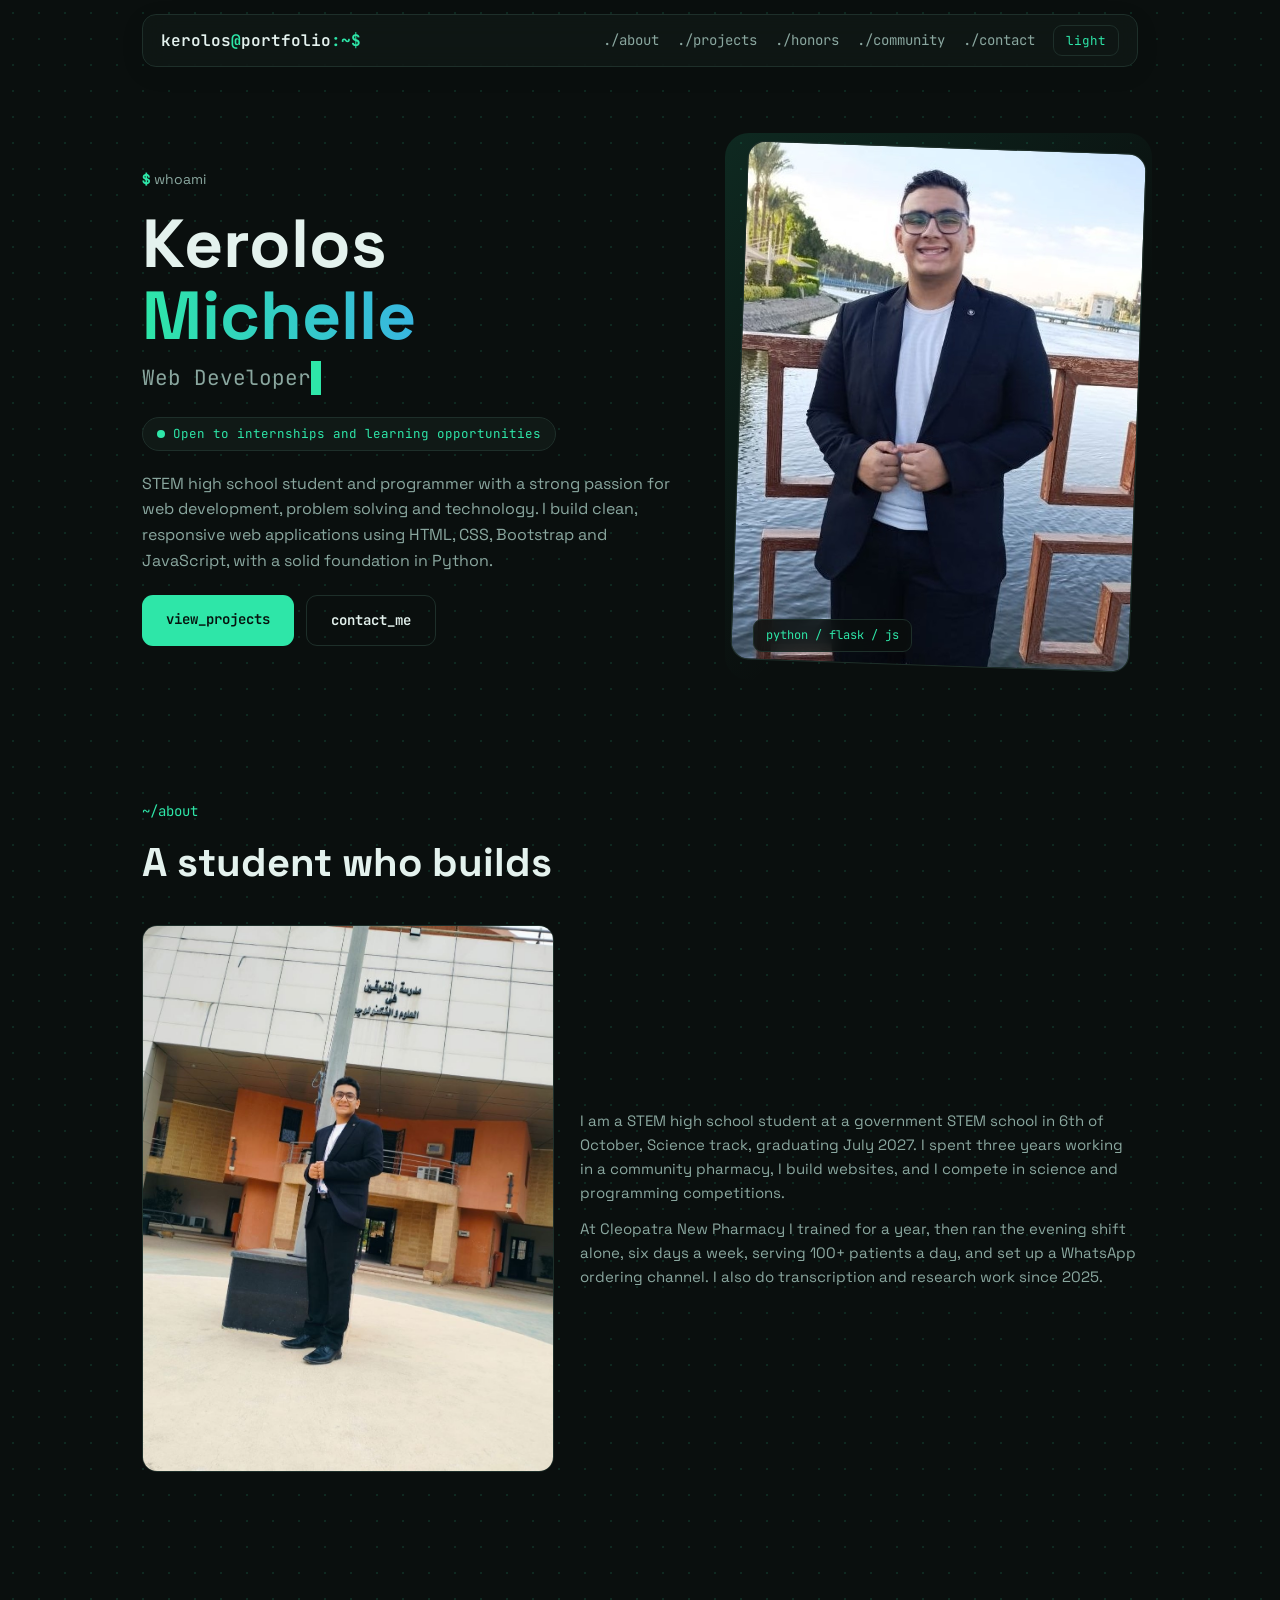
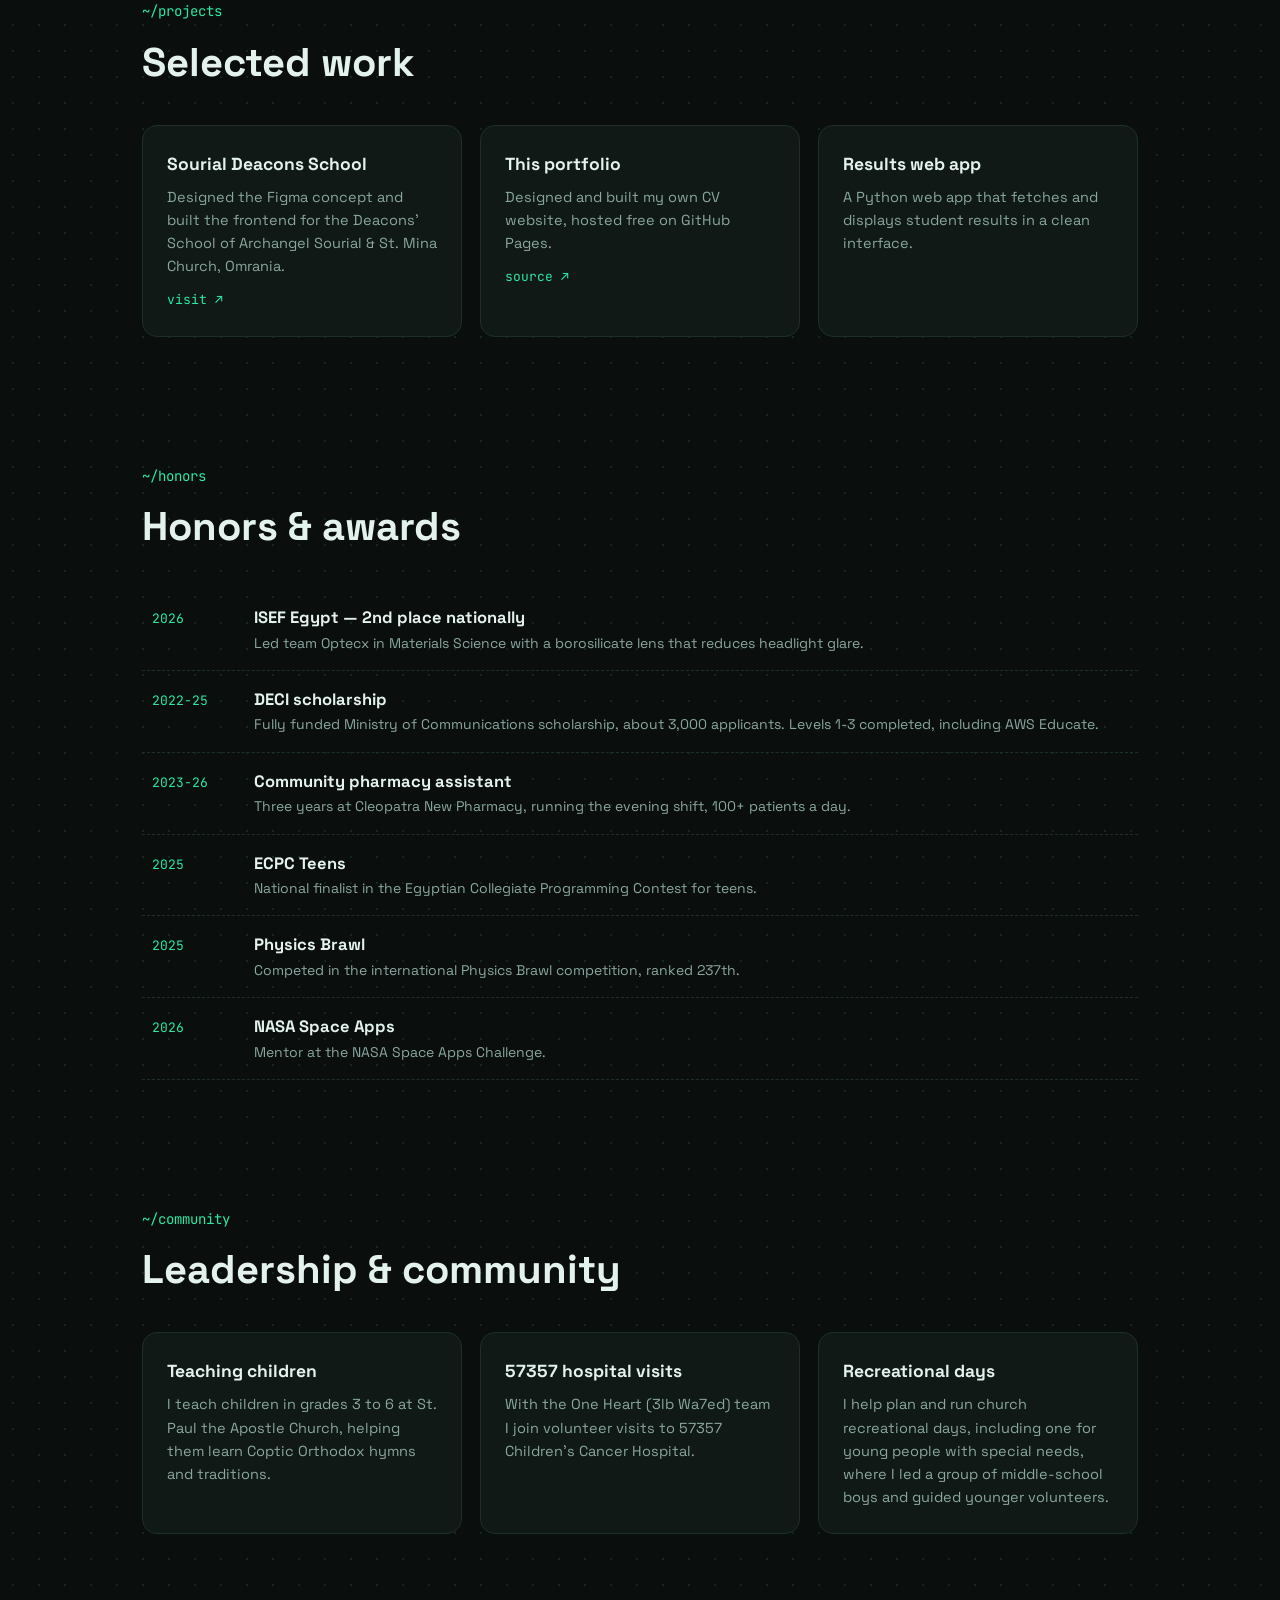
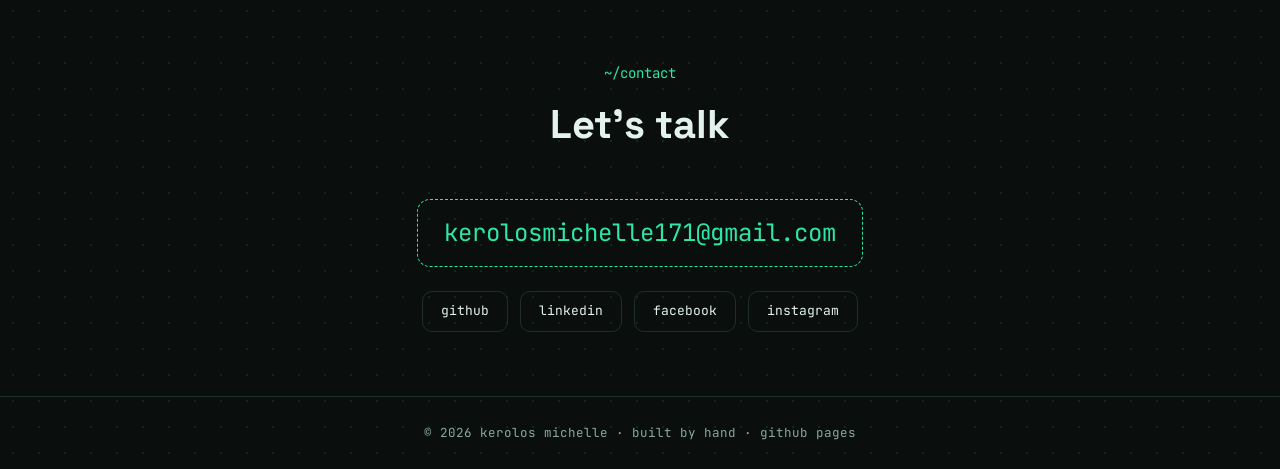
==== index.html @ d6f6288a "Design design-b preview" ====
<!DOCTYPE html>
<html lang="en" data-theme="dark">
<head>
<meta charset="UTF-8">
<meta name="viewport" content="width=device-width, initial-scale=1.0">
<title>Kerolos Michelle | Portfolio</title>
<link rel="preconnect" href="https://fonts.googleapis.com">
<link href="https://fonts.googleapis.com/css2?family=Space+Grotesk:wght@400;500;700&family=JetBrains+Mono:wght@400;600&display=swap" rel="stylesheet">
<style>
:root{--bg:#f4f7f7;--ink:#10201d;--mut:#4d6660;--acc:#0e8a6d;--acc2:#0b6e8a;--card:#ffffff;--line:#dde7e4;--glow:rgba(14,138,109,.16)}
[data-theme="dark"]{--bg:#0a0f0e;--ink:#e4f2ee;--mut:#8aa79f;--acc:#2ee6a8;--acc2:#38b6e0;--card:#101916;--line:#1e2f2a;--glow:rgba(46,230,168,.12)}
*{margin:0;padding:0;box-sizing:border-box}
html{scroll-behavior:smooth}
body{background:var(--bg);color:var(--ink);font-family:'Space Grotesk',system-ui,sans-serif;line-height:1.6;transition:background .4s,color .4s;background-image:radial-gradient(var(--glow) 1px,transparent 1px);background-size:26px 26px}
.mono{font-family:'JetBrains Mono',monospace}
.wrap{max-width:1040px;margin:0 auto;padding:0 22px}
a{color:var(--acc);text-decoration:none}
nav{position:sticky;top:14px;z-index:9;margin:14px auto 0;max-width:1040px;padding:0 22px}
nav .bar{display:flex;justify-content:space-between;align-items:center;background:color-mix(in srgb,var(--card) 78%,transparent);backdrop-filter:blur(12px);border:1px solid var(--line);border-radius:14px;padding:10px 18px;box-shadow:0 6px 24px rgba(0,0,0,.08)}
.brand{font-family:'JetBrains Mono',monospace;font-weight:600;color:var(--ink)}
.brand b{color:var(--acc)}
.links{display:flex;gap:18px;align-items:center}
.links a{color:var(--mut);font-size:14px;font-family:'JetBrains Mono',monospace}
.links a:hover{color:var(--acc)}
#th{border:1px solid var(--line);background:transparent;color:var(--acc);border-radius:9px;padding:6px 12px;font-family:'JetBrains Mono',monospace;font-size:12.5px;cursor:pointer;transition:all .25s}
#th:hover{background:var(--acc);color:var(--bg)}
header{padding:80px 0 70px}
.term{color:var(--mut);font-size:14px;margin-bottom:18px}
.term b{color:var(--acc)}
h1{font-size:clamp(40px,7vw,68px);line-height:1.05;font-weight:700;margin-bottom:10px}
h1 .grad{background:linear-gradient(90deg,var(--acc),var(--acc2));-webkit-background-clip:text;background-clip:text;color:transparent}
.typing{font-family:'JetBrains Mono',monospace;font-size:clamp(16px,2.6vw,21px);color:var(--mut);margin-bottom:22px;min-height:1.6em}
.caret{display:inline-block;width:10px;background:var(--acc);animation:blink 1s steps(1) infinite;color:transparent}
@keyframes blink{50%{opacity:0}}
.hero-grid{display:grid;grid-template-columns:1.25fr .9fr;gap:44px;align-items:center}
.bio{color:var(--mut);margin-bottom:22px}
.pill{display:inline-block;font-family:'JetBrains Mono',monospace;font-size:12.5px;color:var(--acc);border:1px solid var(--line);background:var(--card);border-radius:99px;padding:6px 14px;margin-bottom:20px}
.pill i{display:inline-block;width:8px;height:8px;border-radius:50%;background:var(--acc);margin-right:8px;animation:pulse 2s infinite}
@keyframes pulse{50%{opacity:.35}}
.cta{display:flex;gap:12px;flex-wrap:wrap}
.btn{font-family:'JetBrains Mono',monospace;font-size:14px;font-weight:600;padding:13px 24px;border-radius:11px;transition:all .25s;display:inline-block}
.btn-a{background:var(--acc);color:#06110d}
.btn-a:hover{box-shadow:0 0 26px var(--glow),0 8px 20px rgba(0,0,0,.18);transform:translateY(-3px)}
.btn-b{border:1px solid var(--line);color:var(--ink)}
.btn-b:hover{border-color:var(--acc);color:var(--acc);transform:translateY(-3px)}
.photo{position:relative}
.photo img{width:100%;border-radius:18px;border:1px solid var(--line);display:block;transform:rotate(2deg);transition:transform .5s cubic-bezier(.2,.6,.2,1)}
.photo:hover img{transform:rotate(0)}
.photo::before{content:"";position:absolute;inset:-14px;border-radius:24px;background:linear-gradient(135deg,var(--glow),transparent 60%);z-index:-1}
.photo .tag{position:absolute;left:14px;bottom:14px;background:color-mix(in srgb,var(--bg) 82%,transparent);backdrop-filter:blur(8px);border:1px solid var(--line);border-radius:9px;padding:6px 12px;font-family:'JetBrains Mono',monospace;font-size:12px;color:var(--acc)}
section{padding:64px 0}
.sec-id{font-family:'JetBrains Mono',monospace;color:var(--acc);font-size:14px;margin-bottom:8px}
h2{font-size:clamp(28px,4.6vw,40px);margin-bottom:30px}
.grid3{display:grid;grid-template-columns:repeat(3,1fr);gap:18px}
.grid2{display:grid;grid-template-columns:1fr 1fr;gap:18px}
.card{background:var(--card);border:1px solid var(--line);border-radius:15px;padding:24px;position:relative;overflow:hidden;transition:transform .3s,border-color .3s,box-shadow .3s}
.card:hover{transform:translateY(-6px);border-color:var(--acc);box-shadow:0 16px 34px rgba(0,0,0,.12)}
.card::after{content:"";position:absolute;top:0;left:0;right:0;height:2px;background:linear-gradient(90deg,var(--acc),var(--acc2));transform:scaleX(0);transform-origin:left;transition:transform .4s}
.card:hover::after{transform:scaleX(1)}
.card h3{font-size:17.5px;margin-bottom:8px}
.card p{color:var(--mut);font-size:14.5px}
.card .lk{display:inline-block;margin-top:12px;font-family:'JetBrains Mono',monospace;font-size:13px}
.hrow{display:flex;gap:16px;align-items:baseline;padding:16px 10px;border-bottom:1px dashed var(--line);transition:background .25s,padding-left .25s}
.hrow:hover{background:var(--card);padding-left:20px}
.hrow .yr{font-family:'JetBrains Mono',monospace;color:var(--acc);font-size:13px;min-width:86px}
.hrow h3{font-size:16.5px}
.hrow p{color:var(--mut);font-size:14px}
.school{display:grid;grid-template-columns:.85fr 1.15fr;gap:26px;align-items:center}
.school img{width:100%;border-radius:15px;border:1px solid var(--line)}
.school p{color:var(--mut);font-size:15px}
.contact{text-align:center}
.mail{font-family:'JetBrains Mono',monospace;font-size:clamp(15px,3.4vw,24px);display:inline-block;margin:12px 0 24px;padding:14px 26px;border:1px dashed var(--acc);border-radius:13px;transition:all .3s}
.mail:hover{background:var(--acc);color:#06110d;box-shadow:0 0 30px var(--glow)}
.socials{display:flex;gap:12px;justify-content:center;flex-wrap:wrap}
.socials a{border:1px solid var(--line);border-radius:10px;padding:9px 18px;font-family:'JetBrains Mono',monospace;font-size:13px;color:var(--ink);transition:all .25s}
.socials a:hover{border-color:var(--acc);color:var(--acc);transform:translateY(-3px)}
footer{padding:26px 0;text-align:center;color:var(--mut);font-family:'JetBrains Mono',monospace;font-size:12.5px;border-top:1px solid var(--line)}
.rv{opacity:0;transform:translateY(24px);transition:opacity .65s ease,transform .65s cubic-bezier(.2,.6,.2,1)}
.rv.on{opacity:1;transform:none}
@media(max-width:760px){.links a{display:none}.hero-grid,.grid2,.school{grid-template-columns:1fr}.grid3{grid-template-columns:1fr}.photo{max-width:340px}}
@media(prefers-reduced-motion:reduce){*{animation:none!important;transition:none!important}.rv{opacity:1;transform:none}}
</style>
</head>
<body>
<nav><div class="bar">
<span class="brand">kerolos<b>@</b>portfolio<b>:~$</b></span>
<div class="links">
<a href="#about">./about</a><a href="#projects">./projects</a><a href="#honors">./honors</a><a href="#community">./community</a><a href="#contact">./contact</a>
<button id="th" aria-label="Toggle theme">light</button>
</div></div></nav>

<header><div class="wrap hero-grid">
<div>
<div class="term rv"><b>$</b> whoami</div>
<h1 class="rv">Kerolos<br><span class="grad">Michelle</span></h1>
<p class="typing rv"><span id="tp"></span><span class="caret">|</span></p>
<span class="pill rv"><i></i>Open to internships and learning opportunities</span>
<p class="bio rv">STEM high school student and programmer with a strong passion for web development, problem solving and technology. I build clean, responsive web applications using HTML, CSS, Bootstrap and JavaScript, with a solid foundation in Python.</p>
<div class="cta rv"><a class="btn btn-a" href="#projects">view_projects</a><a class="btn btn-b" href="#contact">contact_me</a></div>
</div>
<div class="photo rv"><img src="static/images/profile.jpg" alt="Kerolos Michelle"><span class="tag">python / flask / js</span></div>
</div></header>

<section id="about"><div class="wrap">
<div class="sec-id rv">~/about</div>
<h2 class="rv">A student who builds</h2>
<div class="school">
<img class="rv" src="static/images/school.jpg" alt="Kerolos in front of his school">
<div class="rv"><p>I am a STEM high school student at a government STEM school in 6th of October, Science track, graduating July 2027. I spent three years working in a community pharmacy, I build websites, and I compete in science and programming competitions.</p>
<p style="margin-top:12px">At Cleopatra New Pharmacy I trained for a year, then ran the evening shift alone, six days a week, serving 100+ patients a day, and set up a WhatsApp ordering channel. I also do transcription and research work since 2025.</p></div>
</div>
</div></section>

<section id="projects"><div class="wrap">
<div class="sec-id rv">~/projects</div>
<h2 class="rv">Selected work</h2>
<div class="grid3">
<div class="card rv"><h3>Sourial Deacons School</h3><p>Designed the Figma concept and built the frontend for the Deacons' School of Archangel Sourial &amp; St. Mina Church, Omrania.</p><a class="lk" href="https://sourialdeacons.com" target="_blank">visit &nearr;</a></div>
<div class="card rv"><h3>This portfolio</h3><p>Designed and built my own CV website, hosted free on GitHub Pages.</p><a class="lk" href="https://github.com/kerolosmichelle/Kero_CV_website" target="_blank">source &nearr;</a></div>
<div class="card rv"><h3>Results web app</h3><p>A Python web app that fetches and displays student results in a clean interface.</p></div>
</div>
</div></section>

<section id="honors"><div class="wrap">
<div class="sec-id rv">~/honors</div>
<h2 class="rv">Honors &amp; awards</h2>
<div class="rv">
<div class="hrow"><span class="yr">2026</span><div><h3>ISEF Egypt &mdash; 2nd place nationally</h3><p>Led team Optecx in Materials Science with a borosilicate lens that reduces headlight glare.</p></div></div>
<div class="hrow"><span class="yr">2022-25</span><div><h3>DECI scholarship</h3><p>Fully funded Ministry of Communications scholarship, about 3,000 applicants. Levels 1-3 completed, including AWS Educate.</p></div></div>
<div class="hrow"><span class="yr">2023-26</span><div><h3>Community pharmacy assistant</h3><p>Three years at Cleopatra New Pharmacy, running the evening shift, 100+ patients a day.</p></div></div>
<div class="hrow"><span class="yr">2025</span><div><h3>ECPC Teens</h3><p>National finalist in the Egyptian Collegiate Programming Contest for teens.</p></div></div>
<div class="hrow"><span class="yr">2025</span><div><h3>Physics Brawl</h3><p>Competed in the international Physics Brawl competition, ranked 237th.</p></div></div>
<div class="hrow"><span class="yr">2026</span><div><h3>NASA Space Apps</h3><p>Mentor at the NASA Space Apps Challenge.</p></div></div>
</div>
</div></section>

<section id="community"><div class="wrap">
<div class="sec-id rv">~/community</div>
<h2 class="rv">Leadership &amp; community</h2>
<div class="grid3">
<div class="card rv"><h3>Teaching children</h3><p>I teach children in grades 3 to 6 at St. Paul the Apostle Church, helping them learn Coptic Orthodox hymns and traditions.</p></div>
<div class="card rv"><h3>57357 hospital visits</h3><p>With the One Heart (3lb Wa7ed) team I join volunteer visits to 57357 Children's Cancer Hospital.</p></div>
<div class="card rv"><h3>Recreational days</h3><p>I help plan and run church recreational days, including one for young people with special needs, where I led a group of middle-school boys and guided younger volunteers.</p></div>
</div>
</div></section>

<section id="contact" class="contact"><div class="wrap">
<div class="sec-id rv">~/contact</div>
<h2 class="rv">Let's talk</h2>
<a class="mail rv" href="mailto:kerolosmichelle171@gmail.com">kerolosmichelle171@gmail.com</a>
<div class="socials rv">
<a href="https://github.com/kerolosmichelle" target="_blank">github</a>
<a href="https://www.linkedin.com/in/kerolos-gowed-71696234b/" target="_blank">linkedin</a>
<a href="https://www.facebook.com/Kerolos.Michelle" target="_blank">facebook</a>
<a href="https://www.instagram.com/kerolos_michelle/" target="_blank">instagram</a>
</div>
</div></section>

<footer>&copy; 2026 kerolos michelle &middot; built by hand &middot; github pages</footer>

<script>
var root=document.documentElement,btn=document.getElementById('th');
function setT(t){root.setAttribute('data-theme',t);btn.textContent=t==='dark'?'light':'dark';try{localStorage.setItem('km-theme-b',t)}catch(e){}}
var saved=null;try{saved=localStorage.getItem('km-theme-b')}catch(e){}
setT(saved||'dark');
btn.onclick=function(){setT(root.getAttribute('data-theme')==='dark'?'light':'dark')};
var words=['Web Developer','Programmer','Transcriber','Problem Solver'],wi=0,ci=0,del=false,el=document.getElementById('tp');
(function tick(){var w=words[wi];el.textContent=w.slice(0,ci);
if(!del&&ci<w.length){ci++;setTimeout(tick,70)}
else if(!del){del=true;setTimeout(tick,1600)}
else if(ci>0){ci--;setTimeout(tick,35)}
else{del=false;wi=(wi+1)%words.length;setTimeout(tick,350)}})();
var io=new IntersectionObserver(function(es){es.forEach(function(e){if(e.isIntersecting){e.target.classList.add('on');io.unobserve(e.target)}})},{threshold:.1});
document.querySelectorAll('.rv').forEach(function(el,i){el.style.transitionDelay=(i%3)*0.07+'s';io.observe(el)});
</script>
</body>
</html>
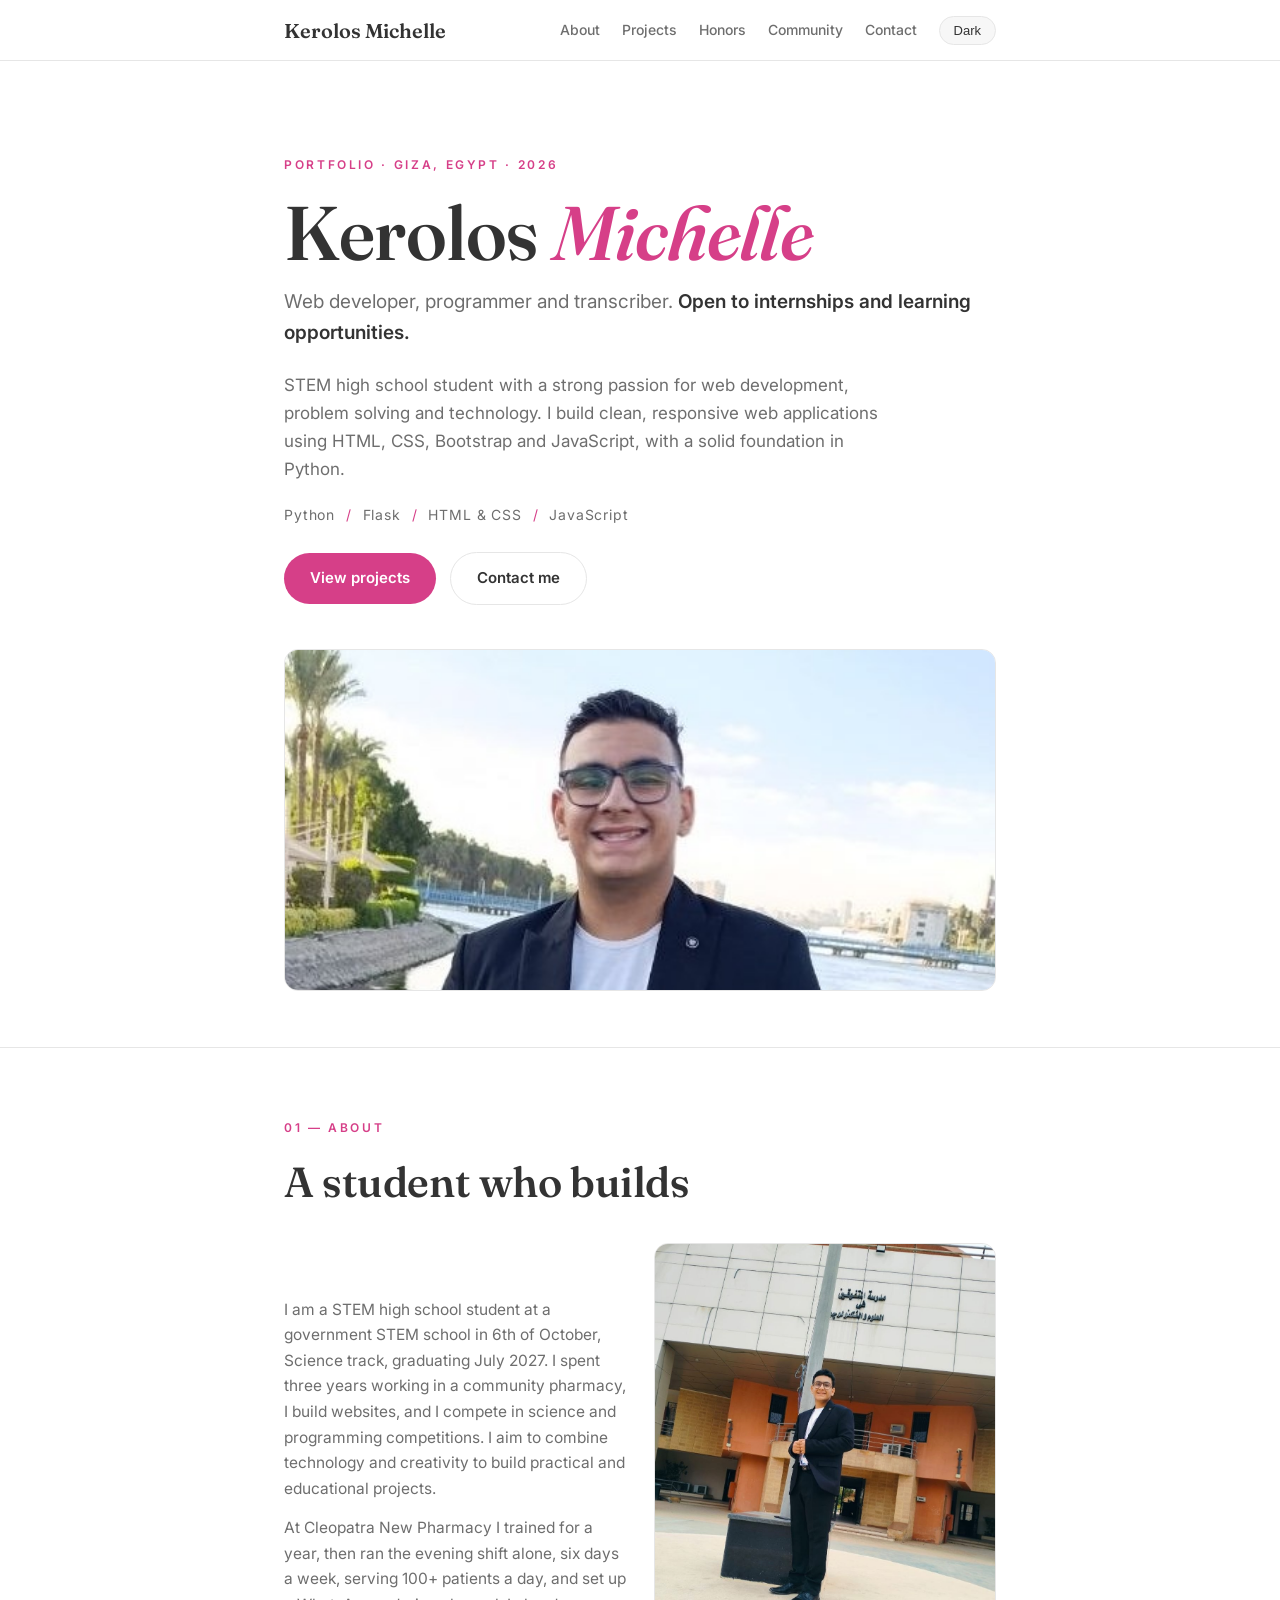
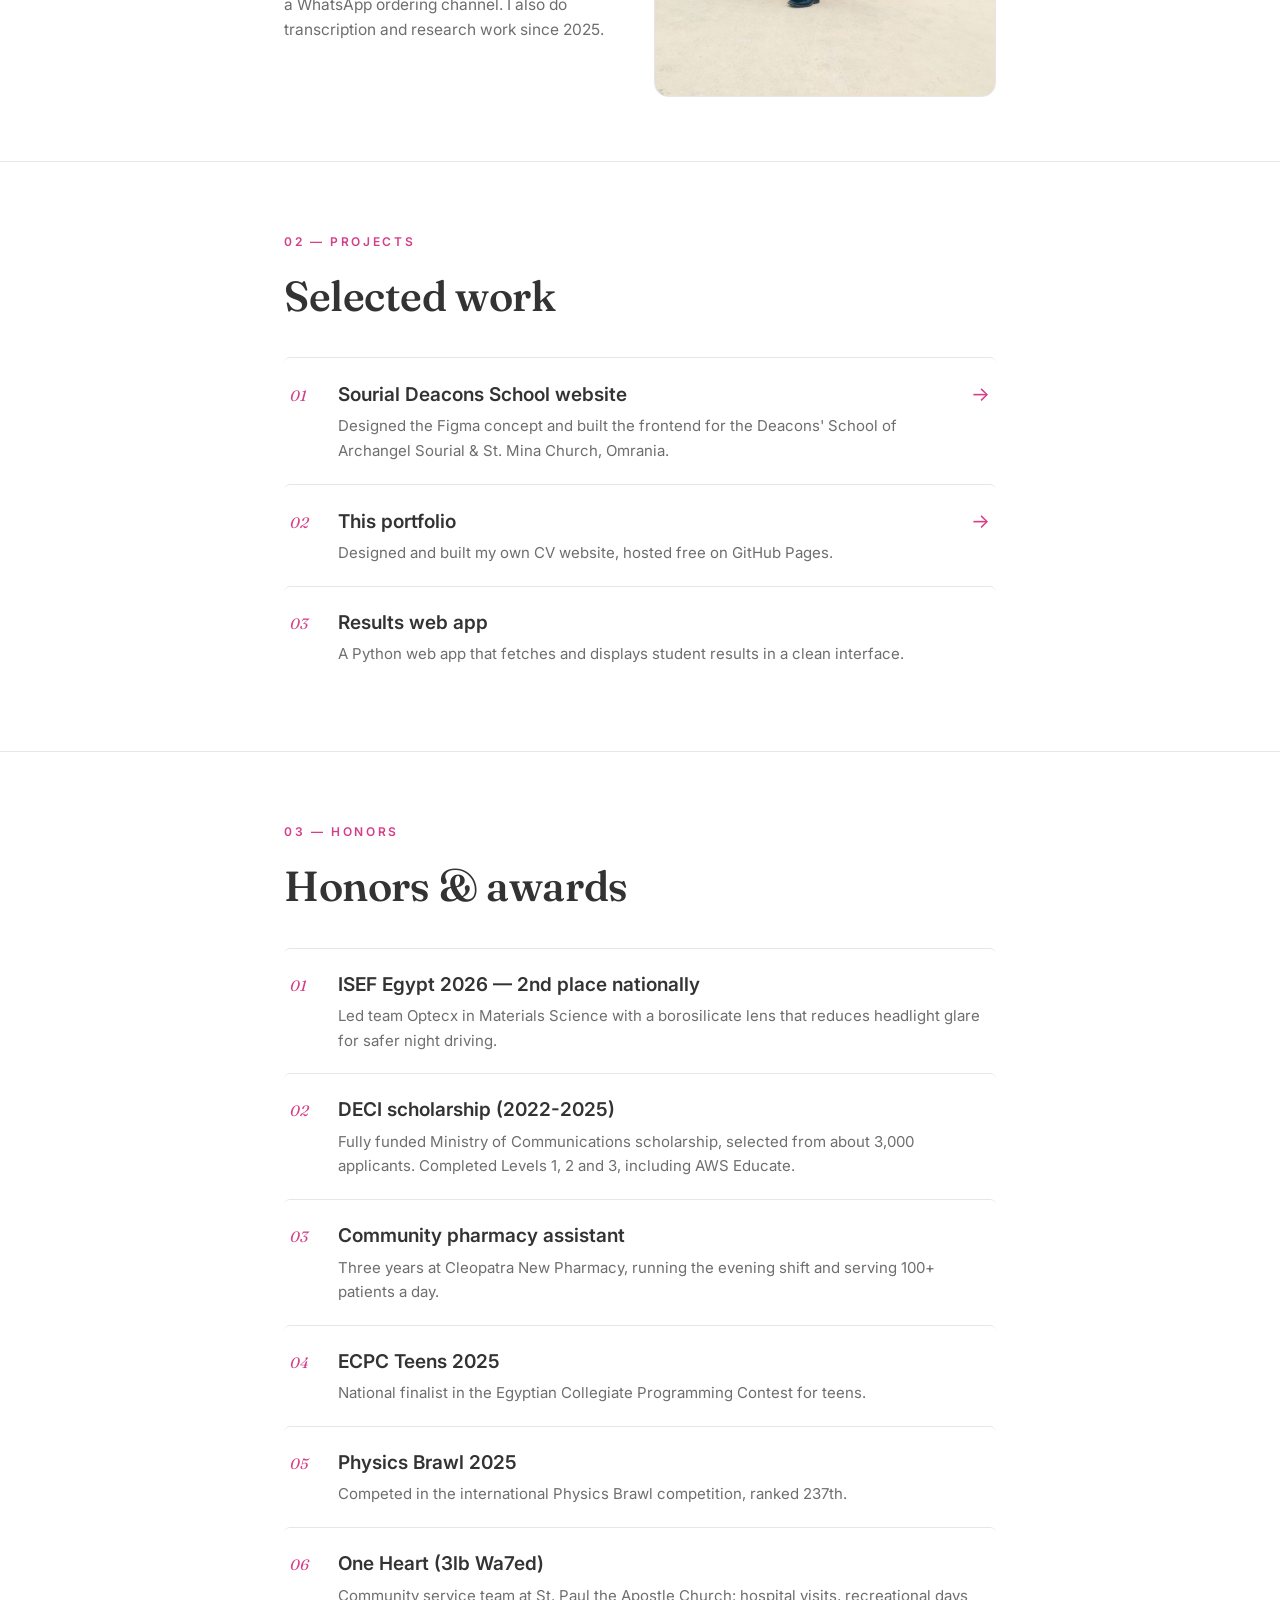
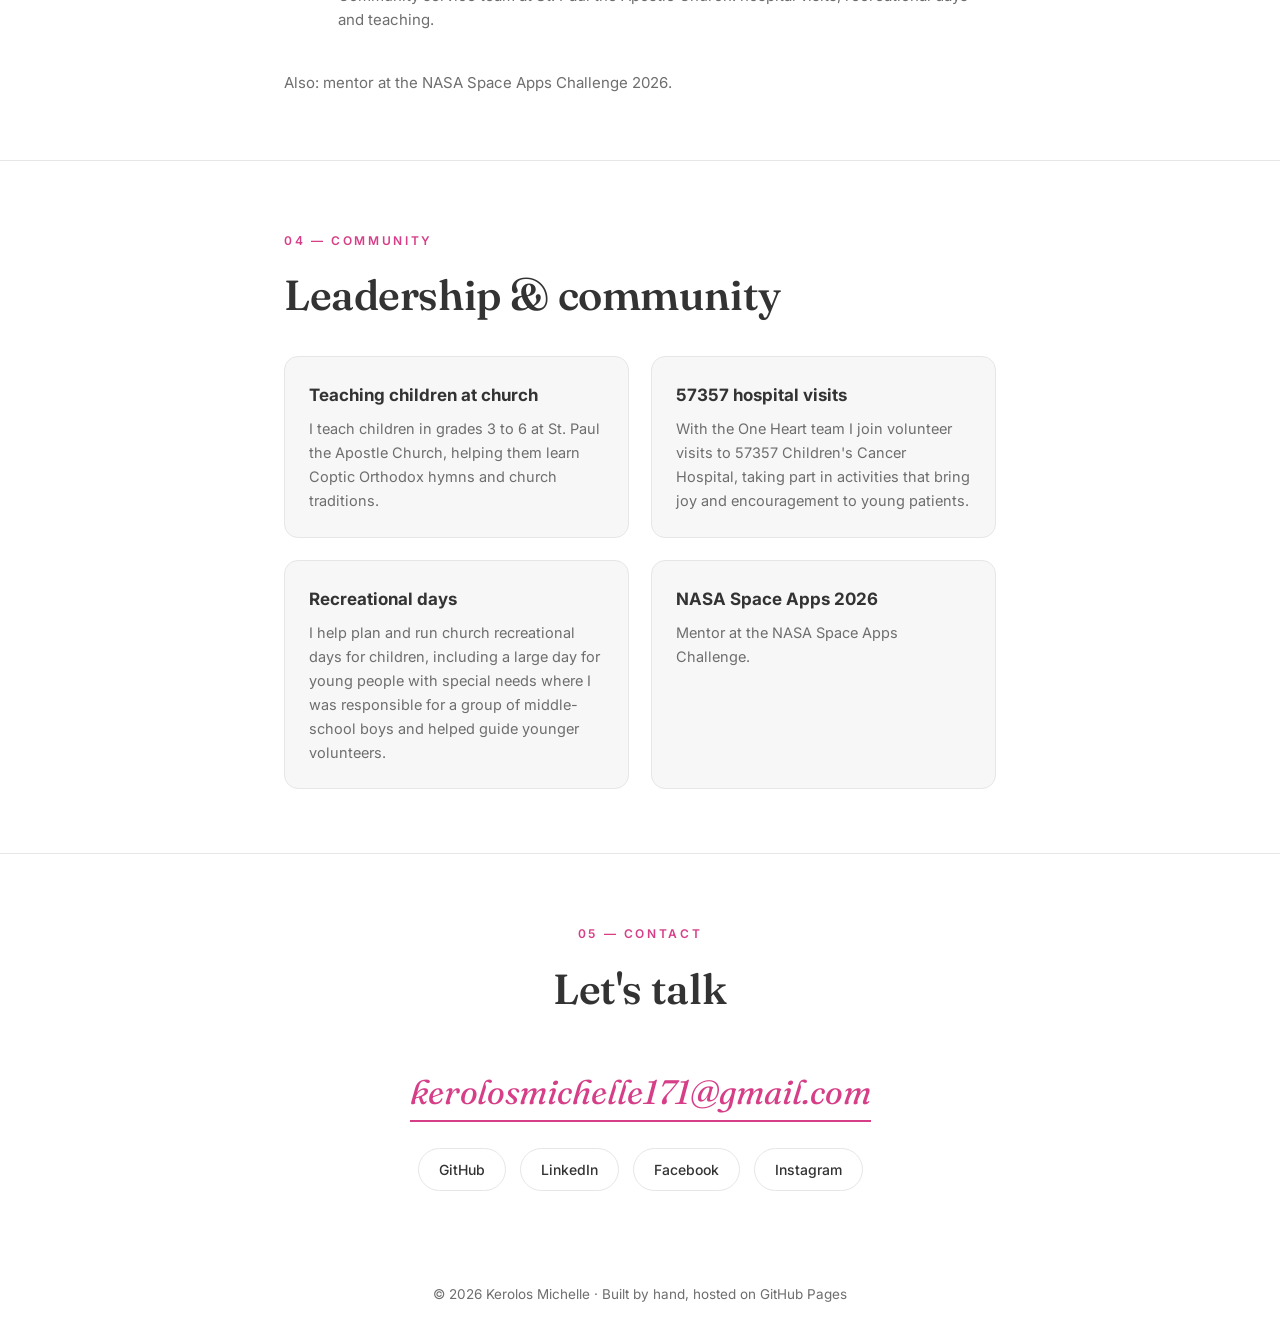
==== commit f1c0371c: "Update design-a design (pink palette)" ====
--- a/index.html
+++ b/index.html
@@ -1,177 +1,164 @@
 <!DOCTYPE html>
-<html lang="en" data-theme="dark">
+<html lang="en" data-theme="light">
 <head>
 <meta charset="UTF-8">
 <meta name="viewport" content="width=device-width, initial-scale=1.0">
 <title>Kerolos Michelle | Portfolio</title>
 <link rel="preconnect" href="https://fonts.googleapis.com">
-<link href="https://fonts.googleapis.com/css2?family=Space+Grotesk:wght@400;500;700&family=JetBrains+Mono:wght@400;600&display=swap" rel="stylesheet">
+<link href="https://fonts.googleapis.com/css2?family=Fraunces:ital,opsz,wght@0,9..144,300..700;1,9..144,300..700&family=Inter:wght@400;500;600&display=swap" rel="stylesheet">
 <style>
-:root{--bg:#f4f7f7;--ink:#10201d;--mut:#4d6660;--acc:#0e8a6d;--acc2:#0b6e8a;--card:#ffffff;--line:#dde7e4;--glow:rgba(14,138,109,.16)}
-[data-theme="dark"]{--bg:#0a0f0e;--ink:#e4f2ee;--mut:#8aa79f;--acc:#2ee6a8;--acc2:#38b6e0;--card:#101916;--line:#1e2f2a;--glow:rgba(46,230,168,.12)}
+:root{--bg:#ffffff;--ink:#333333;--mut:#6e6e6e;--acc:#d63f88;--line:#e6e6e6;--card:#f7f7f7;--rad:14px}
+[data-theme="dark"]{--bg:#1a1a1c;--ink:#ededed;--mut:#aeaeae;--acc:#ff6fae;--line:#303034;--card:#222225}
 *{margin:0;padding:0;box-sizing:border-box}
 html{scroll-behavior:smooth}
-body{background:var(--bg);color:var(--ink);font-family:'Space Grotesk',system-ui,sans-serif;line-height:1.6;transition:background .4s,color .4s;background-image:radial-gradient(var(--glow) 1px,transparent 1px);background-size:26px 26px}
-.mono{font-family:'JetBrains Mono',monospace}
-.wrap{max-width:1040px;margin:0 auto;padding:0 22px}
+body{background:var(--bg);color:var(--ink);font-family:Inter,system-ui,sans-serif;font-size:17px;line-height:1.65;transition:background .45s,color .45s}
+.wrap{max-width:760px;margin:0 auto;padding:0 24px}
+h1,h2,.serif{font-family:Fraunces,Georgia,serif;font-weight:560;letter-spacing:-.01em}
 a{color:var(--acc);text-decoration:none}
-nav{position:sticky;top:14px;z-index:9;margin:14px auto 0;max-width:1040px;padding:0 22px}
-nav .bar{display:flex;justify-content:space-between;align-items:center;background:color-mix(in srgb,var(--card) 78%,transparent);backdrop-filter:blur(12px);border:1px solid var(--line);border-radius:14px;padding:10px 18px;box-shadow:0 6px 24px rgba(0,0,0,.08)}
-.brand{font-family:'JetBrains Mono',monospace;font-weight:600;color:var(--ink)}
-.brand b{color:var(--acc)}
-.links{display:flex;gap:18px;align-items:center}
-.links a{color:var(--mut);font-size:14px;font-family:'JetBrains Mono',monospace}
-.links a:hover{color:var(--acc)}
-#th{border:1px solid var(--line);background:transparent;color:var(--acc);border-radius:9px;padding:6px 12px;font-family:'JetBrains Mono',monospace;font-size:12.5px;cursor:pointer;transition:all .25s}
-#th:hover{background:var(--acc);color:var(--bg)}
-header{padding:80px 0 70px}
-.term{color:var(--mut);font-size:14px;margin-bottom:18px}
-.term b{color:var(--acc)}
-h1{font-size:clamp(40px,7vw,68px);line-height:1.05;font-weight:700;margin-bottom:10px}
-h1 .grad{background:linear-gradient(90deg,var(--acc),var(--acc2));-webkit-background-clip:text;background-clip:text;color:transparent}
-.typing{font-family:'JetBrains Mono',monospace;font-size:clamp(16px,2.6vw,21px);color:var(--mut);margin-bottom:22px;min-height:1.6em}
-.caret{display:inline-block;width:10px;background:var(--acc);animation:blink 1s steps(1) infinite;color:transparent}
-@keyframes blink{50%{opacity:0}}
-.hero-grid{display:grid;grid-template-columns:1.25fr .9fr;gap:44px;align-items:center}
-.bio{color:var(--mut);margin-bottom:22px}
-.pill{display:inline-block;font-family:'JetBrains Mono',monospace;font-size:12.5px;color:var(--acc);border:1px solid var(--line);background:var(--card);border-radius:99px;padding:6px 14px;margin-bottom:20px}
-.pill i{display:inline-block;width:8px;height:8px;border-radius:50%;background:var(--acc);margin-right:8px;animation:pulse 2s infinite}
-@keyframes pulse{50%{opacity:.35}}
-.cta{display:flex;gap:12px;flex-wrap:wrap}
-.btn{font-family:'JetBrains Mono',monospace;font-size:14px;font-weight:600;padding:13px 24px;border-radius:11px;transition:all .25s;display:inline-block}
-.btn-a{background:var(--acc);color:#06110d}
-.btn-a:hover{box-shadow:0 0 26px var(--glow),0 8px 20px rgba(0,0,0,.18);transform:translateY(-3px)}
+.kick{font-size:12px;letter-spacing:.22em;text-transform:uppercase;color:var(--acc);font-weight:600}
+nav{position:sticky;top:0;z-index:9;background:color-mix(in srgb,var(--bg) 86%,transparent);backdrop-filter:blur(10px);border-bottom:1px solid var(--line)}
+nav .wrap{display:flex;align-items:center;justify-content:space-between;height:60px}
+.brand{font-family:Fraunces,serif;font-size:20px;color:var(--ink);font-weight:600}
+.links{display:flex;gap:22px;align-items:center}
+.links a{color:var(--mut);font-size:14px;font-weight:500;position:relative}
+.links a:hover{color:var(--ink)}
+.links a::after{content:"";position:absolute;left:0;bottom:-4px;width:0;height:2px;background:var(--acc);transition:width .3s}
+.links a:hover::after{width:100%}
+#th{border:1px solid var(--line);background:var(--card);color:var(--ink);border-radius:99px;padding:6px 14px;font-size:13px;cursor:pointer;transition:transform .2s}
+#th:hover{transform:scale(1.06)}
+header{padding:88px 0 56px;border-bottom:1px solid var(--line)}
+header .kick{display:inline-block;margin-bottom:18px}
+h1{font-size:clamp(44px,8vw,76px);line-height:1.04;margin-bottom:14px}
+h1 em{font-style:italic;color:var(--acc)}
+.role{font-size:19px;color:var(--mut);margin-bottom:22px}
+.role b{color:var(--ink);font-weight:600}
+.bio{max-width:600px;color:var(--mut)}
+.stackline{margin:20px 0 26px;font-size:14px;letter-spacing:.06em;color:var(--mut)}
+.stackline span{color:var(--acc);margin:0 6px}
+.cta{display:flex;gap:14px;flex-wrap:wrap;align-items:center}
+.btn{display:inline-block;padding:13px 26px;border-radius:99px;font-weight:600;font-size:15px;transition:transform .25s,box-shadow .25s}
+.btn:hover{transform:translateY(-3px)}
+.btn-a{background:var(--acc);color:#fff}
+.btn-a:hover{box-shadow:0 10px 24px color-mix(in srgb,var(--acc) 35%,transparent)}
 .btn-b{border:1px solid var(--line);color:var(--ink)}
-.btn-b:hover{border-color:var(--acc);color:var(--acc);transform:translateY(-3px)}
-.photo{position:relative}
-.photo img{width:100%;border-radius:18px;border:1px solid var(--line);display:block;transform:rotate(2deg);transition:transform .5s cubic-bezier(.2,.6,.2,1)}
-.photo:hover img{transform:rotate(0)}
-.photo::before{content:"";position:absolute;inset:-14px;border-radius:24px;background:linear-gradient(135deg,var(--glow),transparent 60%);z-index:-1}
-.photo .tag{position:absolute;left:14px;bottom:14px;background:color-mix(in srgb,var(--bg) 82%,transparent);backdrop-filter:blur(8px);border:1px solid var(--line);border-radius:9px;padding:6px 12px;font-family:'JetBrains Mono',monospace;font-size:12px;color:var(--acc)}
-section{padding:64px 0}
-.sec-id{font-family:'JetBrains Mono',monospace;color:var(--acc);font-size:14px;margin-bottom:8px}
-h2{font-size:clamp(28px,4.6vw,40px);margin-bottom:30px}
-.grid3{display:grid;grid-template-columns:repeat(3,1fr);gap:18px}
-.grid2{display:grid;grid-template-columns:1fr 1fr;gap:18px}
-.card{background:var(--card);border:1px solid var(--line);border-radius:15px;padding:24px;position:relative;overflow:hidden;transition:transform .3s,border-color .3s,box-shadow .3s}
-.card:hover{transform:translateY(-6px);border-color:var(--acc);box-shadow:0 16px 34px rgba(0,0,0,.12)}
-.card::after{content:"";position:absolute;top:0;left:0;right:0;height:2px;background:linear-gradient(90deg,var(--acc),var(--acc2));transform:scaleX(0);transform-origin:left;transition:transform .4s}
-.card:hover::after{transform:scaleX(1)}
-.card h3{font-size:17.5px;margin-bottom:8px}
+.hero-img{margin-top:44px;overflow:hidden;border-radius:var(--rad);border:1px solid var(--line)}
+.hero-img img{width:100%;height:340px;object-fit:cover;object-position:top;display:block;transition:transform .8s cubic-bezier(.2,.6,.2,1)}
+.hero-img:hover img{transform:scale(1.03)}
+section{padding:64px 0;border-bottom:1px solid var(--line)}
+h2{font-size:clamp(30px,5vw,42px);margin:8px 0 26px}
+.rows{list-style:none}
+.rows li{display:flex;gap:18px;align-items:baseline;padding:20px 6px;border-top:1px solid var(--line);border-radius:6px;transition:background .3s,transform .3s}
+.rows li:hover{background:var(--card);transform:translateX(8px)}
+.rows .n{font-family:Fraunces,serif;font-style:italic;color:var(--acc);font-size:15px;min-width:30px}
+.rows h3{font-size:19px;font-weight:600;font-family:Inter}
+.rows p{color:var(--mut);font-size:15px;margin-top:4px}
+.rows .go{margin-left:auto;color:var(--acc);font-size:20px;transition:transform .3s}
+.rows li:hover .go{transform:translateX(6px)}
+.two{display:grid;grid-template-columns:1fr 1fr;gap:22px}
+.card{background:var(--card);border:1px solid var(--line);border-radius:var(--rad);padding:24px;transition:transform .3s,box-shadow .3s}
+.card:hover{transform:translateY(-6px);box-shadow:0 14px 30px rgba(0,0,0,.08)}
+.card h3{font-size:17px;margin-bottom:8px}
 .card p{color:var(--mut);font-size:14.5px}
-.card .lk{display:inline-block;margin-top:12px;font-family:'JetBrains Mono',monospace;font-size:13px}
-.hrow{display:flex;gap:16px;align-items:baseline;padding:16px 10px;border-bottom:1px dashed var(--line);transition:background .25s,padding-left .25s}
-.hrow:hover{background:var(--card);padding-left:20px}
-.hrow .yr{font-family:'JetBrains Mono',monospace;color:var(--acc);font-size:13px;min-width:86px}
-.hrow h3{font-size:16.5px}
-.hrow p{color:var(--mut);font-size:14px}
-.school{display:grid;grid-template-columns:.85fr 1.15fr;gap:26px;align-items:center}
-.school img{width:100%;border-radius:15px;border:1px solid var(--line)}
-.school p{color:var(--mut);font-size:15px}
-.contact{text-align:center}
-.mail{font-family:'JetBrains Mono',monospace;font-size:clamp(15px,3.4vw,24px);display:inline-block;margin:12px 0 24px;padding:14px 26px;border:1px dashed var(--acc);border-radius:13px;transition:all .3s}
-.mail:hover{background:var(--acc);color:#06110d;box-shadow:0 0 30px var(--glow)}
-.socials{display:flex;gap:12px;justify-content:center;flex-wrap:wrap}
-.socials a{border:1px solid var(--line);border-radius:10px;padding:9px 18px;font-family:'JetBrains Mono',monospace;font-size:13px;color:var(--ink);transition:all .25s}
-.socials a:hover{border-color:var(--acc);color:var(--acc);transform:translateY(-3px)}
-footer{padding:26px 0;text-align:center;color:var(--mut);font-family:'JetBrains Mono',monospace;font-size:12.5px;border-top:1px solid var(--line)}
-.rv{opacity:0;transform:translateY(24px);transition:opacity .65s ease,transform .65s cubic-bezier(.2,.6,.2,1)}
+.school{display:grid;grid-template-columns:1fr 1fr;gap:28px;align-items:center}
+.school img{width:100%;border-radius:var(--rad);border:1px solid var(--line)}
+.school p{color:var(--mut);font-size:15.5px}
+.contact{text-align:center;border-bottom:none}
+.contact .mail{font-family:Fraunces,serif;font-size:clamp(22px,4.6vw,34px);font-style:italic;display:inline-block;margin:14px 0 26px;border-bottom:2px solid var(--acc)}
+.socials{display:flex;gap:14px;justify-content:center;flex-wrap:wrap}
+.socials a{border:1px solid var(--line);border-radius:99px;padding:9px 20px;font-size:14px;color:var(--ink);font-weight:500;transition:all .25s}
+.socials a:hover{background:var(--acc);color:#fff;border-color:var(--acc);transform:translateY(-3px)}
+footer{padding:28px 0;text-align:center;color:var(--mut);font-size:13.5px}
+.rv{opacity:0;transform:translateY(26px);transition:opacity .7s ease,transform .7s cubic-bezier(.2,.6,.2,1)}
 .rv.on{opacity:1;transform:none}
-@media(max-width:760px){.links a{display:none}.hero-grid,.grid2,.school{grid-template-columns:1fr}.grid3{grid-template-columns:1fr}.photo{max-width:340px}}
+@media(max-width:640px){.links a{display:none}.two,.school{grid-template-columns:1fr}.hero-img img{height:300px}header{padding:60px 0 44px}}
 @media(prefers-reduced-motion:reduce){*{animation:none!important;transition:none!important}.rv{opacity:1;transform:none}}
 </style>
 </head>
 <body>
-<nav><div class="bar">
-<span class="brand">kerolos<b>@</b>portfolio<b>:~$</b></span>
+<nav><div class="wrap">
+<a class="brand" href="#">Kerolos Michelle</a>
 <div class="links">
-<a href="#about">./about</a><a href="#projects">./projects</a><a href="#honors">./honors</a><a href="#community">./community</a><a href="#contact">./contact</a>
-<button id="th" aria-label="Toggle theme">light</button>
+<a href="#about">About</a><a href="#projects">Projects</a><a href="#honors">Honors</a><a href="#community">Community</a><a href="#contact">Contact</a>
+<button id="th" aria-label="Toggle theme">Dark</button>
 </div></div></nav>
 
-<header><div class="wrap hero-grid">
-<div>
-<div class="term rv"><b>$</b> whoami</div>
-<h1 class="rv">Kerolos<br><span class="grad">Michelle</span></h1>
-<p class="typing rv"><span id="tp"></span><span class="caret">|</span></p>
-<span class="pill rv"><i></i>Open to internships and learning opportunities</span>
-<p class="bio rv">STEM high school student and programmer with a strong passion for web development, problem solving and technology. I build clean, responsive web applications using HTML, CSS, Bootstrap and JavaScript, with a solid foundation in Python.</p>
-<div class="cta rv"><a class="btn btn-a" href="#projects">view_projects</a><a class="btn btn-b" href="#contact">contact_me</a></div>
-</div>
-<div class="photo rv"><img src="static/images/profile.jpg" alt="Kerolos Michelle"><span class="tag">python / flask / js</span></div>
+<header><div class="wrap">
+<span class="kick rv">Portfolio &middot; Giza, Egypt &middot; 2026</span>
+<h1 class="rv">Kerolos <em>Michelle</em></h1>
+<p class="role rv">Web developer, programmer and transcriber. <b>Open to internships and learning opportunities.</b></p>
+<p class="bio rv">STEM high school student with a strong passion for web development, problem solving and technology. I build clean, responsive web applications using HTML, CSS, Bootstrap and JavaScript, with a solid foundation in Python.</p>
+<p class="stackline rv">Python <span>/</span> Flask <span>/</span> HTML &amp; CSS <span>/</span> JavaScript</p>
+<div class="cta rv"><a class="btn btn-a" href="#projects">View projects</a><a class="btn btn-b" href="#contact">Contact me</a></div>
+<div class="hero-img rv"><img src="static/images/profile.jpg" alt="Kerolos Michelle"></div>
 </div></header>
 
 <section id="about"><div class="wrap">
-<div class="sec-id rv">~/about</div>
+<span class="kick rv">01 &mdash; About</span>
 <h2 class="rv">A student who builds</h2>
 <div class="school">
+<div class="rv"><p>I am a STEM high school student at a government STEM school in 6th of October, Science track, graduating July 2027. I spent three years working in a community pharmacy, I build websites, and I compete in science and programming competitions. I aim to combine technology and creativity to build practical and educational projects.</p>
+<p style="margin-top:14px">At Cleopatra New Pharmacy I trained for a year, then ran the evening shift alone, six days a week, serving 100+ patients a day, and set up a WhatsApp ordering channel. I also do transcription and research work since 2025.</p></div>
 <img class="rv" src="static/images/school.jpg" alt="Kerolos in front of his school">
-<div class="rv"><p>I am a STEM high school student at a government STEM school in 6th of October, Science track, graduating July 2027. I spent three years working in a community pharmacy, I build websites, and I compete in science and programming competitions.</p>
-<p style="margin-top:12px">At Cleopatra New Pharmacy I trained for a year, then ran the evening shift alone, six days a week, serving 100+ patients a day, and set up a WhatsApp ordering channel. I also do transcription and research work since 2025.</p></div>
 </div>
 </div></section>
 
 <section id="projects"><div class="wrap">
-<div class="sec-id rv">~/projects</div>
+<span class="kick rv">02 &mdash; Projects</span>
 <h2 class="rv">Selected work</h2>
-<div class="grid3">
-<div class="card rv"><h3>Sourial Deacons School</h3><p>Designed the Figma concept and built the frontend for the Deacons' School of Archangel Sourial &amp; St. Mina Church, Omrania.</p><a class="lk" href="https://sourialdeacons.com" target="_blank">visit &nearr;</a></div>
-<div class="card rv"><h3>This portfolio</h3><p>Designed and built my own CV website, hosted free on GitHub Pages.</p><a class="lk" href="https://github.com/kerolosmichelle/Kero_CV_website" target="_blank">source &nearr;</a></div>
-<div class="card rv"><h3>Results web app</h3><p>A Python web app that fetches and displays student results in a clean interface.</p></div>
-</div>
+<ul class="rows">
+<li class="rv"><span class="n">01</span><div><h3>Sourial Deacons School website</h3><p>Designed the Figma concept and built the frontend for the Deacons' School of Archangel Sourial &amp; St. Mina Church, Omrania.</p></div><a class="go" href="https://sourialdeacons.com" target="_blank" aria-label="Visit sourialdeacons.com">&rarr;</a></li>
+<li class="rv"><span class="n">02</span><div><h3>This portfolio</h3><p>Designed and built my own CV website, hosted free on GitHub Pages.</p></div><a class="go" href="https://github.com/kerolosmichelle/Kero_CV_website" target="_blank" aria-label="View source on GitHub">&rarr;</a></li>
+<li class="rv"><span class="n">03</span><div><h3>Results web app</h3><p>A Python web app that fetches and displays student results in a clean interface.</p></div></li>
+</ul>
 </div></section>
 
 <section id="honors"><div class="wrap">
-<div class="sec-id rv">~/honors</div>
+<span class="kick rv">03 &mdash; Honors</span>
 <h2 class="rv">Honors &amp; awards</h2>
-<div class="rv">
-<div class="hrow"><span class="yr">2026</span><div><h3>ISEF Egypt &mdash; 2nd place nationally</h3><p>Led team Optecx in Materials Science with a borosilicate lens that reduces headlight glare.</p></div></div>
-<div class="hrow"><span class="yr">2022-25</span><div><h3>DECI scholarship</h3><p>Fully funded Ministry of Communications scholarship, about 3,000 applicants. Levels 1-3 completed, including AWS Educate.</p></div></div>
-<div class="hrow"><span class="yr">2023-26</span><div><h3>Community pharmacy assistant</h3><p>Three years at Cleopatra New Pharmacy, running the evening shift, 100+ patients a day.</p></div></div>
-<div class="hrow"><span class="yr">2025</span><div><h3>ECPC Teens</h3><p>National finalist in the Egyptian Collegiate Programming Contest for teens.</p></div></div>
-<div class="hrow"><span class="yr">2025</span><div><h3>Physics Brawl</h3><p>Competed in the international Physics Brawl competition, ranked 237th.</p></div></div>
-<div class="hrow"><span class="yr">2026</span><div><h3>NASA Space Apps</h3><p>Mentor at the NASA Space Apps Challenge.</p></div></div>
-</div>
+<ul class="rows">
+<li class="rv"><span class="n">01</span><div><h3>ISEF Egypt 2026 &mdash; 2nd place nationally</h3><p>Led team Optecx in Materials Science with a borosilicate lens that reduces headlight glare for safer night driving.</p></div></li>
+<li class="rv"><span class="n">02</span><div><h3>DECI scholarship (2022-2025)</h3><p>Fully funded Ministry of Communications scholarship, selected from about 3,000 applicants. Completed Levels 1, 2 and 3, including AWS Educate.</p></div></li>
+<li class="rv"><span class="n">03</span><div><h3>Community pharmacy assistant</h3><p>Three years at Cleopatra New Pharmacy, running the evening shift and serving 100+ patients a day.</p></div></li>
+<li class="rv"><span class="n">04</span><div><h3>ECPC Teens 2025</h3><p>National finalist in the Egyptian Collegiate Programming Contest for teens.</p></div></li>
+<li class="rv"><span class="n">05</span><div><h3>Physics Brawl 2025</h3><p>Competed in the international Physics Brawl competition, ranked 237th.</p></div></li>
+<li class="rv"><span class="n">06</span><div><h3>One Heart (3lb Wa7ed)</h3><p>Community service team at St. Paul the Apostle Church: hospital visits, recreational days and teaching.</p></div></li>
+</ul>
+<p class="rv" style="margin-top:18px;color:var(--mut);font-size:15px">Also: mentor at the NASA Space Apps Challenge 2026.</p>
 </div></section>
 
 <section id="community"><div class="wrap">
-<div class="sec-id rv">~/community</div>
+<span class="kick rv">04 &mdash; Community</span>
 <h2 class="rv">Leadership &amp; community</h2>
-<div class="grid3">
-<div class="card rv"><h3>Teaching children</h3><p>I teach children in grades 3 to 6 at St. Paul the Apostle Church, helping them learn Coptic Orthodox hymns and traditions.</p></div>
-<div class="card rv"><h3>57357 hospital visits</h3><p>With the One Heart (3lb Wa7ed) team I join volunteer visits to 57357 Children's Cancer Hospital.</p></div>
-<div class="card rv"><h3>Recreational days</h3><p>I help plan and run church recreational days, including one for young people with special needs, where I led a group of middle-school boys and guided younger volunteers.</p></div>
+<div class="two">
+<div class="card rv"><h3>Teaching children at church</h3><p>I teach children in grades 3 to 6 at St. Paul the Apostle Church, helping them learn Coptic Orthodox hymns and church traditions.</p></div>
+<div class="card rv"><h3>57357 hospital visits</h3><p>With the One Heart team I join volunteer visits to 57357 Children's Cancer Hospital, taking part in activities that bring joy and encouragement to young patients.</p></div>
+<div class="card rv"><h3>Recreational days</h3><p>I help plan and run church recreational days for children, including a large day for young people with special needs where I was responsible for a group of middle-school boys and helped guide younger volunteers.</p></div>
+<div class="card rv"><h3>NASA Space Apps 2026</h3><p>Mentor at the NASA Space Apps Challenge.</p></div>
 </div>
 </div></section>
 
 <section id="contact" class="contact"><div class="wrap">
-<div class="sec-id rv">~/contact</div>
+<span class="kick rv">05 &mdash; Contact</span>
 <h2 class="rv">Let's talk</h2>
 <a class="mail rv" href="mailto:kerolosmichelle171@gmail.com">kerolosmichelle171@gmail.com</a>
 <div class="socials rv">
-<a href="https://github.com/kerolosmichelle" target="_blank">github</a>
-<a href="https://www.linkedin.com/in/kerolos-gowed-71696234b/" target="_blank">linkedin</a>
-<a href="https://www.facebook.com/Kerolos.Michelle" target="_blank">facebook</a>
-<a href="https://www.instagram.com/kerolos_michelle/" target="_blank">instagram</a>
+<a href="https://github.com/kerolosmichelle" target="_blank">GitHub</a>
+<a href="https://www.linkedin.com/in/kerolos-gowed-71696234b/" target="_blank">LinkedIn</a>
+<a href="https://www.facebook.com/Kerolos.Michelle" target="_blank">Facebook</a>
+<a href="https://www.instagram.com/kerolos_michelle/" target="_blank">Instagram</a>
 </div>
 </div></section>
 
-<footer>&copy; 2026 kerolos michelle &middot; built by hand &middot; github pages</footer>
+<footer>&copy; 2026 Kerolos Michelle &middot; Built by hand, hosted on GitHub Pages</footer>
 
 <script>
 var root=document.documentElement,btn=document.getElementById('th');
-function setT(t){root.setAttribute('data-theme',t);btn.textContent=t==='dark'?'light':'dark';try{localStorage.setItem('km-theme-b',t)}catch(e){}}
-var saved=null;try{saved=localStorage.getItem('km-theme-b')}catch(e){}
-setT(saved||'dark');
+function setT(t){root.setAttribute('data-theme',t);btn.textContent=t==='dark'?'Light':'Dark';try{localStorage.setItem('km-theme',t)}catch(e){}}
+var saved=null;try{saved=localStorage.getItem('km-theme')}catch(e){}
+setT(saved||(window.matchMedia&&matchMedia('(prefers-color-scheme: dark)').matches?'dark':'light'));
 btn.onclick=function(){setT(root.getAttribute('data-theme')==='dark'?'light':'dark')};
-var words=['Web Developer','Programmer','Transcriber','Problem Solver'],wi=0,ci=0,del=false,el=document.getElementById('tp');
-(function tick(){var w=words[wi];el.textContent=w.slice(0,ci);
-if(!del&&ci<w.length){ci++;setTimeout(tick,70)}
-else if(!del){del=true;setTimeout(tick,1600)}
-else if(ci>0){ci--;setTimeout(tick,35)}
-else{del=false;wi=(wi+1)%words.length;setTimeout(tick,350)}})();
-var io=new IntersectionObserver(function(es){es.forEach(function(e){if(e.isIntersecting){e.target.classList.add('on');io.unobserve(e.target)}})},{threshold:.1});
-document.querySelectorAll('.rv').forEach(function(el,i){el.style.transitionDelay=(i%3)*0.07+'s';io.observe(el)});
+var io=new IntersectionObserver(function(es){es.forEach(function(e){if(e.isIntersecting){e.target.classList.add('on');io.unobserve(e.target)}})},{threshold:.12});
+document.querySelectorAll('.rv').forEach(function(el,i){el.style.transitionDelay=(i%4)*0.06+'s';io.observe(el)});
 </script>
 </body>
 </html>
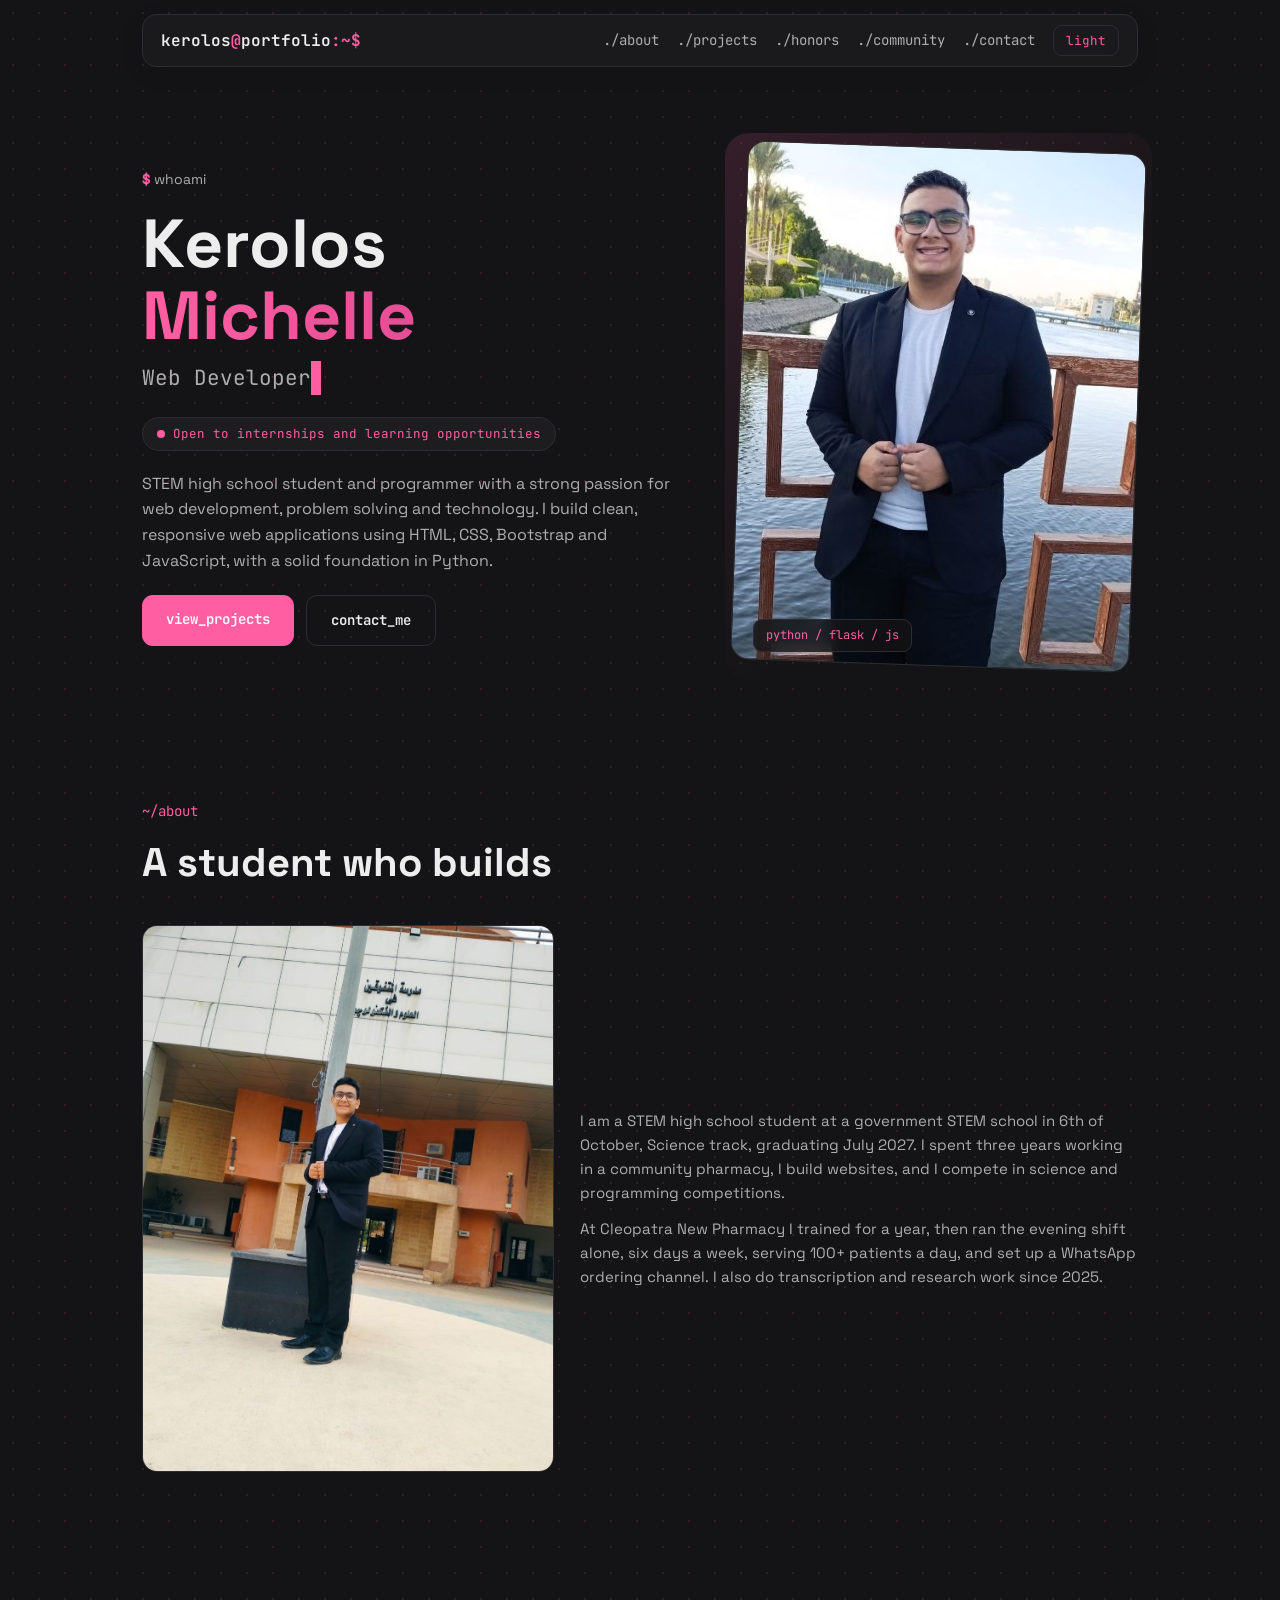
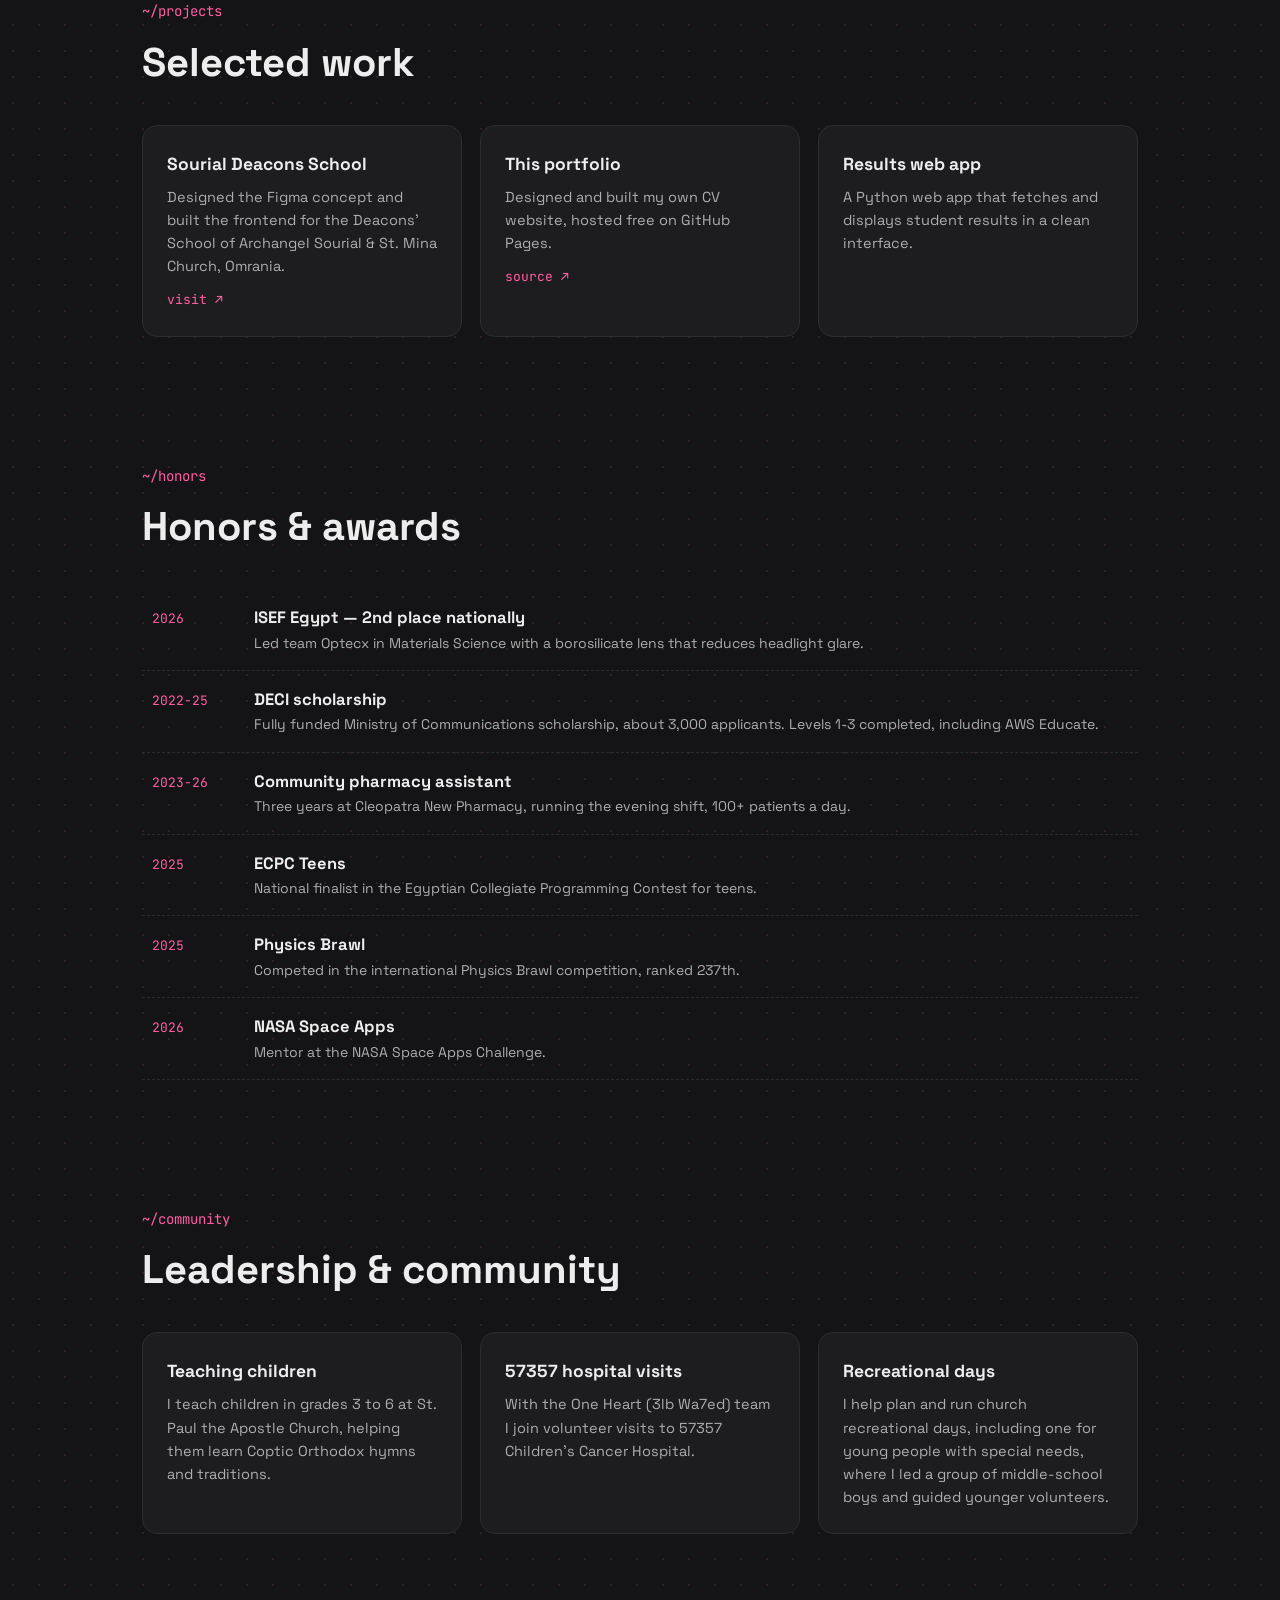
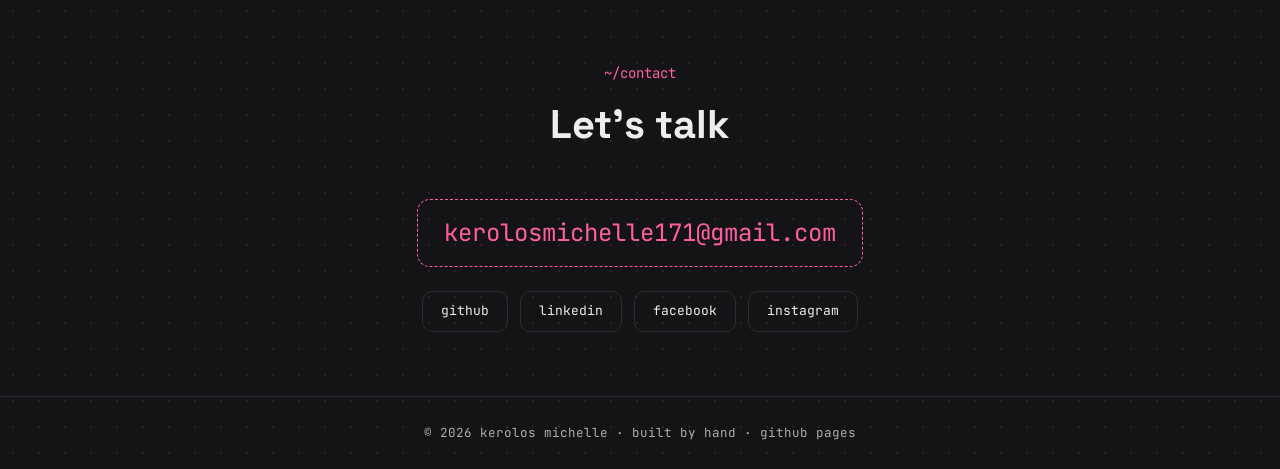
==== commit e3dac1c3: "Update design-b design (pink palette)" ====
--- a/index.html
+++ b/index.html
@@ -1,164 +1,177 @@
 <!DOCTYPE html>
-<html lang="en" data-theme="light">
+<html lang="en" data-theme="dark">
 <head>
 <meta charset="UTF-8">
 <meta name="viewport" content="width=device-width, initial-scale=1.0">
 <title>Kerolos Michelle | Portfolio</title>
 <link rel="preconnect" href="https://fonts.googleapis.com">
-<link href="https://fonts.googleapis.com/css2?family=Fraunces:ital,opsz,wght@0,9..144,300..700;1,9..144,300..700&family=Inter:wght@400;500;600&display=swap" rel="stylesheet">
+<link href="https://fonts.googleapis.com/css2?family=Space+Grotesk:wght@400;500;700&family=JetBrains+Mono:wght@400;600&display=swap" rel="stylesheet">
 <style>
-:root{--bg:#ffffff;--ink:#333333;--mut:#6e6e6e;--acc:#d63f88;--line:#e6e6e6;--card:#f7f7f7;--rad:14px}
-[data-theme="dark"]{--bg:#1a1a1c;--ink:#ededed;--mut:#aeaeae;--acc:#ff6fae;--line:#303034;--card:#222225}
+:root{--bg:#ffffff;--ink:#333333;--mut:#5f5f5f;--acc:#d63f88;--acc2:#9e2b66;--card:#f7f7f7;--line:#e6e6e6;--glow:rgba(214,63,136,.15)}
+[data-theme="dark"]{--bg:#141416;--ink:#ededed;--mut:#aeaeae;--acc:#ff5fa2;--acc2:#e54d96;--card:#1d1d20;--line:#2d2d31;--glow:rgba(255,95,162,.14)}
 *{margin:0;padding:0;box-sizing:border-box}
 html{scroll-behavior:smooth}
-body{background:var(--bg);color:var(--ink);font-family:Inter,system-ui,sans-serif;font-size:17px;line-height:1.65;transition:background .45s,color .45s}
-.wrap{max-width:760px;margin:0 auto;padding:0 24px}
-h1,h2,.serif{font-family:Fraunces,Georgia,serif;font-weight:560;letter-spacing:-.01em}
+body{background:var(--bg);color:var(--ink);font-family:'Space Grotesk',system-ui,sans-serif;line-height:1.6;transition:background .4s,color .4s;background-image:radial-gradient(var(--glow) 1px,transparent 1px);background-size:26px 26px}
+.mono{font-family:'JetBrains Mono',monospace}
+.wrap{max-width:1040px;margin:0 auto;padding:0 22px}
 a{color:var(--acc);text-decoration:none}
-.kick{font-size:12px;letter-spacing:.22em;text-transform:uppercase;color:var(--acc);font-weight:600}
-nav{position:sticky;top:0;z-index:9;background:color-mix(in srgb,var(--bg) 86%,transparent);backdrop-filter:blur(10px);border-bottom:1px solid var(--line)}
-nav .wrap{display:flex;align-items:center;justify-content:space-between;height:60px}
-.brand{font-family:Fraunces,serif;font-size:20px;color:var(--ink);font-weight:600}
-.links{display:flex;gap:22px;align-items:center}
-.links a{color:var(--mut);font-size:14px;font-weight:500;position:relative}
-.links a:hover{color:var(--ink)}
-.links a::after{content:"";position:absolute;left:0;bottom:-4px;width:0;height:2px;background:var(--acc);transition:width .3s}
-.links a:hover::after{width:100%}
-#th{border:1px solid var(--line);background:var(--card);color:var(--ink);border-radius:99px;padding:6px 14px;font-size:13px;cursor:pointer;transition:transform .2s}
-#th:hover{transform:scale(1.06)}
-header{padding:88px 0 56px;border-bottom:1px solid var(--line)}
-header .kick{display:inline-block;margin-bottom:18px}
-h1{font-size:clamp(44px,8vw,76px);line-height:1.04;margin-bottom:14px}
-h1 em{font-style:italic;color:var(--acc)}
-.role{font-size:19px;color:var(--mut);margin-bottom:22px}
-.role b{color:var(--ink);font-weight:600}
-.bio{max-width:600px;color:var(--mut)}
-.stackline{margin:20px 0 26px;font-size:14px;letter-spacing:.06em;color:var(--mut)}
-.stackline span{color:var(--acc);margin:0 6px}
-.cta{display:flex;gap:14px;flex-wrap:wrap;align-items:center}
-.btn{display:inline-block;padding:13px 26px;border-radius:99px;font-weight:600;font-size:15px;transition:transform .25s,box-shadow .25s}
-.btn:hover{transform:translateY(-3px)}
-.btn-a{background:var(--acc);color:#fff}
-.btn-a:hover{box-shadow:0 10px 24px color-mix(in srgb,var(--acc) 35%,transparent)}
+nav{position:sticky;top:14px;z-index:9;margin:14px auto 0;max-width:1040px;padding:0 22px}
+nav .bar{display:flex;justify-content:space-between;align-items:center;background:color-mix(in srgb,var(--card) 78%,transparent);backdrop-filter:blur(12px);border:1px solid var(--line);border-radius:14px;padding:10px 18px;box-shadow:0 6px 24px rgba(0,0,0,.08)}
+.brand{font-family:'JetBrains Mono',monospace;font-weight:600;color:var(--ink)}
+.brand b{color:var(--acc)}
+.links{display:flex;gap:18px;align-items:center}
+.links a{color:var(--mut);font-size:14px;font-family:'JetBrains Mono',monospace}
+.links a:hover{color:var(--acc)}
+#th{border:1px solid var(--line);background:transparent;color:var(--acc);border-radius:9px;padding:6px 12px;font-family:'JetBrains Mono',monospace;font-size:12.5px;cursor:pointer;transition:all .25s}
+#th:hover{background:var(--acc);color:var(--bg)}
+header{padding:80px 0 70px}
+.term{color:var(--mut);font-size:14px;margin-bottom:18px}
+.term b{color:var(--acc)}
+h1{font-size:clamp(40px,7vw,68px);line-height:1.05;font-weight:700;margin-bottom:10px}
+h1 .grad{background:linear-gradient(90deg,var(--acc),var(--acc2));-webkit-background-clip:text;background-clip:text;color:transparent}
+.typing{font-family:'JetBrains Mono',monospace;font-size:clamp(16px,2.6vw,21px);color:var(--mut);margin-bottom:22px;min-height:1.6em}
+.caret{display:inline-block;width:10px;background:var(--acc);animation:blink 1s steps(1) infinite;color:transparent}
+@keyframes blink{50%{opacity:0}}
+.hero-grid{display:grid;grid-template-columns:1.25fr .9fr;gap:44px;align-items:center}
+.bio{color:var(--mut);margin-bottom:22px}
+.pill{display:inline-block;font-family:'JetBrains Mono',monospace;font-size:12.5px;color:var(--acc);border:1px solid var(--line);background:var(--card);border-radius:99px;padding:6px 14px;margin-bottom:20px}
+.pill i{display:inline-block;width:8px;height:8px;border-radius:50%;background:var(--acc);margin-right:8px;animation:pulse 2s infinite}
+@keyframes pulse{50%{opacity:.35}}
+.cta{display:flex;gap:12px;flex-wrap:wrap}
+.btn{font-family:'JetBrains Mono',monospace;font-size:14px;font-weight:600;padding:13px 24px;border-radius:11px;transition:all .25s;display:inline-block}
+.btn-a{background:var(--acc);color:#ffffff}
+.btn-a:hover{box-shadow:0 0 26px var(--glow),0 8px 20px rgba(0,0,0,.18);transform:translateY(-3px)}
 .btn-b{border:1px solid var(--line);color:var(--ink)}
-.hero-img{margin-top:44px;overflow:hidden;border-radius:var(--rad);border:1px solid var(--line)}
-.hero-img img{width:100%;height:340px;object-fit:cover;object-position:top;display:block;transition:transform .8s cubic-bezier(.2,.6,.2,1)}
-.hero-img:hover img{transform:scale(1.03)}
-section{padding:64px 0;border-bottom:1px solid var(--line)}
-h2{font-size:clamp(30px,5vw,42px);margin:8px 0 26px}
-.rows{list-style:none}
-.rows li{display:flex;gap:18px;align-items:baseline;padding:20px 6px;border-top:1px solid var(--line);border-radius:6px;transition:background .3s,transform .3s}
-.rows li:hover{background:var(--card);transform:translateX(8px)}
-.rows .n{font-family:Fraunces,serif;font-style:italic;color:var(--acc);font-size:15px;min-width:30px}
-.rows h3{font-size:19px;font-weight:600;font-family:Inter}
-.rows p{color:var(--mut);font-size:15px;margin-top:4px}
-.rows .go{margin-left:auto;color:var(--acc);font-size:20px;transition:transform .3s}
-.rows li:hover .go{transform:translateX(6px)}
-.two{display:grid;grid-template-columns:1fr 1fr;gap:22px}
-.card{background:var(--card);border:1px solid var(--line);border-radius:var(--rad);padding:24px;transition:transform .3s,box-shadow .3s}
-.card:hover{transform:translateY(-6px);box-shadow:0 14px 30px rgba(0,0,0,.08)}
-.card h3{font-size:17px;margin-bottom:8px}
+.btn-b:hover{border-color:var(--acc);color:var(--acc);transform:translateY(-3px)}
+.photo{position:relative}
+.photo img{width:100%;border-radius:18px;border:1px solid var(--line);display:block;transform:rotate(2deg);transition:transform .5s cubic-bezier(.2,.6,.2,1)}
+.photo:hover img{transform:rotate(0)}
+.photo::before{content:"";position:absolute;inset:-14px;border-radius:24px;background:linear-gradient(135deg,var(--glow),transparent 60%);z-index:-1}
+.photo .tag{position:absolute;left:14px;bottom:14px;background:color-mix(in srgb,var(--bg) 82%,transparent);backdrop-filter:blur(8px);border:1px solid var(--line);border-radius:9px;padding:6px 12px;font-family:'JetBrains Mono',monospace;font-size:12px;color:var(--acc)}
+section{padding:64px 0}
+.sec-id{font-family:'JetBrains Mono',monospace;color:var(--acc);font-size:14px;margin-bottom:8px}
+h2{font-size:clamp(28px,4.6vw,40px);margin-bottom:30px}
+.grid3{display:grid;grid-template-columns:repeat(3,1fr);gap:18px}
+.grid2{display:grid;grid-template-columns:1fr 1fr;gap:18px}
+.card{background:var(--card);border:1px solid var(--line);border-radius:15px;padding:24px;position:relative;overflow:hidden;transition:transform .3s,border-color .3s,box-shadow .3s}
+.card:hover{transform:translateY(-6px);border-color:var(--acc);box-shadow:0 16px 34px rgba(0,0,0,.12)}
+.card::after{content:"";position:absolute;top:0;left:0;right:0;height:2px;background:linear-gradient(90deg,var(--acc),var(--acc2));transform:scaleX(0);transform-origin:left;transition:transform .4s}
+.card:hover::after{transform:scaleX(1)}
+.card h3{font-size:17.5px;margin-bottom:8px}
 .card p{color:var(--mut);font-size:14.5px}
-.school{display:grid;grid-template-columns:1fr 1fr;gap:28px;align-items:center}
-.school img{width:100%;border-radius:var(--rad);border:1px solid var(--line)}
-.school p{color:var(--mut);font-size:15.5px}
-.contact{text-align:center;border-bottom:none}
-.contact .mail{font-family:Fraunces,serif;font-size:clamp(22px,4.6vw,34px);font-style:italic;display:inline-block;margin:14px 0 26px;border-bottom:2px solid var(--acc)}
-.socials{display:flex;gap:14px;justify-content:center;flex-wrap:wrap}
-.socials a{border:1px solid var(--line);border-radius:99px;padding:9px 20px;font-size:14px;color:var(--ink);font-weight:500;transition:all .25s}
-.socials a:hover{background:var(--acc);color:#fff;border-color:var(--acc);transform:translateY(-3px)}
-footer{padding:28px 0;text-align:center;color:var(--mut);font-size:13.5px}
-.rv{opacity:0;transform:translateY(26px);transition:opacity .7s ease,transform .7s cubic-bezier(.2,.6,.2,1)}
+.card .lk{display:inline-block;margin-top:12px;font-family:'JetBrains Mono',monospace;font-size:13px}
+.hrow{display:flex;gap:16px;align-items:baseline;padding:16px 10px;border-bottom:1px dashed var(--line);transition:background .25s,padding-left .25s}
+.hrow:hover{background:var(--card);padding-left:20px}
+.hrow .yr{font-family:'JetBrains Mono',monospace;color:var(--acc);font-size:13px;min-width:86px}
+.hrow h3{font-size:16.5px}
+.hrow p{color:var(--mut);font-size:14px}
+.school{display:grid;grid-template-columns:.85fr 1.15fr;gap:26px;align-items:center}
+.school img{width:100%;border-radius:15px;border:1px solid var(--line)}
+.school p{color:var(--mut);font-size:15px}
+.contact{text-align:center}
+.mail{font-family:'JetBrains Mono',monospace;font-size:clamp(15px,3.4vw,24px);display:inline-block;margin:12px 0 24px;padding:14px 26px;border:1px dashed var(--acc);border-radius:13px;transition:all .3s}
+.mail:hover{background:var(--acc);color:#ffffff;box-shadow:0 0 30px var(--glow)}
+.socials{display:flex;gap:12px;justify-content:center;flex-wrap:wrap}
+.socials a{border:1px solid var(--line);border-radius:10px;padding:9px 18px;font-family:'JetBrains Mono',monospace;font-size:13px;color:var(--ink);transition:all .25s}
+.socials a:hover{border-color:var(--acc);color:var(--acc);transform:translateY(-3px)}
+footer{padding:26px 0;text-align:center;color:var(--mut);font-family:'JetBrains Mono',monospace;font-size:12.5px;border-top:1px solid var(--line)}
+.rv{opacity:0;transform:translateY(24px);transition:opacity .65s ease,transform .65s cubic-bezier(.2,.6,.2,1)}
 .rv.on{opacity:1;transform:none}
-@media(max-width:640px){.links a{display:none}.two,.school{grid-template-columns:1fr}.hero-img img{height:300px}header{padding:60px 0 44px}}
+@media(max-width:760px){.links a{display:none}.hero-grid,.grid2,.school{grid-template-columns:1fr}.grid3{grid-template-columns:1fr}.photo{max-width:340px}}
 @media(prefers-reduced-motion:reduce){*{animation:none!important;transition:none!important}.rv{opacity:1;transform:none}}
 </style>
 </head>
 <body>
-<nav><div class="wrap">
-<a class="brand" href="#">Kerolos Michelle</a>
+<nav><div class="bar">
+<span class="brand">kerolos<b>@</b>portfolio<b>:~$</b></span>
 <div class="links">
-<a href="#about">About</a><a href="#projects">Projects</a><a href="#honors">Honors</a><a href="#community">Community</a><a href="#contact">Contact</a>
-<button id="th" aria-label="Toggle theme">Dark</button>
+<a href="#about">./about</a><a href="#projects">./projects</a><a href="#honors">./honors</a><a href="#community">./community</a><a href="#contact">./contact</a>
+<button id="th" aria-label="Toggle theme">light</button>
 </div></div></nav>
 
-<header><div class="wrap">
-<span class="kick rv">Portfolio &middot; Giza, Egypt &middot; 2026</span>
-<h1 class="rv">Kerolos <em>Michelle</em></h1>
-<p class="role rv">Web developer, programmer and transcriber. <b>Open to internships and learning opportunities.</b></p>
-<p class="bio rv">STEM high school student with a strong passion for web development, problem solving and technology. I build clean, responsive web applications using HTML, CSS, Bootstrap and JavaScript, with a solid foundation in Python.</p>
-<p class="stackline rv">Python <span>/</span> Flask <span>/</span> HTML &amp; CSS <span>/</span> JavaScript</p>
-<div class="cta rv"><a class="btn btn-a" href="#projects">View projects</a><a class="btn btn-b" href="#contact">Contact me</a></div>
-<div class="hero-img rv"><img src="static/images/profile.jpg" alt="Kerolos Michelle"></div>
+<header><div class="wrap hero-grid">
+<div>
+<div class="term rv"><b>$</b> whoami</div>
+<h1 class="rv">Kerolos<br><span class="grad">Michelle</span></h1>
+<p class="typing rv"><span id="tp"></span><span class="caret">|</span></p>
+<span class="pill rv"><i></i>Open to internships and learning opportunities</span>
+<p class="bio rv">STEM high school student and programmer with a strong passion for web development, problem solving and technology. I build clean, responsive web applications using HTML, CSS, Bootstrap and JavaScript, with a solid foundation in Python.</p>
+<div class="cta rv"><a class="btn btn-a" href="#projects">view_projects</a><a class="btn btn-b" href="#contact">contact_me</a></div>
+</div>
+<div class="photo rv"><img src="static/images/profile.jpg" alt="Kerolos Michelle"><span class="tag">python / flask / js</span></div>
 </div></header>
 
 <section id="about"><div class="wrap">
-<span class="kick rv">01 &mdash; About</span>
+<div class="sec-id rv">~/about</div>
 <h2 class="rv">A student who builds</h2>
 <div class="school">
-<div class="rv"><p>I am a STEM high school student at a government STEM school in 6th of October, Science track, graduating July 2027. I spent three years working in a community pharmacy, I build websites, and I compete in science and programming competitions. I aim to combine technology and creativity to build practical and educational projects.</p>
-<p style="margin-top:14px">At Cleopatra New Pharmacy I trained for a year, then ran the evening shift alone, six days a week, serving 100+ patients a day, and set up a WhatsApp ordering channel. I also do transcription and research work since 2025.</p></div>
 <img class="rv" src="static/images/school.jpg" alt="Kerolos in front of his school">
+<div class="rv"><p>I am a STEM high school student at a government STEM school in 6th of October, Science track, graduating July 2027. I spent three years working in a community pharmacy, I build websites, and I compete in science and programming competitions.</p>
+<p style="margin-top:12px">At Cleopatra New Pharmacy I trained for a year, then ran the evening shift alone, six days a week, serving 100+ patients a day, and set up a WhatsApp ordering channel. I also do transcription and research work since 2025.</p></div>
 </div>
 </div></section>
 
 <section id="projects"><div class="wrap">
-<span class="kick rv">02 &mdash; Projects</span>
+<div class="sec-id rv">~/projects</div>
 <h2 class="rv">Selected work</h2>
-<ul class="rows">
-<li class="rv"><span class="n">01</span><div><h3>Sourial Deacons School website</h3><p>Designed the Figma concept and built the frontend for the Deacons' School of Archangel Sourial &amp; St. Mina Church, Omrania.</p></div><a class="go" href="https://sourialdeacons.com" target="_blank" aria-label="Visit sourialdeacons.com">&rarr;</a></li>
-<li class="rv"><span class="n">02</span><div><h3>This portfolio</h3><p>Designed and built my own CV website, hosted free on GitHub Pages.</p></div><a class="go" href="https://github.com/kerolosmichelle/Kero_CV_website" target="_blank" aria-label="View source on GitHub">&rarr;</a></li>
-<li class="rv"><span class="n">03</span><div><h3>Results web app</h3><p>A Python web app that fetches and displays student results in a clean interface.</p></div></li>
-</ul>
+<div class="grid3">
+<div class="card rv"><h3>Sourial Deacons School</h3><p>Designed the Figma concept and built the frontend for the Deacons' School of Archangel Sourial &amp; St. Mina Church, Omrania.</p><a class="lk" href="https://sourialdeacons.com" target="_blank">visit &nearr;</a></div>
+<div class="card rv"><h3>This portfolio</h3><p>Designed and built my own CV website, hosted free on GitHub Pages.</p><a class="lk" href="https://github.com/kerolosmichelle/Kero_CV_website" target="_blank">source &nearr;</a></div>
+<div class="card rv"><h3>Results web app</h3><p>A Python web app that fetches and displays student results in a clean interface.</p></div>
+</div>
 </div></section>
 
 <section id="honors"><div class="wrap">
-<span class="kick rv">03 &mdash; Honors</span>
+<div class="sec-id rv">~/honors</div>
 <h2 class="rv">Honors &amp; awards</h2>
-<ul class="rows">
-<li class="rv"><span class="n">01</span><div><h3>ISEF Egypt 2026 &mdash; 2nd place nationally</h3><p>Led team Optecx in Materials Science with a borosilicate lens that reduces headlight glare for safer night driving.</p></div></li>
-<li class="rv"><span class="n">02</span><div><h3>DECI scholarship (2022-2025)</h3><p>Fully funded Ministry of Communications scholarship, selected from about 3,000 applicants. Completed Levels 1, 2 and 3, including AWS Educate.</p></div></li>
-<li class="rv"><span class="n">03</span><div><h3>Community pharmacy assistant</h3><p>Three years at Cleopatra New Pharmacy, running the evening shift and serving 100+ patients a day.</p></div></li>
-<li class="rv"><span class="n">04</span><div><h3>ECPC Teens 2025</h3><p>National finalist in the Egyptian Collegiate Programming Contest for teens.</p></div></li>
-<li class="rv"><span class="n">05</span><div><h3>Physics Brawl 2025</h3><p>Competed in the international Physics Brawl competition, ranked 237th.</p></div></li>
-<li class="rv"><span class="n">06</span><div><h3>One Heart (3lb Wa7ed)</h3><p>Community service team at St. Paul the Apostle Church: hospital visits, recreational days and teaching.</p></div></li>
-</ul>
-<p class="rv" style="margin-top:18px;color:var(--mut);font-size:15px">Also: mentor at the NASA Space Apps Challenge 2026.</p>
+<div class="rv">
+<div class="hrow"><span class="yr">2026</span><div><h3>ISEF Egypt &mdash; 2nd place nationally</h3><p>Led team Optecx in Materials Science with a borosilicate lens that reduces headlight glare.</p></div></div>
+<div class="hrow"><span class="yr">2022-25</span><div><h3>DECI scholarship</h3><p>Fully funded Ministry of Communications scholarship, about 3,000 applicants. Levels 1-3 completed, including AWS Educate.</p></div></div>
+<div class="hrow"><span class="yr">2023-26</span><div><h3>Community pharmacy assistant</h3><p>Three years at Cleopatra New Pharmacy, running the evening shift, 100+ patients a day.</p></div></div>
+<div class="hrow"><span class="yr">2025</span><div><h3>ECPC Teens</h3><p>National finalist in the Egyptian Collegiate Programming Contest for teens.</p></div></div>
+<div class="hrow"><span class="yr">2025</span><div><h3>Physics Brawl</h3><p>Competed in the international Physics Brawl competition, ranked 237th.</p></div></div>
+<div class="hrow"><span class="yr">2026</span><div><h3>NASA Space Apps</h3><p>Mentor at the NASA Space Apps Challenge.</p></div></div>
+</div>
 </div></section>
 
 <section id="community"><div class="wrap">
-<span class="kick rv">04 &mdash; Community</span>
+<div class="sec-id rv">~/community</div>
 <h2 class="rv">Leadership &amp; community</h2>
-<div class="two">
-<div class="card rv"><h3>Teaching children at church</h3><p>I teach children in grades 3 to 6 at St. Paul the Apostle Church, helping them learn Coptic Orthodox hymns and church traditions.</p></div>
-<div class="card rv"><h3>57357 hospital visits</h3><p>With the One Heart team I join volunteer visits to 57357 Children's Cancer Hospital, taking part in activities that bring joy and encouragement to young patients.</p></div>
-<div class="card rv"><h3>Recreational days</h3><p>I help plan and run church recreational days for children, including a large day for young people with special needs where I was responsible for a group of middle-school boys and helped guide younger volunteers.</p></div>
-<div class="card rv"><h3>NASA Space Apps 2026</h3><p>Mentor at the NASA Space Apps Challenge.</p></div>
+<div class="grid3">
+<div class="card rv"><h3>Teaching children</h3><p>I teach children in grades 3 to 6 at St. Paul the Apostle Church, helping them learn Coptic Orthodox hymns and traditions.</p></div>
+<div class="card rv"><h3>57357 hospital visits</h3><p>With the One Heart (3lb Wa7ed) team I join volunteer visits to 57357 Children's Cancer Hospital.</p></div>
+<div class="card rv"><h3>Recreational days</h3><p>I help plan and run church recreational days, including one for young people with special needs, where I led a group of middle-school boys and guided younger volunteers.</p></div>
 </div>
 </div></section>
 
 <section id="contact" class="contact"><div class="wrap">
-<span class="kick rv">05 &mdash; Contact</span>
+<div class="sec-id rv">~/contact</div>
 <h2 class="rv">Let's talk</h2>
 <a class="mail rv" href="mailto:kerolosmichelle171@gmail.com">kerolosmichelle171@gmail.com</a>
 <div class="socials rv">
-<a href="https://github.com/kerolosmichelle" target="_blank">GitHub</a>
-<a href="https://www.linkedin.com/in/kerolos-gowed-71696234b/" target="_blank">LinkedIn</a>
-<a href="https://www.facebook.com/Kerolos.Michelle" target="_blank">Facebook</a>
-<a href="https://www.instagram.com/kerolos_michelle/" target="_blank">Instagram</a>
+<a href="https://github.com/kerolosmichelle" target="_blank">github</a>
+<a href="https://www.linkedin.com/in/kerolos-gowed-71696234b/" target="_blank">linkedin</a>
+<a href="https://www.facebook.com/Kerolos.Michelle" target="_blank">facebook</a>
+<a href="https://www.instagram.com/kerolos_michelle/" target="_blank">instagram</a>
 </div>
 </div></section>
 
-<footer>&copy; 2026 Kerolos Michelle &middot; Built by hand, hosted on GitHub Pages</footer>
+<footer>&copy; 2026 kerolos michelle &middot; built by hand &middot; github pages</footer>
 
 <script>
 var root=document.documentElement,btn=document.getElementById('th');
-function setT(t){root.setAttribute('data-theme',t);btn.textContent=t==='dark'?'Light':'Dark';try{localStorage.setItem('km-theme',t)}catch(e){}}
-var saved=null;try{saved=localStorage.getItem('km-theme')}catch(e){}
-setT(saved||(window.matchMedia&&matchMedia('(prefers-color-scheme: dark)').matches?'dark':'light'));
+function setT(t){root.setAttribute('data-theme',t);btn.textContent=t==='dark'?'light':'dark';try{localStorage.setItem('km-theme-b',t)}catch(e){}}
+var saved=null;try{saved=localStorage.getItem('km-theme-b')}catch(e){}
+setT(saved||'dark');
 btn.onclick=function(){setT(root.getAttribute('data-theme')==='dark'?'light':'dark')};
-var io=new IntersectionObserver(function(es){es.forEach(function(e){if(e.isIntersecting){e.target.classList.add('on');io.unobserve(e.target)}})},{threshold:.12});
-document.querySelectorAll('.rv').forEach(function(el,i){el.style.transitionDelay=(i%4)*0.06+'s';io.observe(el)});
+var words=['Web Developer','Programmer','Transcriber','Problem Solver'],wi=0,ci=0,del=false,el=document.getElementById('tp');
+(function tick(){var w=words[wi];el.textContent=w.slice(0,ci);
+if(!del&&ci<w.length){ci++;setTimeout(tick,70)}
+else if(!del){del=true;setTimeout(tick,1600)}
+else if(ci>0){ci--;setTimeout(tick,35)}
+else{del=false;wi=(wi+1)%words.length;setTimeout(tick,350)}})();
+var io=new IntersectionObserver(function(es){es.forEach(function(e){if(e.isIntersecting){e.target.classList.add('on');io.unobserve(e.target)}})},{threshold:.1});
+document.querySelectorAll('.rv').forEach(function(el,i){el.style.transitionDelay=(i%3)*0.07+'s';io.observe(el)});
 </script>
 </body>
 </html>
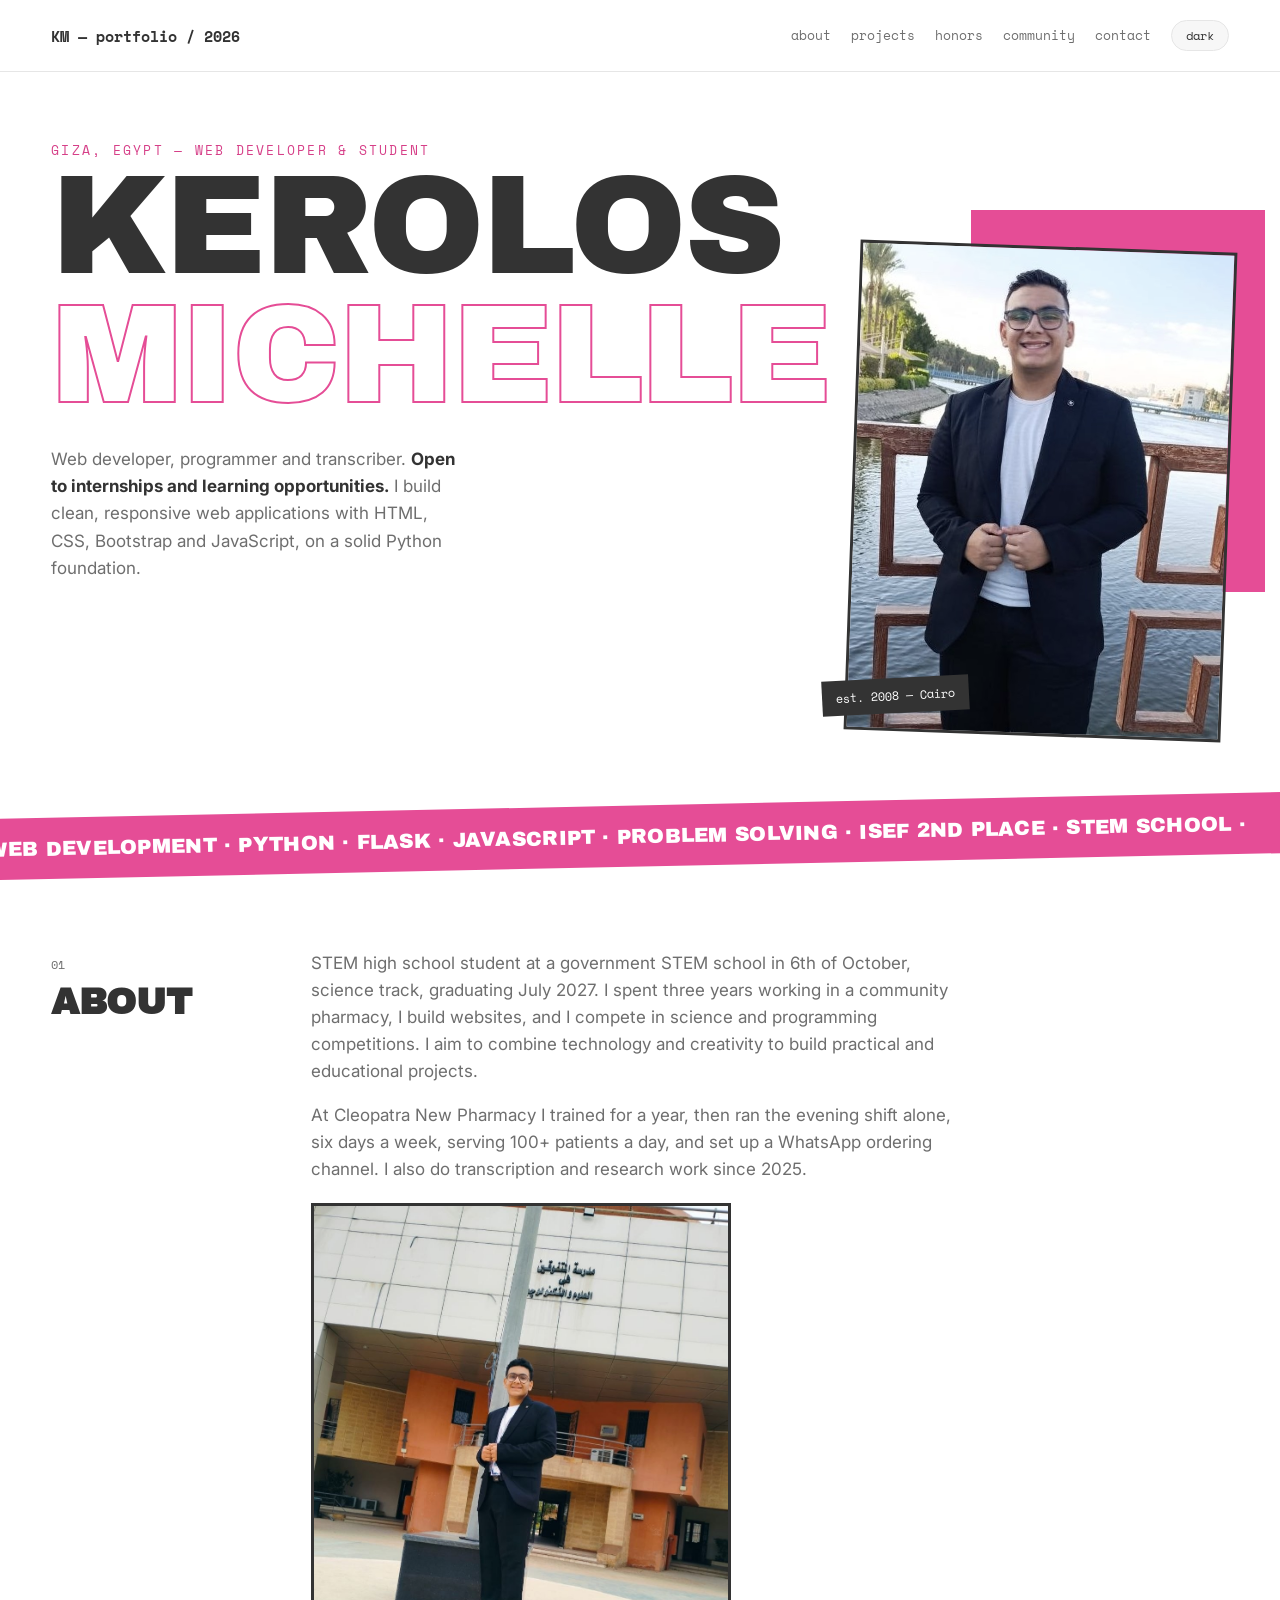
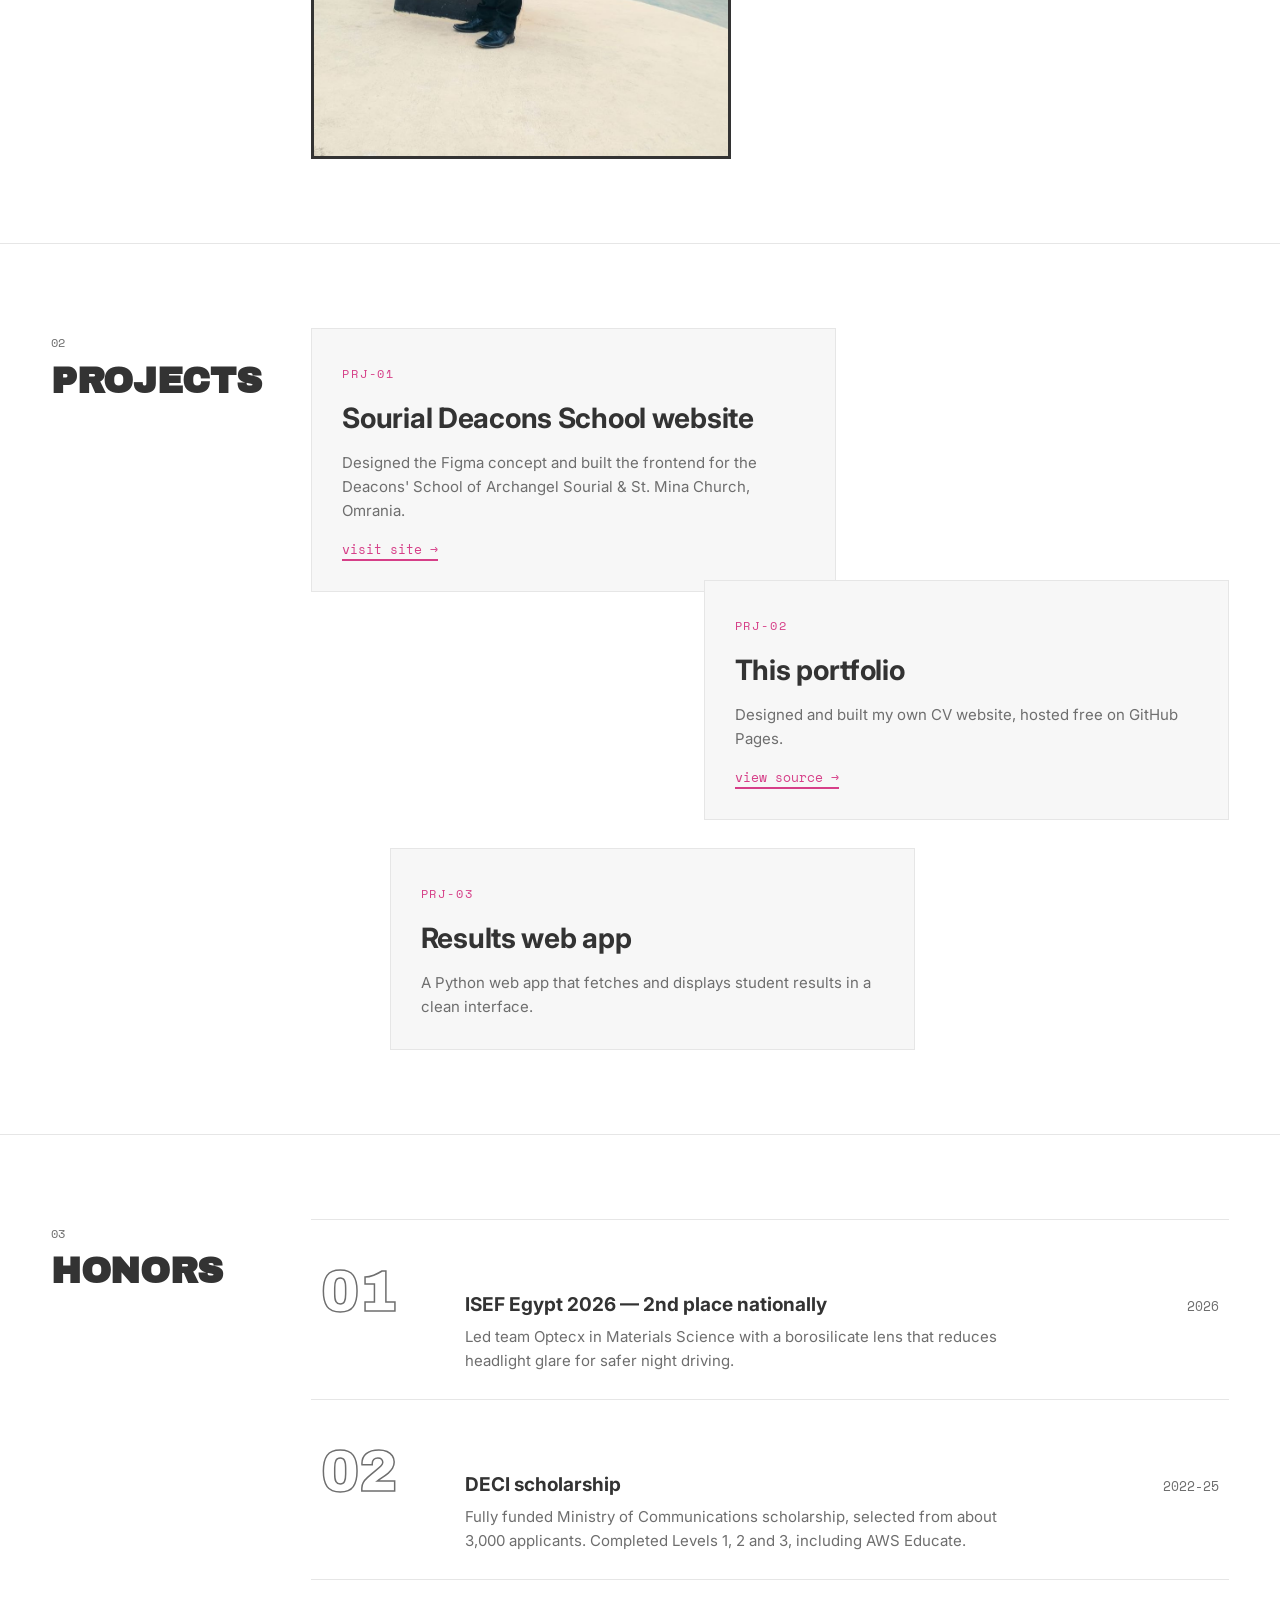
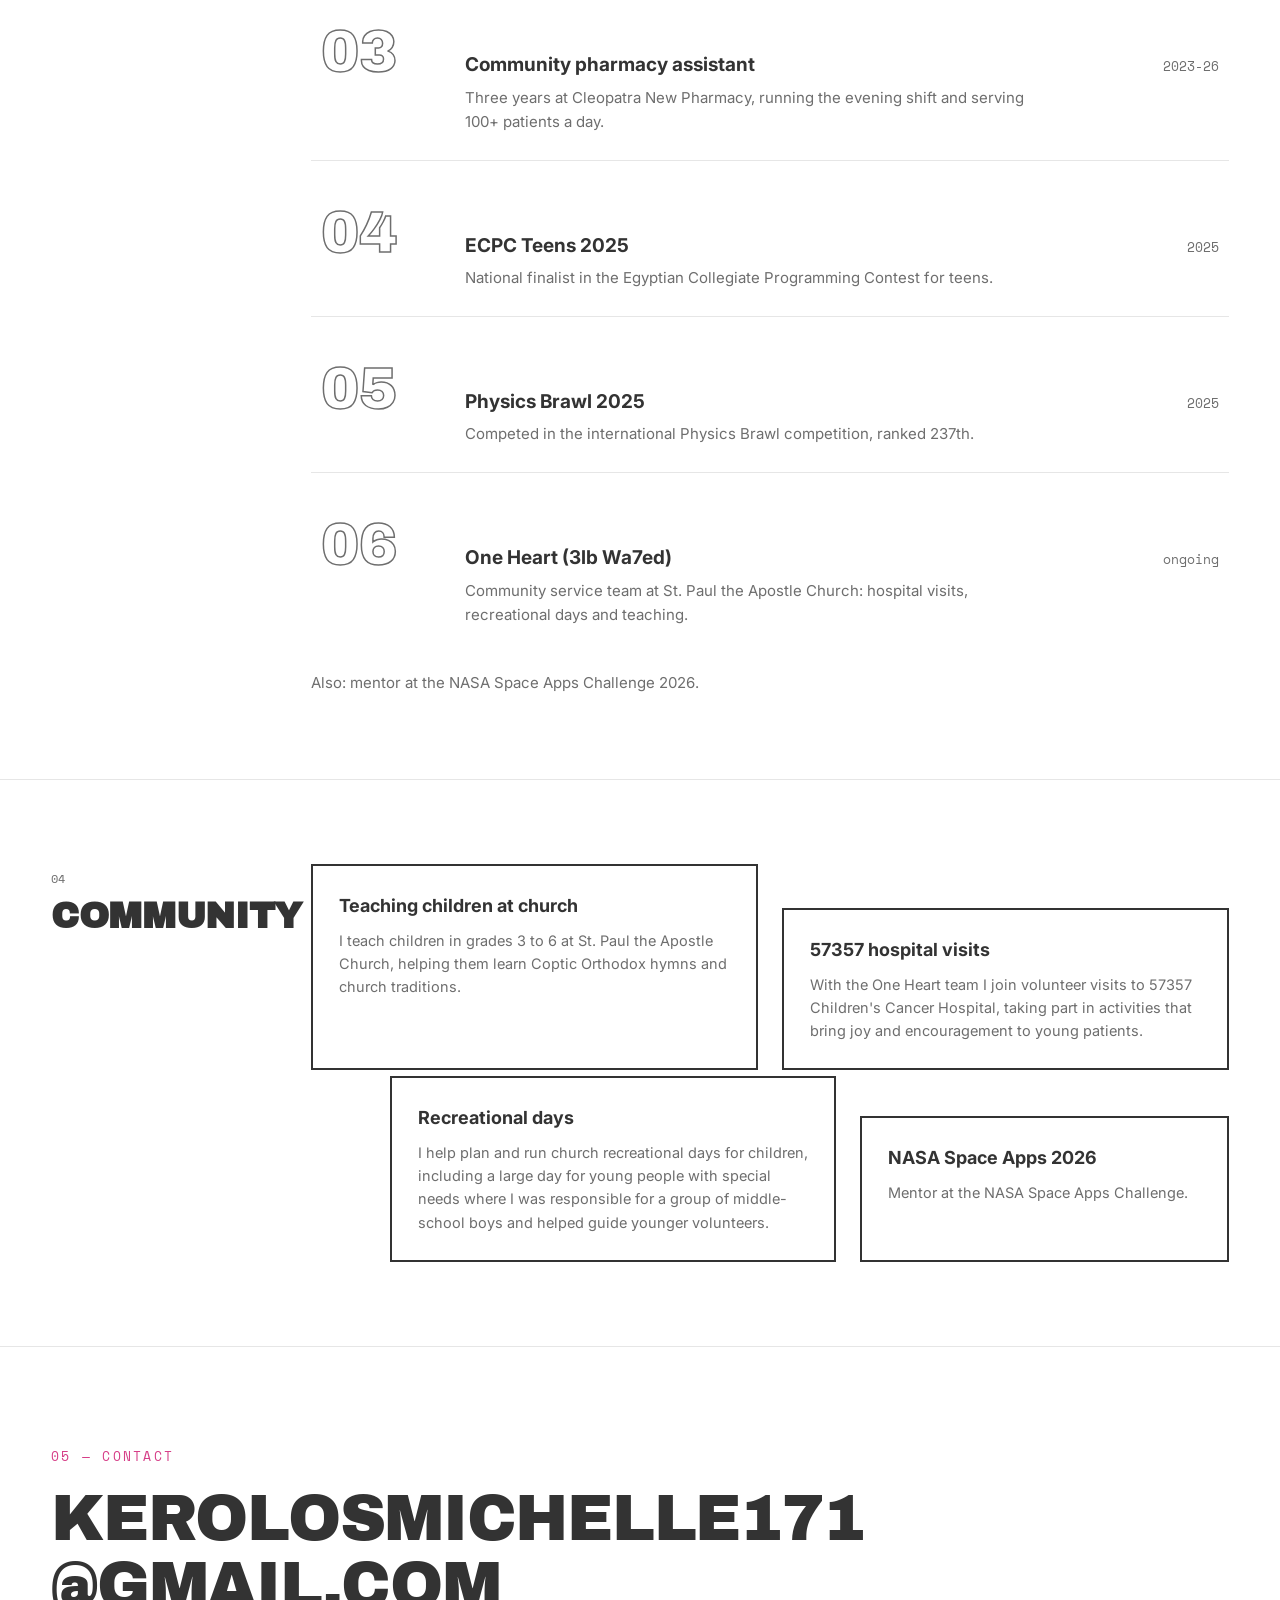
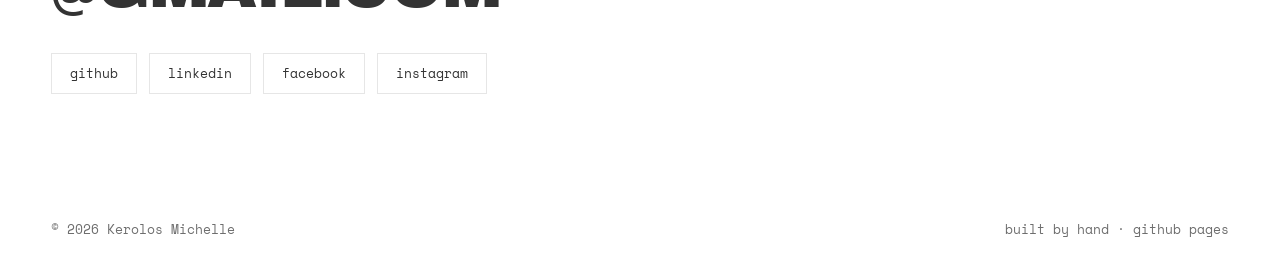
==== commit be5603bd: "Update design-c design (pink palette)" ====
--- a/index.html
+++ b/index.html
@@ -1,177 +1,194 @@
 <!DOCTYPE html>
-<html lang="en" data-theme="dark">
+<html lang="en" data-theme="light">
 <head>
 <meta charset="UTF-8">
 <meta name="viewport" content="width=device-width, initial-scale=1.0">
 <title>Kerolos Michelle | Portfolio</title>
 <link rel="preconnect" href="https://fonts.googleapis.com">
-<link href="https://fonts.googleapis.com/css2?family=Space+Grotesk:wght@400;500;700&family=JetBrains+Mono:wght@400;600&display=swap" rel="stylesheet">
+<link href="https://fonts.googleapis.com/css2?family=Archivo+Black&family=Inter:wght@400;500;600;700&family=Space+Mono:wght@400;700&display=swap" rel="stylesheet">
 <style>
-:root{--bg:#ffffff;--ink:#333333;--mut:#5f5f5f;--acc:#d63f88;--acc2:#9e2b66;--card:#f7f7f7;--line:#e6e6e6;--glow:rgba(214,63,136,.15)}
-[data-theme="dark"]{--bg:#141416;--ink:#ededed;--mut:#aeaeae;--acc:#ff5fa2;--acc2:#e54d96;--card:#1d1d20;--line:#2d2d31;--glow:rgba(255,95,162,.14)}
+:root{--bg:#ffffff;--ink:#333333;--mut:#6e6e6e;--acc:#d63f88;--acc-hi:#e54d96;--line:#e6e6e6;--card:#f7f7f7}
+[data-theme="dark"]{--bg:#19191b;--ink:#ededed;--mut:#aeaeae;--acc:#ff6fae;--acc-hi:#ff5fa2;--line:#303034;--card:#222225}
 *{margin:0;padding:0;box-sizing:border-box}
 html{scroll-behavior:smooth}
-body{background:var(--bg);color:var(--ink);font-family:'Space Grotesk',system-ui,sans-serif;line-height:1.6;transition:background .4s,color .4s;background-image:radial-gradient(var(--glow) 1px,transparent 1px);background-size:26px 26px}
-.mono{font-family:'JetBrains Mono',monospace}
-.wrap{max-width:1040px;margin:0 auto;padding:0 22px}
+body{background:var(--bg);color:var(--ink);font-family:Inter,system-ui,sans-serif;font-size:16.5px;line-height:1.6;transition:background .45s,color .45s;overflow-x:hidden}
+.disp{font-family:"Archivo Black",Arial,sans-serif;font-weight:400;letter-spacing:-.02em;text-transform:uppercase}
+.mono{font-family:"Space Mono",monospace}
 a{color:var(--acc);text-decoration:none}
-nav{position:sticky;top:14px;z-index:9;margin:14px auto 0;max-width:1040px;padding:0 22px}
-nav .bar{display:flex;justify-content:space-between;align-items:center;background:color-mix(in srgb,var(--card) 78%,transparent);backdrop-filter:blur(12px);border:1px solid var(--line);border-radius:14px;padding:10px 18px;box-shadow:0 6px 24px rgba(0,0,0,.08)}
-.brand{font-family:'JetBrains Mono',monospace;font-weight:600;color:var(--ink)}
-.brand b{color:var(--acc)}
-.links{display:flex;gap:18px;align-items:center}
-.links a{color:var(--mut);font-size:14px;font-family:'JetBrains Mono',monospace}
-.links a:hover{color:var(--acc)}
-#th{border:1px solid var(--line);background:transparent;color:var(--acc);border-radius:9px;padding:6px 12px;font-family:'JetBrains Mono',monospace;font-size:12.5px;cursor:pointer;transition:all .25s}
-#th:hover{background:var(--acc);color:var(--bg)}
-header{padding:80px 0 70px}
-.term{color:var(--mut);font-size:14px;margin-bottom:18px}
-.term b{color:var(--acc)}
-h1{font-size:clamp(40px,7vw,68px);line-height:1.05;font-weight:700;margin-bottom:10px}
-h1 .grad{background:linear-gradient(90deg,var(--acc),var(--acc2));-webkit-background-clip:text;background-clip:text;color:transparent}
-.typing{font-family:'JetBrains Mono',monospace;font-size:clamp(16px,2.6vw,21px);color:var(--mut);margin-bottom:22px;min-height:1.6em}
-.caret{display:inline-block;width:10px;background:var(--acc);animation:blink 1s steps(1) infinite;color:transparent}
-@keyframes blink{50%{opacity:0}}
-.hero-grid{display:grid;grid-template-columns:1.25fr .9fr;gap:44px;align-items:center}
-.bio{color:var(--mut);margin-bottom:22px}
-.pill{display:inline-block;font-family:'JetBrains Mono',monospace;font-size:12.5px;color:var(--acc);border:1px solid var(--line);background:var(--card);border-radius:99px;padding:6px 14px;margin-bottom:20px}
-.pill i{display:inline-block;width:8px;height:8px;border-radius:50%;background:var(--acc);margin-right:8px;animation:pulse 2s infinite}
-@keyframes pulse{50%{opacity:.35}}
-.cta{display:flex;gap:12px;flex-wrap:wrap}
-.btn{font-family:'JetBrains Mono',monospace;font-size:14px;font-weight:600;padding:13px 24px;border-radius:11px;transition:all .25s;display:inline-block}
-.btn-a{background:var(--acc);color:#ffffff}
-.btn-a:hover{box-shadow:0 0 26px var(--glow),0 8px 20px rgba(0,0,0,.18);transform:translateY(-3px)}
-.btn-b{border:1px solid var(--line);color:var(--ink)}
-.btn-b:hover{border-color:var(--acc);color:var(--acc);transform:translateY(-3px)}
-.photo{position:relative}
-.photo img{width:100%;border-radius:18px;border:1px solid var(--line);display:block;transform:rotate(2deg);transition:transform .5s cubic-bezier(.2,.6,.2,1)}
-.photo:hover img{transform:rotate(0)}
-.photo::before{content:"";position:absolute;inset:-14px;border-radius:24px;background:linear-gradient(135deg,var(--glow),transparent 60%);z-index:-1}
-.photo .tag{position:absolute;left:14px;bottom:14px;background:color-mix(in srgb,var(--bg) 82%,transparent);backdrop-filter:blur(8px);border:1px solid var(--line);border-radius:9px;padding:6px 12px;font-family:'JetBrains Mono',monospace;font-size:12px;color:var(--acc)}
-section{padding:64px 0}
-.sec-id{font-family:'JetBrains Mono',monospace;color:var(--acc);font-size:14px;margin-bottom:8px}
-h2{font-size:clamp(28px,4.6vw,40px);margin-bottom:30px}
-.grid3{display:grid;grid-template-columns:repeat(3,1fr);gap:18px}
-.grid2{display:grid;grid-template-columns:1fr 1fr;gap:18px}
-.card{background:var(--card);border:1px solid var(--line);border-radius:15px;padding:24px;position:relative;overflow:hidden;transition:transform .3s,border-color .3s,box-shadow .3s}
-.card:hover{transform:translateY(-6px);border-color:var(--acc);box-shadow:0 16px 34px rgba(0,0,0,.12)}
-.card::after{content:"";position:absolute;top:0;left:0;right:0;height:2px;background:linear-gradient(90deg,var(--acc),var(--acc2));transform:scaleX(0);transform-origin:left;transition:transform .4s}
-.card:hover::after{transform:scaleX(1)}
-.card h3{font-size:17.5px;margin-bottom:8px}
-.card p{color:var(--mut);font-size:14.5px}
-.card .lk{display:inline-block;margin-top:12px;font-family:'JetBrains Mono',monospace;font-size:13px}
-.hrow{display:flex;gap:16px;align-items:baseline;padding:16px 10px;border-bottom:1px dashed var(--line);transition:background .25s,padding-left .25s}
-.hrow:hover{background:var(--card);padding-left:20px}
-.hrow .yr{font-family:'JetBrains Mono',monospace;color:var(--acc);font-size:13px;min-width:86px}
-.hrow h3{font-size:16.5px}
-.hrow p{color:var(--mut);font-size:14px}
-.school{display:grid;grid-template-columns:.85fr 1.15fr;gap:26px;align-items:center}
-.school img{width:100%;border-radius:15px;border:1px solid var(--line)}
-.school p{color:var(--mut);font-size:15px}
-.contact{text-align:center}
-.mail{font-family:'JetBrains Mono',monospace;font-size:clamp(15px,3.4vw,24px);display:inline-block;margin:12px 0 24px;padding:14px 26px;border:1px dashed var(--acc);border-radius:13px;transition:all .3s}
-.mail:hover{background:var(--acc);color:#ffffff;box-shadow:0 0 30px var(--glow)}
-.socials{display:flex;gap:12px;justify-content:center;flex-wrap:wrap}
-.socials a{border:1px solid var(--line);border-radius:10px;padding:9px 18px;font-family:'JetBrains Mono',monospace;font-size:13px;color:var(--ink);transition:all .25s}
-.socials a:hover{border-color:var(--acc);color:var(--acc);transform:translateY(-3px)}
-footer{padding:26px 0;text-align:center;color:var(--mut);font-family:'JetBrains Mono',monospace;font-size:12.5px;border-top:1px solid var(--line)}
-.rv{opacity:0;transform:translateY(24px);transition:opacity .65s ease,transform .65s cubic-bezier(.2,.6,.2,1)}
+.kick{font-family:"Space Mono",monospace;font-size:12.5px;letter-spacing:.18em;text-transform:uppercase;color:var(--acc)}
+nav{display:flex;justify-content:space-between;align-items:center;padding:20px 4vw;border-bottom:1px solid var(--line)}
+nav .brand{font-family:"Space Mono",monospace;font-weight:700;font-size:15px;color:var(--ink)}
+nav .links{display:flex;gap:20px;align-items:center}
+nav .links a{font-family:"Space Mono",monospace;font-size:13px;color:var(--mut);transition:color .25s}
+nav .links a:hover{color:var(--acc)}
+#th{border:1px solid var(--line);background:var(--card);color:var(--ink);border-radius:99px;padding:6px 14px;font-family:"Space Mono",monospace;font-size:12px;cursor:pointer;transition:transform .2s}
+#th:hover{transform:scale(1.07)}
+/* HERO: asymmetric 12-col grid */
+.hero{display:grid;grid-template-columns:repeat(12,1fr);gap:0 24px;padding:64px 4vw 0;align-items:start}
+.hero .hl{grid-column:1/9;position:relative;z-index:2}
+.hero h1{font-size:clamp(52px,11vw,140px);line-height:.92;display:block}
+.hero h1 .l2{color:transparent;-webkit-text-stroke:2px var(--acc-hi);text-stroke:2px var(--acc-hi)}
+.hero .sub{margin-top:26px;max-width:420px;color:var(--mut);font-size:17px}
+.hero .sub b{color:var(--ink)}
+.hero .hr{grid-column:9/13;grid-row:1;margin-top:110px;position:relative;z-index:1}
+.hero .hr::before{content:"";position:absolute;inset:-18px -18px auto auto;width:78%;height:78%;background:var(--acc-hi);z-index:-1;transform:translate(18px,-18px)}
+.hero .hr img{width:100%;display:block;filter:grayscale(.15);transform:rotate(2deg);border:3px solid var(--ink);transition:transform .5s cubic-bezier(.2,.6,.2,1)}
+.hero .hr:hover img{transform:rotate(0)}
+.hero .tag{position:absolute;left:-30px;bottom:22px;background:var(--ink);color:var(--bg);font-family:"Space Mono",monospace;font-size:12px;padding:8px 14px;transform:rotate(-3deg)}
+/* marquee band */
+.band{margin-top:70px;background:var(--acc-hi);color:#fff;overflow:hidden;padding:14px 0;transform:rotate(-1.2deg) scale(1.02)}
+.band .track{display:flex;gap:44px;white-space:nowrap;animation:mq 22s linear infinite;font-family:"Archivo Black",sans-serif;font-size:20px;text-transform:uppercase}
+.band .track span{display:flex;gap:44px}
+@keyframes mq{to{transform:translateX(-50%)}}
+/* sections: label column + wide content */
+section{display:grid;grid-template-columns:minmax(140px,220px) 1fr;gap:40px;padding:84px 4vw;border-bottom:1px solid var(--line)}
+section .lab{position:sticky;top:90px;align-self:start}
+section .lab .num{font-family:"Space Mono",monospace;font-size:12px;color:var(--mut)}
+section .lab h2{font-family:"Archivo Black",sans-serif;font-size:clamp(24px,3vw,36px);text-transform:uppercase;line-height:1.05;margin-top:8px;letter-spacing:-.01em}
+.about-c{max-width:640px}
+.about-c p{color:var(--mut);margin-bottom:16px;font-size:17px}
+.about-c p b{color:var(--ink)}
+.about-c img{width:min(420px,100%);margin-top:20px;border:3px solid var(--ink);transform:rotate(-1.5deg);display:block}
+/* projects: offset asymmetric cards */
+.proj{display:grid;grid-template-columns:repeat(12,1fr);gap:28px 24px}
+.pcard{background:var(--card);border:1px solid var(--line);padding:30px;position:relative;transition:transform .35s,box-shadow .35s}
+.pcard:hover{transform:translate(-4px,-6px);box-shadow:8px 10px 0 var(--acc-hi)}
+.pcard .idx{font-family:"Space Mono",monospace;font-size:12px;color:var(--acc);letter-spacing:.15em}
+.pcard h3{font-size:clamp(20px,2.4vw,28px);font-weight:700;margin:10px 0 10px;letter-spacing:-.01em}
+.pcard p{color:var(--mut);font-size:15px}
+.pcard a.v{display:inline-block;margin-top:16px;font-family:"Space Mono",monospace;font-size:13px;border-bottom:2px solid var(--acc)}
+.p1{grid-column:1/8}.p2{grid-column:6/13;margin-top:-40px}.p3{grid-column:2/9}
+/* honors: big-number table */
+.hrow{display:grid;grid-template-columns:120px 1fr auto;gap:24px;align-items:baseline;padding:26px 10px;border-top:1px solid var(--line);transition:background .3s,color .3s}
+.hrow:last-child{border-bottom:1px solid var(--line)}
+.hrow .big{font-family:"Archivo Black",sans-serif;font-size:clamp(34px,4.5vw,58px);color:transparent;-webkit-text-stroke:1.5px var(--mut);transition:.3s}
+.hrow h3{font-size:19px;font-weight:700}
+.hrow p{color:var(--mut);font-size:15px;margin-top:5px;max-width:560px}
+.hrow:hover{background:var(--acc-hi);color:#fff}
+.hrow:hover .big{-webkit-text-stroke:1.5px #fff}
+.hrow:hover p{color:#ffe3f0}
+.hrow .yr{font-family:"Space Mono",monospace;font-size:13px;color:var(--mut)}
+.hrow:hover .yr{color:#fff}
+/* community: staggered blocks */
+.comm{display:grid;grid-template-columns:repeat(12,1fr);gap:26px 24px}
+.cblock{border:2px solid var(--ink);padding:26px;background:var(--bg);transition:transform .35s,background .35s,color .35s}
+.cblock h3{font-size:18px;font-weight:700;margin-bottom:8px}
+.cblock p{color:var(--mut);font-size:14.5px}
+.cblock:hover{background:var(--ink);color:var(--bg);transform:rotate(-1deg)}
+.cblock:hover p{color:var(--mut)}
+.c1{grid-column:1/7}.c2{grid-column:7/13;margin-top:44px}.c3{grid-column:2/8;margin-top:-20px}.c4{grid-column:8/13;margin-top:20px}
+/* contact */
+.contact{display:block;text-align:left;padding:100px 4vw;border-bottom:none}
+.contact .kick{display:block;margin-bottom:18px}
+.contact a.mail{font-family:"Archivo Black",sans-serif;font-size:clamp(24px,5.4vw,64px);text-transform:uppercase;color:var(--ink);line-height:1.05;letter-spacing:-.02em;position:relative;display:inline-block;word-break:break-all}
+.contact a.mail::after{content:"";position:absolute;left:0;bottom:-6px;height:8px;width:100%;background:var(--acc-hi);transform:scaleX(0);transform-origin:left;transition:transform .4s cubic-bezier(.2,.6,.2,1)}
+.contact a.mail:hover::after{transform:scaleX(1)}
+.socials{display:flex;gap:12px;flex-wrap:wrap;margin-top:34px}
+.socials a{font-family:"Space Mono",monospace;font-size:13px;border:1px solid var(--line);padding:9px 18px;color:var(--ink);transition:.25s}
+.socials a:hover{background:var(--acc-hi);border-color:var(--acc-hi);color:#fff;transform:translateY(-3px)}
+footer{padding:26px 4vw;font-family:"Space Mono",monospace;font-size:12.5px;color:var(--mut);display:flex;justify-content:space-between;flex-wrap:wrap;gap:10px}
+.rv{opacity:0;transform:translateY(28px);transition:opacity .7s ease,transform .7s cubic-bezier(.2,.6,.2,1)}
 .rv.on{opacity:1;transform:none}
-@media(max-width:760px){.links a{display:none}.hero-grid,.grid2,.school{grid-template-columns:1fr}.grid3{grid-template-columns:1fr}.photo{max-width:340px}}
+@media(max-width:820px){
+ .hero{grid-template-columns:1fr;gap:34px;padding-top:44px}
+ .hero .hl,.hero .hr{grid-column:1/-1;grid-row:auto}
+ .hero .hr{margin-top:0;max-width:340px}
+ section{grid-template-columns:1fr;gap:20px;padding:56px 5vw}
+ section .lab{position:static}
+ .p1,.p2,.p3,.c1,.c2,.c3,.c4{grid-column:1/-1;margin-top:0}
+ nav .links a{display:none}
+ .hrow{grid-template-columns:64px 1fr}.hrow .yr{display:none}
+}
 @media(prefers-reduced-motion:reduce){*{animation:none!important;transition:none!important}.rv{opacity:1;transform:none}}
 </style>
 </head>
 <body>
-<nav><div class="bar">
-<span class="brand">kerolos<b>@</b>portfolio<b>:~$</b></span>
+<nav>
+<span class="brand">KM &mdash; portfolio / 2026</span>
 <div class="links">
-<a href="#about">./about</a><a href="#projects">./projects</a><a href="#honors">./honors</a><a href="#community">./community</a><a href="#contact">./contact</a>
-<button id="th" aria-label="Toggle theme">light</button>
-</div></div></nav>
+<a href="#about">about</a><a href="#projects">projects</a><a href="#honors">honors</a><a href="#community">community</a><a href="#contact">contact</a>
+<button id="th" aria-label="Toggle theme">dark</button>
+</div>
+</nav>
 
-<header><div class="wrap hero-grid">
+<header class="hero">
+<div class="hl">
+<span class="kick rv">Giza, Egypt &mdash; web developer &amp; student</span>
+<h1 class="disp rv">Kerolos<br><span class="l2">Michelle</span></h1>
+<p class="sub rv">Web developer, programmer and transcriber. <b>Open to internships and learning opportunities.</b> I build clean, responsive web applications with HTML, CSS, Bootstrap and JavaScript, on a solid Python foundation.</p>
+</div>
+<div class="hr rv">
+<img src="static/images/profile.jpg" alt="Kerolos Michelle">
+<span class="tag">est. 2008 &mdash; Cairo</span>
+</div>
+</header>
+<div class="band" aria-hidden="true"><div class="track">
+<span>Web development &middot; Python &middot; Flask &middot; JavaScript &middot; Problem solving &middot; ISEF 2nd place &middot; STEM school &middot;</span>
+<span>Web development &middot; Python &middot; Flask &middot; JavaScript &middot; Problem solving &middot; ISEF 2nd place &middot; STEM school &middot;</span>
+</div></div>
+
+<section id="about">
+<div class="lab rv"><span class="num">01</span><h2>About</h2></div>
+<div class="about-c">
+<p class="rv">STEM high school student at a government STEM school in 6th of October, science track, graduating July 2027. I spent three years working in a community pharmacy, I build websites, and I compete in science and programming competitions. I aim to combine technology and creativity to build practical and educational projects.</p>
+<p class="rv">At Cleopatra New Pharmacy I trained for a year, then ran the evening shift alone, six days a week, serving 100+ patients a day, and set up a WhatsApp ordering channel. I also do transcription and research work since 2025.</p>
+<img class="rv" src="static/images/school.jpg" alt="Kerolos in front of his school">
+</div>
+</section>
+
+<section id="projects">
+<div class="lab rv"><span class="num">02</span><h2>Projects</h2></div>
+<div class="proj">
+<div class="pcard p1 rv"><span class="idx">PRJ-01</span><h3>Sourial Deacons School website</h3><p>Designed the Figma concept and built the frontend for the Deacons' School of Archangel Sourial &amp; St. Mina Church, Omrania.</p><a class="v" href="https://sourialdeacons.com" target="_blank">visit site &rarr;</a></div>
+<div class="pcard p2 rv"><span class="idx">PRJ-02</span><h3>This portfolio</h3><p>Designed and built my own CV website, hosted free on GitHub Pages.</p><a class="v" href="https://github.com/kerolosmichelle/Kero_CV_website" target="_blank">view source &rarr;</a></div>
+<div class="pcard p3 rv"><span class="idx">PRJ-03</span><h3>Results web app</h3><p>A Python web app that fetches and displays student results in a clean interface.</p></div>
+</div>
+</section>
+
+<section id="honors">
+<div class="lab rv"><span class="num">03</span><h2>Honors</h2></div>
 <div>
-<div class="term rv"><b>$</b> whoami</div>
-<h1 class="rv">Kerolos<br><span class="grad">Michelle</span></h1>
-<p class="typing rv"><span id="tp"></span><span class="caret">|</span></p>
-<span class="pill rv"><i></i>Open to internships and learning opportunities</span>
-<p class="bio rv">STEM high school student and programmer with a strong passion for web development, problem solving and technology. I build clean, responsive web applications using HTML, CSS, Bootstrap and JavaScript, with a solid foundation in Python.</p>
-<div class="cta rv"><a class="btn btn-a" href="#projects">view_projects</a><a class="btn btn-b" href="#contact">contact_me</a></div>
+<div class="hrow rv"><span class="big">01</span><div><h3>ISEF Egypt 2026 &mdash; 2nd place nationally</h3><p>Led team Optecx in Materials Science with a borosilicate lens that reduces headlight glare for safer night driving.</p></div><span class="yr">2026</span></div>
+<div class="hrow rv"><span class="big">02</span><div><h3>DECI scholarship</h3><p>Fully funded Ministry of Communications scholarship, selected from about 3,000 applicants. Completed Levels 1, 2 and 3, including AWS Educate.</p></div><span class="yr">2022-25</span></div>
+<div class="hrow rv"><span class="big">03</span><div><h3>Community pharmacy assistant</h3><p>Three years at Cleopatra New Pharmacy, running the evening shift and serving 100+ patients a day.</p></div><span class="yr">2023-26</span></div>
+<div class="hrow rv"><span class="big">04</span><div><h3>ECPC Teens 2025</h3><p>National finalist in the Egyptian Collegiate Programming Contest for teens.</p></div><span class="yr">2025</span></div>
+<div class="hrow rv"><span class="big">05</span><div><h3>Physics Brawl 2025</h3><p>Competed in the international Physics Brawl competition, ranked 237th.</p></div><span class="yr">2025</span></div>
+<div class="hrow rv"><span class="big">06</span><div><h3>One Heart (3lb Wa7ed)</h3><p>Community service team at St. Paul the Apostle Church: hospital visits, recreational days and teaching.</p></div><span class="yr">ongoing</span></div>
+<p class="rv" style="margin-top:18px;color:var(--mut);font-size:15px">Also: mentor at the NASA Space Apps Challenge 2026.</p>
 </div>
-<div class="photo rv"><img src="static/images/profile.jpg" alt="Kerolos Michelle"><span class="tag">python / flask / js</span></div>
-</div></header>
+</section>
 
-<section id="about"><div class="wrap">
-<div class="sec-id rv">~/about</div>
-<h2 class="rv">A student who builds</h2>
-<div class="school">
-<img class="rv" src="static/images/school.jpg" alt="Kerolos in front of his school">
-<div class="rv"><p>I am a STEM high school student at a government STEM school in 6th of October, Science track, graduating July 2027. I spent three years working in a community pharmacy, I build websites, and I compete in science and programming competitions.</p>
-<p style="margin-top:12px">At Cleopatra New Pharmacy I trained for a year, then ran the evening shift alone, six days a week, serving 100+ patients a day, and set up a WhatsApp ordering channel. I also do transcription and research work since 2025.</p></div>
+<section id="community">
+<div class="lab rv"><span class="num">04</span><h2>Community</h2></div>
+<div class="comm">
+<div class="cblock c1 rv"><h3>Teaching children at church</h3><p>I teach children in grades 3 to 6 at St. Paul the Apostle Church, helping them learn Coptic Orthodox hymns and church traditions.</p></div>
+<div class="cblock c2 rv"><h3>57357 hospital visits</h3><p>With the One Heart team I join volunteer visits to 57357 Children's Cancer Hospital, taking part in activities that bring joy and encouragement to young patients.</p></div>
+<div class="cblock c3 rv"><h3>Recreational days</h3><p>I help plan and run church recreational days for children, including a large day for young people with special needs where I was responsible for a group of middle-school boys and helped guide younger volunteers.</p></div>
+<div class="cblock c4 rv"><h3>NASA Space Apps 2026</h3><p>Mentor at the NASA Space Apps Challenge.</p></div>
 </div>
-</div></section>
+</section>
 
-<section id="projects"><div class="wrap">
-<div class="sec-id rv">~/projects</div>
-<h2 class="rv">Selected work</h2>
-<div class="grid3">
-<div class="card rv"><h3>Sourial Deacons School</h3><p>Designed the Figma concept and built the frontend for the Deacons' School of Archangel Sourial &amp; St. Mina Church, Omrania.</p><a class="lk" href="https://sourialdeacons.com" target="_blank">visit &nearr;</a></div>
-<div class="card rv"><h3>This portfolio</h3><p>Designed and built my own CV website, hosted free on GitHub Pages.</p><a class="lk" href="https://github.com/kerolosmichelle/Kero_CV_website" target="_blank">source &nearr;</a></div>
-<div class="card rv"><h3>Results web app</h3><p>A Python web app that fetches and displays student results in a clean interface.</p></div>
-</div>
-</div></section>
-
-<section id="honors"><div class="wrap">
-<div class="sec-id rv">~/honors</div>
-<h2 class="rv">Honors &amp; awards</h2>
-<div class="rv">
-<div class="hrow"><span class="yr">2026</span><div><h3>ISEF Egypt &mdash; 2nd place nationally</h3><p>Led team Optecx in Materials Science with a borosilicate lens that reduces headlight glare.</p></div></div>
-<div class="hrow"><span class="yr">2022-25</span><div><h3>DECI scholarship</h3><p>Fully funded Ministry of Communications scholarship, about 3,000 applicants. Levels 1-3 completed, including AWS Educate.</p></div></div>
-<div class="hrow"><span class="yr">2023-26</span><div><h3>Community pharmacy assistant</h3><p>Three years at Cleopatra New Pharmacy, running the evening shift, 100+ patients a day.</p></div></div>
-<div class="hrow"><span class="yr">2025</span><div><h3>ECPC Teens</h3><p>National finalist in the Egyptian Collegiate Programming Contest for teens.</p></div></div>
-<div class="hrow"><span class="yr">2025</span><div><h3>Physics Brawl</h3><p>Competed in the international Physics Brawl competition, ranked 237th.</p></div></div>
-<div class="hrow"><span class="yr">2026</span><div><h3>NASA Space Apps</h3><p>Mentor at the NASA Space Apps Challenge.</p></div></div>
-</div>
-</div></section>
-
-<section id="community"><div class="wrap">
-<div class="sec-id rv">~/community</div>
-<h2 class="rv">Leadership &amp; community</h2>
-<div class="grid3">
-<div class="card rv"><h3>Teaching children</h3><p>I teach children in grades 3 to 6 at St. Paul the Apostle Church, helping them learn Coptic Orthodox hymns and traditions.</p></div>
-<div class="card rv"><h3>57357 hospital visits</h3><p>With the One Heart (3lb Wa7ed) team I join volunteer visits to 57357 Children's Cancer Hospital.</p></div>
-<div class="card rv"><h3>Recreational days</h3><p>I help plan and run church recreational days, including one for young people with special needs, where I led a group of middle-school boys and guided younger volunteers.</p></div>
-</div>
-</div></section>
-
-<section id="contact" class="contact"><div class="wrap">
-<div class="sec-id rv">~/contact</div>
-<h2 class="rv">Let's talk</h2>
-<a class="mail rv" href="mailto:kerolosmichelle171@gmail.com">kerolosmichelle171@gmail.com</a>
+<section id="contact" class="contact">
+<span class="kick rv">05 &mdash; Contact</span>
+<a class="mail rv" href="mailto:kerolosmichelle171@gmail.com">kerolosmichelle171<br>@gmail.com</a>
 <div class="socials rv">
 <a href="https://github.com/kerolosmichelle" target="_blank">github</a>
 <a href="https://www.linkedin.com/in/kerolos-gowed-71696234b/" target="_blank">linkedin</a>
 <a href="https://www.facebook.com/Kerolos.Michelle" target="_blank">facebook</a>
 <a href="https://www.instagram.com/kerolos_michelle/" target="_blank">instagram</a>
 </div>
-</div></section>
+</section>
 
-<footer>&copy; 2026 kerolos michelle &middot; built by hand &middot; github pages</footer>
+<footer><span>&copy; 2026 Kerolos Michelle</span><span>built by hand &middot; github pages</span></footer>
 
 <script>
 var root=document.documentElement,btn=document.getElementById('th');
-function setT(t){root.setAttribute('data-theme',t);btn.textContent=t==='dark'?'light':'dark';try{localStorage.setItem('km-theme-b',t)}catch(e){}}
-var saved=null;try{saved=localStorage.getItem('km-theme-b')}catch(e){}
-setT(saved||'dark');
+function setT(t){root.setAttribute('data-theme',t);btn.textContent=t==='dark'?'light':'dark';try{localStorage.setItem('km-theme-c',t)}catch(e){}}
+var saved=null;try{saved=localStorage.getItem('km-theme-c')}catch(e){}
+setT(saved||(window.matchMedia&&matchMedia('(prefers-color-scheme: dark)').matches?'dark':'light'));
 btn.onclick=function(){setT(root.getAttribute('data-theme')==='dark'?'light':'dark')};
-var words=['Web Developer','Programmer','Transcriber','Problem Solver'],wi=0,ci=0,del=false,el=document.getElementById('tp');
-(function tick(){var w=words[wi];el.textContent=w.slice(0,ci);
-if(!del&&ci<w.length){ci++;setTimeout(tick,70)}
-else if(!del){del=true;setTimeout(tick,1600)}
-else if(ci>0){ci--;setTimeout(tick,35)}
-else{del=false;wi=(wi+1)%words.length;setTimeout(tick,350)}})();
-var io=new IntersectionObserver(function(es){es.forEach(function(e){if(e.isIntersecting){e.target.classList.add('on');io.unobserve(e.target)}})},{threshold:.1});
-document.querySelectorAll('.rv').forEach(function(el,i){el.style.transitionDelay=(i%3)*0.07+'s';io.observe(el)});
+var io=new IntersectionObserver(function(es){es.forEach(function(e){if(e.isIntersecting){e.target.classList.add('on');io.unobserve(e.target)}})},{threshold:.12});
+document.querySelectorAll('.rv').forEach(function(el,i){el.style.transitionDelay=(i%4)*0.05+'s';io.observe(el)});
 </script>
 </body>
-</html>+</html>
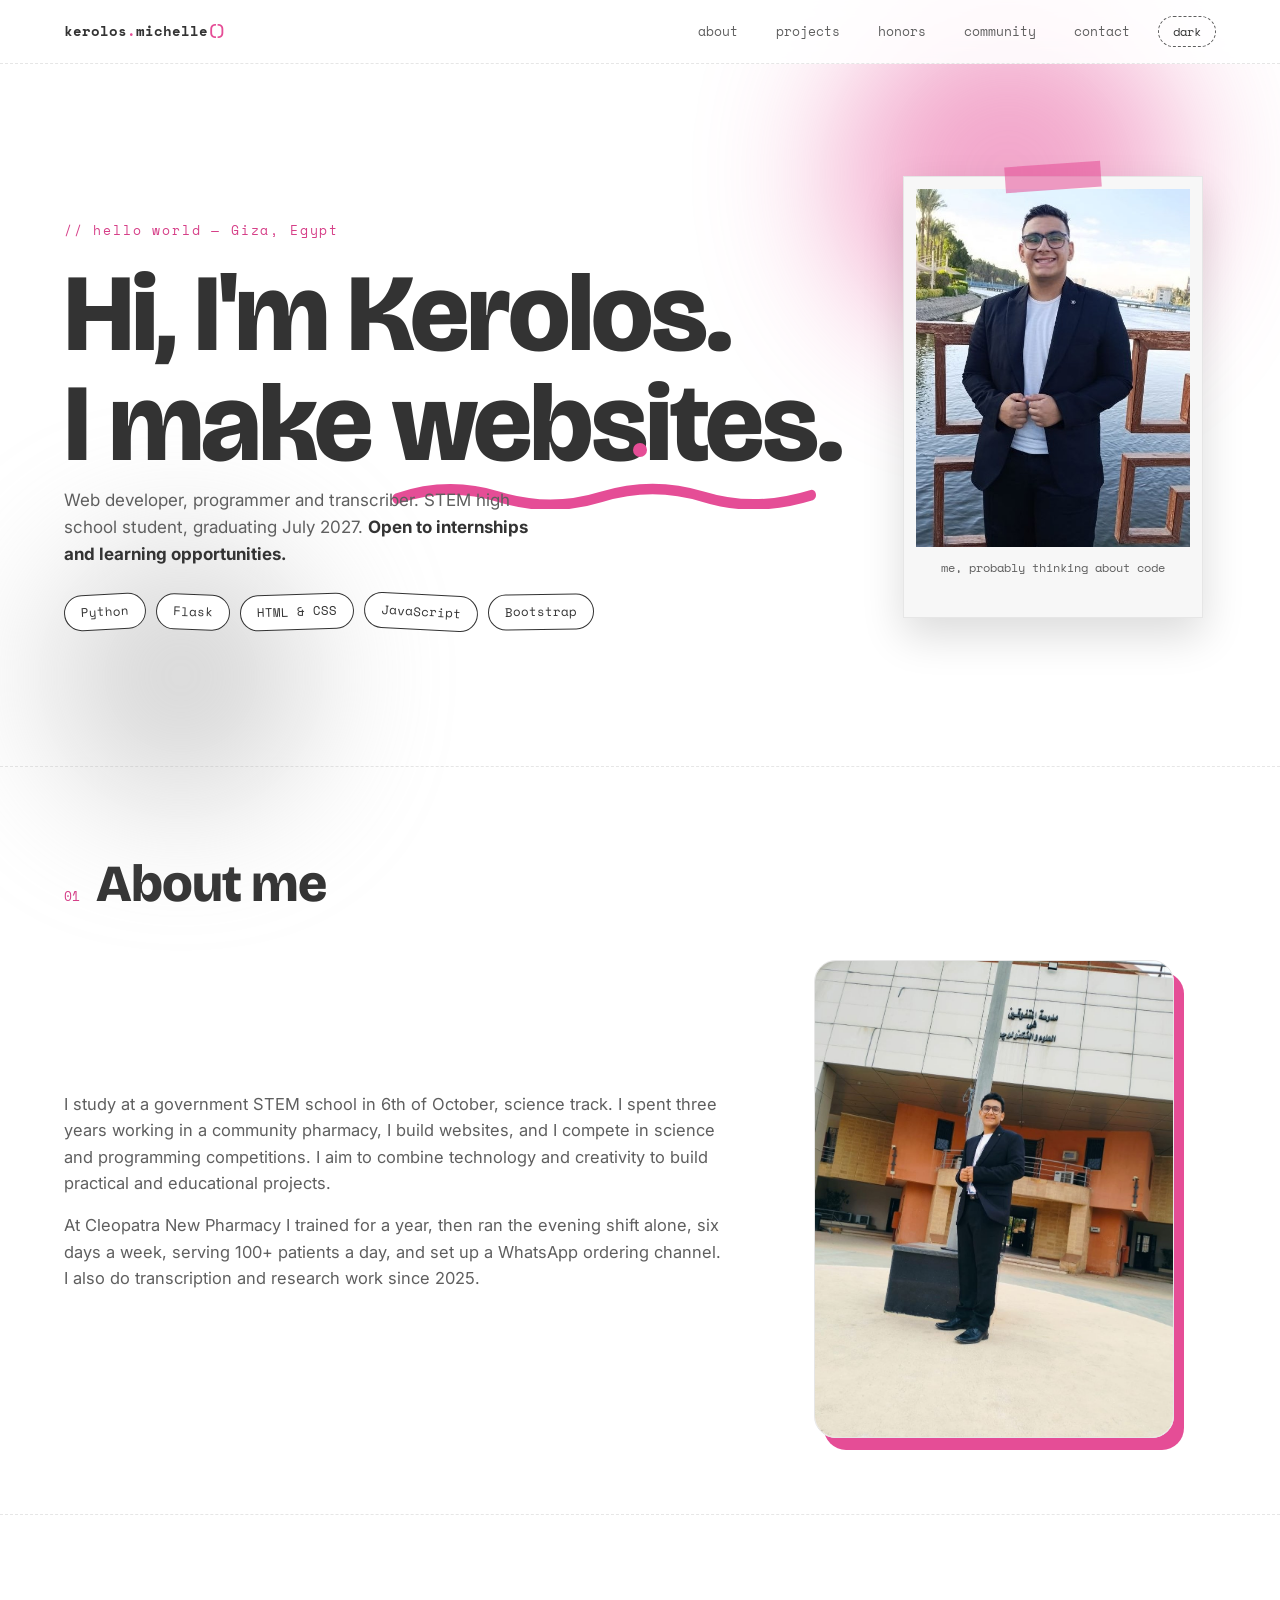
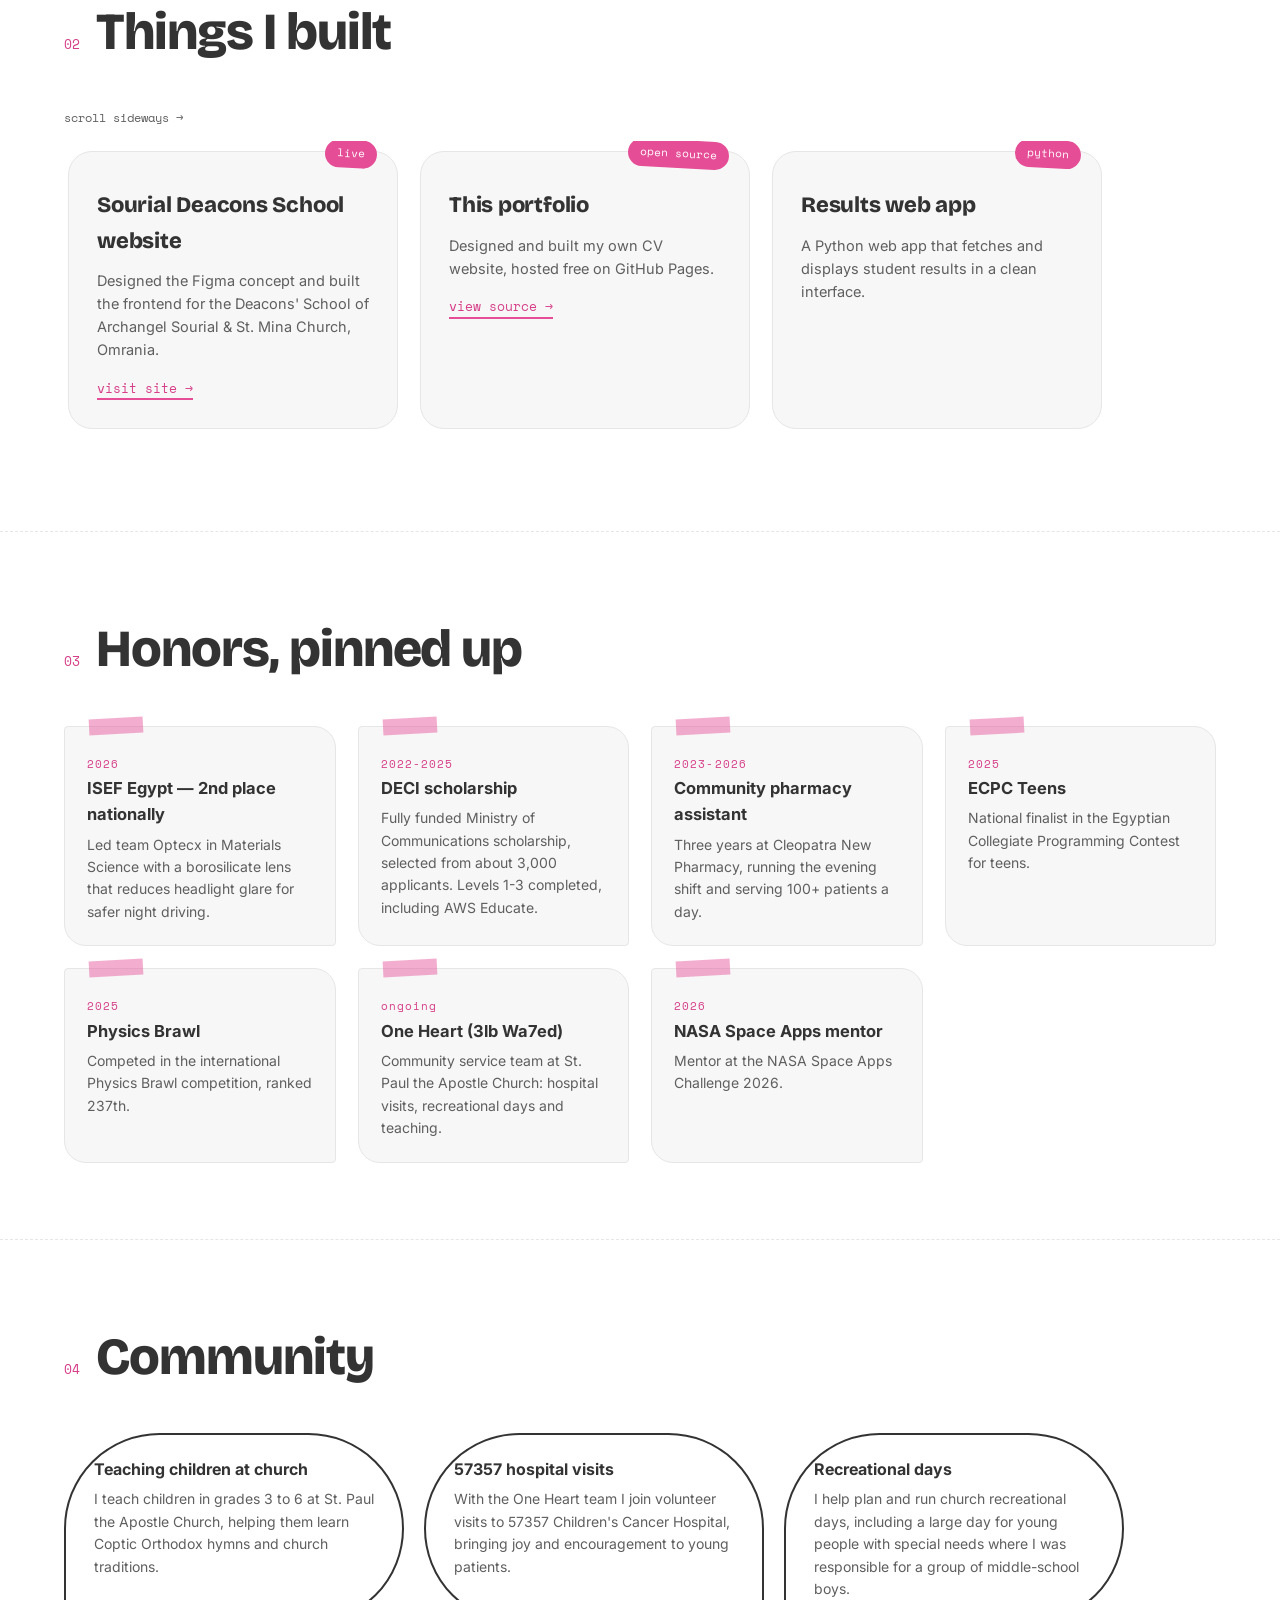
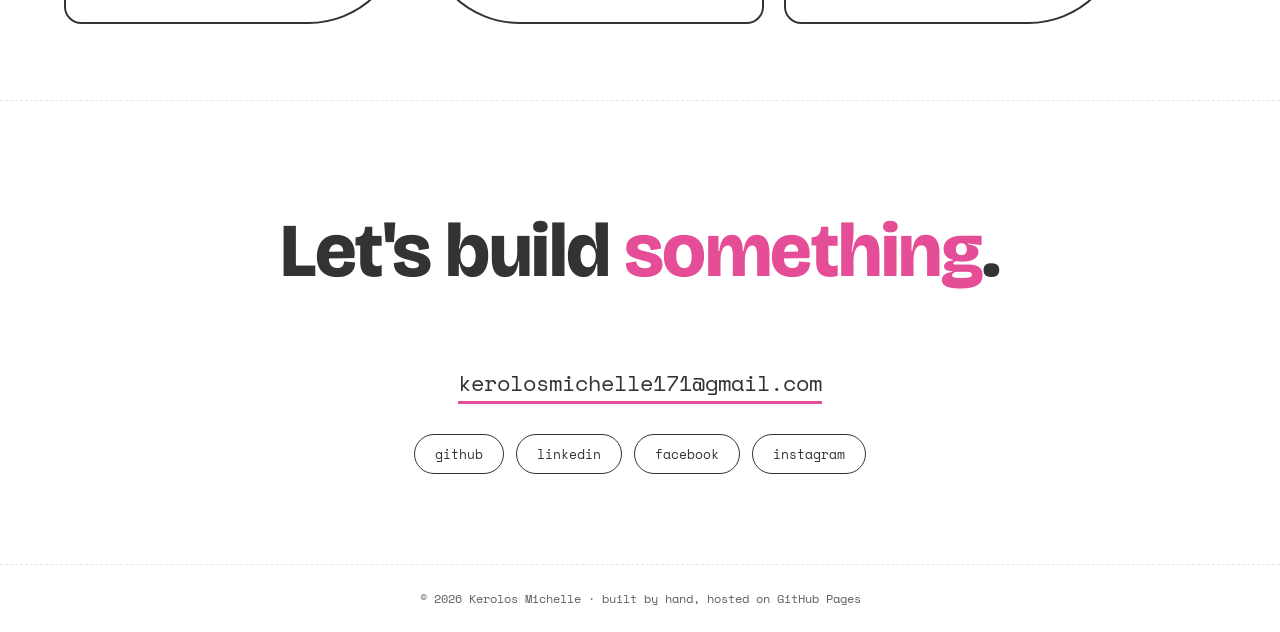
==== commit 3209a4bb: "Update design-d design (pink palette)" ====
--- a/index.html
+++ b/index.html
@@ -1,176 +1,189 @@
 <!DOCTYPE html>
-<html lang="en" data-theme="light">
+<html lang="en" data-theme="dark">
 <head>
 <meta charset="UTF-8">
 <meta name="viewport" content="width=device-width, initial-scale=1.0">
 <title>Kerolos Michelle | Portfolio</title>
 <link rel="preconnect" href="https://fonts.googleapis.com">
-<link href="https://fonts.googleapis.com/css2?family=Archivo+Black&family=Inter:wght@400;500;600;700&family=Space+Mono:wght@400;700&display=swap" rel="stylesheet">
+<link href="https://fonts.googleapis.com/css2?family=Bricolage+Grotesque:opsz,wght@12..96,400..800&family=Inter:wght@400;500;600&family=Space+Mono:wght@400;700&display=swap" rel="stylesheet">
 <style>
-:root{--bg:#ffffff;--ink:#333333;--mut:#6e6e6e;--acc:#d63f88;--acc-hi:#e54d96;--line:#e6e6e6;--card:#f7f7f7}
-[data-theme="dark"]{--bg:#19191b;--ink:#ededed;--mut:#aeaeae;--acc:#ff6fae;--acc-hi:#ff5fa2;--line:#303034;--card:#222225}
+:root{--bg:#ffffff;--ink:#333333;--mut:#5f5f5f;--acc:#d63f88;--acc-hi:#e54d96;--line:#e6e6e6;--card:#f7f7f7}
+[data-theme="dark"]{--bg:#171719;--ink:#ededed;--mut:#aeaeae;--acc:#ff6fae;--acc-hi:#ff5fa2;--line:#2e2e32;--card:#202023}
 *{margin:0;padding:0;box-sizing:border-box}
 html{scroll-behavior:smooth}
 body{background:var(--bg);color:var(--ink);font-family:Inter,system-ui,sans-serif;font-size:16.5px;line-height:1.6;transition:background .45s,color .45s;overflow-x:hidden}
-.disp{font-family:"Archivo Black",Arial,sans-serif;font-weight:400;letter-spacing:-.02em;text-transform:uppercase}
+.big{font-family:"Bricolage Grotesque",Inter,sans-serif;font-weight:800;letter-spacing:-.02em}
 .mono{font-family:"Space Mono",monospace}
 a{color:var(--acc);text-decoration:none}
-.kick{font-family:"Space Mono",monospace;font-size:12.5px;letter-spacing:.18em;text-transform:uppercase;color:var(--acc)}
-nav{display:flex;justify-content:space-between;align-items:center;padding:20px 4vw;border-bottom:1px solid var(--line)}
-nav .brand{font-family:"Space Mono",monospace;font-weight:700;font-size:15px;color:var(--ink)}
-nav .links{display:flex;gap:20px;align-items:center}
-nav .links a{font-family:"Space Mono",monospace;font-size:13px;color:var(--mut);transition:color .25s}
-nav .links a:hover{color:var(--acc)}
-#th{border:1px solid var(--line);background:var(--card);color:var(--ink);border-radius:99px;padding:6px 14px;font-family:"Space Mono",monospace;font-size:12px;cursor:pointer;transition:transform .2s}
-#th:hover{transform:scale(1.07)}
-/* HERO: asymmetric 12-col grid */
-.hero{display:grid;grid-template-columns:repeat(12,1fr);gap:0 24px;padding:64px 4vw 0;align-items:start}
-.hero .hl{grid-column:1/9;position:relative;z-index:2}
-.hero h1{font-size:clamp(52px,11vw,140px);line-height:.92;display:block}
-.hero h1 .l2{color:transparent;-webkit-text-stroke:2px var(--acc-hi);text-stroke:2px var(--acc-hi)}
-.hero .sub{margin-top:26px;max-width:420px;color:var(--mut);font-size:17px}
+/* custom cursor */
+.cursor{position:fixed;top:0;left:0;width:14px;height:14px;border-radius:50%;background:var(--acc-hi);pointer-events:none;z-index:99;transform:translate(-50%,-50%);transition:width .25s,height .25s,opacity .3s;mix-blend-mode:normal}
+.cursor.grow{width:52px;height:52px;opacity:.45}
+@media(hover:none){.cursor{display:none}}
+/* nav */
+nav{position:sticky;top:0;z-index:20;display:flex;justify-content:space-between;align-items:center;padding:16px 5vw;background:color-mix(in srgb,var(--bg) 88%,transparent);backdrop-filter:blur(10px);border-bottom:1px dashed var(--line)}
+nav .brand{font-family:"Space Mono",monospace;font-weight:700;font-size:14px;color:var(--ink)}
+nav .brand i{color:var(--acc-hi);font-style:normal}
+nav .links{display:flex;gap:18px;align-items:center}
+nav .links a{font-family:"Space Mono",monospace;font-size:12.5px;color:var(--mut);padding:4px 10px;border-radius:99px;transition:.25s}
+nav .links a:hover{color:#fff;background:var(--acc-hi)}
+#th{border:1px dashed var(--mut);background:transparent;color:var(--ink);border-radius:99px;padding:6px 14px;font-family:"Space Mono",monospace;font-size:12px;cursor:pointer;transition:transform .25s}
+#th:hover{transform:rotate(-4deg) scale(1.06)}
+/* hero */
+.hero{position:relative;padding:80px 5vw 60px;min-height:78vh;display:flex;flex-direction:column;justify-content:center}
+.blob{position:absolute;border-radius:50%;filter:blur(70px);opacity:.5;pointer-events:none;z-index:0}
+.b1{width:340px;height:340px;background:var(--acc-hi);top:-60px;right:8%;animation:float 9s ease-in-out infinite}
+.b2{width:260px;height:260px;background:#aeaeae;bottom:-40px;left:4%;animation:float 11s ease-in-out infinite reverse}
+@keyframes float{50%{transform:translateY(-34px)}}
+.hero .kick{font-family:"Space Mono",monospace;font-size:13px;color:var(--acc);letter-spacing:.14em;position:relative;z-index:2}
+.hero h1{font-size:clamp(44px,9vw,110px);line-height:1.0;margin:18px 0 8px;position:relative;z-index:2;max-width:14ch}
+.hero h1 .wavy{position:relative;white-space:nowrap}
+.hero h1 .wavy svg{position:absolute;left:0;bottom:-.18em;width:100%;height:.32em}
+.hero h1 .wavy path{stroke:var(--acc-hi);stroke-width:6;fill:none;stroke-linecap:round;stroke-dasharray:600;stroke-dashoffset:600;animation:draw 1.6s .5s ease forwards}
+@keyframes draw{to{stroke-dashoffset:0}}
+.hero .sub{max-width:480px;color:var(--mut);font-size:17px;position:relative;z-index:2}
 .hero .sub b{color:var(--ink)}
-.hero .hr{grid-column:9/13;grid-row:1;margin-top:110px;position:relative;z-index:1}
-.hero .hr::before{content:"";position:absolute;inset:-18px -18px auto auto;width:78%;height:78%;background:var(--acc-hi);z-index:-1;transform:translate(18px,-18px)}
-.hero .hr img{width:100%;display:block;filter:grayscale(.15);transform:rotate(2deg);border:3px solid var(--ink);transition:transform .5s cubic-bezier(.2,.6,.2,1)}
-.hero .hr:hover img{transform:rotate(0)}
-.hero .tag{position:absolute;left:-30px;bottom:22px;background:var(--ink);color:var(--bg);font-family:"Space Mono",monospace;font-size:12px;padding:8px 14px;transform:rotate(-3deg)}
-/* marquee band */
-.band{margin-top:70px;background:var(--acc-hi);color:#fff;overflow:hidden;padding:14px 0;transform:rotate(-1.2deg) scale(1.02)}
-.band .track{display:flex;gap:44px;white-space:nowrap;animation:mq 22s linear infinite;font-family:"Archivo Black",sans-serif;font-size:20px;text-transform:uppercase}
-.band .track span{display:flex;gap:44px}
-@keyframes mq{to{transform:translateX(-50%)}}
-/* sections: label column + wide content */
-section{display:grid;grid-template-columns:minmax(140px,220px) 1fr;gap:40px;padding:84px 4vw;border-bottom:1px solid var(--line)}
-section .lab{position:sticky;top:90px;align-self:start}
-section .lab .num{font-family:"Space Mono",monospace;font-size:12px;color:var(--mut)}
-section .lab h2{font-family:"Archivo Black",sans-serif;font-size:clamp(24px,3vw,36px);text-transform:uppercase;line-height:1.05;margin-top:8px;letter-spacing:-.01em}
-.about-c{max-width:640px}
-.about-c p{color:var(--mut);margin-bottom:16px;font-size:17px}
-.about-c p b{color:var(--ink)}
-.about-c img{width:min(420px,100%);margin-top:20px;border:3px solid var(--ink);transform:rotate(-1.5deg);display:block}
-/* projects: offset asymmetric cards */
-.proj{display:grid;grid-template-columns:repeat(12,1fr);gap:28px 24px}
-.pcard{background:var(--card);border:1px solid var(--line);padding:30px;position:relative;transition:transform .35s,box-shadow .35s}
-.pcard:hover{transform:translate(-4px,-6px);box-shadow:8px 10px 0 var(--acc-hi)}
-.pcard .idx{font-family:"Space Mono",monospace;font-size:12px;color:var(--acc);letter-spacing:.15em}
-.pcard h3{font-size:clamp(20px,2.4vw,28px);font-weight:700;margin:10px 0 10px;letter-spacing:-.01em}
-.pcard p{color:var(--mut);font-size:15px}
-.pcard a.v{display:inline-block;margin-top:16px;font-family:"Space Mono",monospace;font-size:13px;border-bottom:2px solid var(--acc)}
-.p1{grid-column:1/8}.p2{grid-column:6/13;margin-top:-40px}.p3{grid-column:2/9}
-/* honors: big-number table */
-.hrow{display:grid;grid-template-columns:120px 1fr auto;gap:24px;align-items:baseline;padding:26px 10px;border-top:1px solid var(--line);transition:background .3s,color .3s}
-.hrow:last-child{border-bottom:1px solid var(--line)}
-.hrow .big{font-family:"Archivo Black",sans-serif;font-size:clamp(34px,4.5vw,58px);color:transparent;-webkit-text-stroke:1.5px var(--mut);transition:.3s}
-.hrow h3{font-size:19px;font-weight:700}
-.hrow p{color:var(--mut);font-size:15px;margin-top:5px;max-width:560px}
-.hrow:hover{background:var(--acc-hi);color:#fff}
-.hrow:hover .big{-webkit-text-stroke:1.5px #fff}
-.hrow:hover p{color:#ffe3f0}
-.hrow .yr{font-family:"Space Mono",monospace;font-size:13px;color:var(--mut)}
-.hrow:hover .yr{color:#fff}
-/* community: staggered blocks */
-.comm{display:grid;grid-template-columns:repeat(12,1fr);gap:26px 24px}
-.cblock{border:2px solid var(--ink);padding:26px;background:var(--bg);transition:transform .35s,background .35s,color .35s}
-.cblock h3{font-size:18px;font-weight:700;margin-bottom:8px}
-.cblock p{color:var(--mut);font-size:14.5px}
-.cblock:hover{background:var(--ink);color:var(--bg);transform:rotate(-1deg)}
-.cblock:hover p{color:var(--mut)}
-.c1{grid-column:1/7}.c2{grid-column:7/13;margin-top:44px}.c3{grid-column:2/8;margin-top:-20px}.c4{grid-column:8/13;margin-top:20px}
+.sticker{position:absolute;right:6vw;top:16%;width:min(300px,34vw);z-index:1;transform:rotate(5deg);transition:transform .5s cubic-bezier(.2,.6,.2,1)}
+.sticker:hover{transform:rotate(0) scale(1.03)}
+.sticker .frame{background:var(--card);border:1px solid var(--line);padding:12px 12px 40px;box-shadow:0 18px 40px rgba(0,0,0,.14)}
+.sticker img{width:100%;display:block}
+.sticker .cap{font-family:"Space Mono",monospace;font-size:11.5px;color:var(--mut);text-align:center;margin-top:12px}
+.sticker .tape{position:absolute;top:-12px;left:50%;transform:translateX(-50%) rotate(-4deg);width:96px;height:26px;background:color-mix(in srgb,var(--acc-hi) 55%,transparent)}
+.pills{display:flex;gap:10px;flex-wrap:wrap;margin-top:26px;position:relative;z-index:2}
+.pill{font-family:"Space Mono",monospace;font-size:12.5px;border:1.5px solid var(--ink);border-radius:99px;padding:7px 16px;background:var(--bg);transform:rotate(var(--r,0deg));animation:bob 4s ease-in-out infinite;animation-delay:var(--d,0s);cursor:default;transition:.25s}
+.pill:hover{background:var(--acc-hi);border-color:var(--acc-hi);color:#fff}
+@keyframes bob{50%{transform:rotate(var(--r,0deg)) translateY(-6px)}}
+/* sections */
+section{padding:76px 5vw;border-top:1px dashed var(--line)}
+.shead{display:flex;align-items:baseline;gap:16px;margin-bottom:34px;flex-wrap:wrap}
+.shead .num{font-family:"Space Mono",monospace;font-size:13px;color:var(--acc)}
+.shead h2{font-family:"Bricolage Grotesque",sans-serif;font-weight:800;font-size:clamp(30px,5vw,52px);letter-spacing:-.02em}
+/* about */
+.about{display:grid;grid-template-columns:1.2fr .8fr;gap:44px;align-items:center}
+.about p{color:var(--mut);margin-bottom:16px;font-size:16.5px}
+.about p b{color:var(--ink)}
+.about img{width:100%;max-width:360px;border-radius:22px;transform:rotate(-2deg);border:1px solid var(--line);box-shadow:10px 12px 0 var(--acc-hi);justify-self:center}
+/* horizontal project rail */
+.rail-wrap{position:relative}
+.hint{font-family:"Space Mono",monospace;font-size:12px;color:var(--mut);margin-bottom:14px}
+.rail{display:flex;gap:22px;overflow-x:auto;scroll-snap-type:x mandatory;padding:10px 4px 26px;scrollbar-width:thin;scrollbar-color:var(--acc-hi) transparent}
+.rcard{flex:0 0 min(330px,82vw);scroll-snap-align:start;background:var(--card);border:1px solid var(--line);border-radius:24px;padding:28px;transform:rotate(var(--tilt,0deg));transition:transform .4s cubic-bezier(.2,.6,.2,1),box-shadow .4s;position:relative}
+.rcard:hover{transform:rotate(0) translateY(-8px);box-shadow:0 20px 44px rgba(229,77,150,.22)}
+.rcard .tag{position:absolute;top:-12px;right:20px;background:var(--acc-hi);color:#fff;font-family:"Space Mono",monospace;font-size:11px;padding:5px 12px;border-radius:99px;transform:rotate(3deg)}
+.rcard h3{font-family:"Bricolage Grotesque",sans-serif;font-weight:800;font-size:22px;margin:8px 0 10px;letter-spacing:-.01em}
+.rcard p{color:var(--mut);font-size:14.5px}
+.rcard a{display:inline-block;margin-top:16px;font-family:"Space Mono",monospace;font-size:13px;border-bottom:2px solid var(--acc-hi)}
+/* honors: sticker wall */
+.wall{display:grid;grid-template-columns:repeat(auto-fill,minmax(250px,1fr));gap:22px}
+.note{background:var(--card);border:1px solid var(--line);border-radius:4px 22px 4px 22px;padding:22px;transform:rotate(var(--tilt,0deg));transition:.35s;position:relative}
+.note::before{content:"";position:absolute;top:-9px;left:24px;width:54px;height:16px;background:color-mix(in srgb,var(--acc-hi) 45%,transparent);transform:rotate(-3deg)}
+.note:hover{transform:rotate(0) scale(1.03);border-color:var(--acc-hi)}
+.note h3{font-size:16.5px;font-weight:700;margin-bottom:6px}
+.note p{color:var(--mut);font-size:14px}
+.note .yr{font-family:"Space Mono",monospace;font-size:11px;color:var(--acc);letter-spacing:.1em}
+/* community: bubbles */
+.bubbles{display:flex;flex-wrap:wrap;gap:20px}
+.bub{border:2px solid var(--ink);border-radius:99px 99px 99px 18px;padding:22px 28px;max-width:340px;background:var(--bg);transition:.35s}
+.bub:nth-child(even){border-radius:99px 99px 18px 99px}
+.bub:hover{background:var(--ink);color:var(--bg);transform:translateY(-6px)}
+.bub:hover p{color:var(--mut)}
+.bub h3{font-size:16px;font-weight:700;margin-bottom:6px}
+.bub p{color:var(--mut);font-size:14px}
 /* contact */
-.contact{display:block;text-align:left;padding:100px 4vw;border-bottom:none}
-.contact .kick{display:block;margin-bottom:18px}
-.contact a.mail{font-family:"Archivo Black",sans-serif;font-size:clamp(24px,5.4vw,64px);text-transform:uppercase;color:var(--ink);line-height:1.05;letter-spacing:-.02em;position:relative;display:inline-block;word-break:break-all}
-.contact a.mail::after{content:"";position:absolute;left:0;bottom:-6px;height:8px;width:100%;background:var(--acc-hi);transform:scaleX(0);transform-origin:left;transition:transform .4s cubic-bezier(.2,.6,.2,1)}
-.contact a.mail:hover::after{transform:scaleX(1)}
-.socials{display:flex;gap:12px;flex-wrap:wrap;margin-top:34px}
-.socials a{font-family:"Space Mono",monospace;font-size:13px;border:1px solid var(--line);padding:9px 18px;color:var(--ink);transition:.25s}
-.socials a:hover{background:var(--acc-hi);border-color:var(--acc-hi);color:#fff;transform:translateY(-3px)}
-footer{padding:26px 4vw;font-family:"Space Mono",monospace;font-size:12.5px;color:var(--mut);display:flex;justify-content:space-between;flex-wrap:wrap;gap:10px}
-.rv{opacity:0;transform:translateY(28px);transition:opacity .7s ease,transform .7s cubic-bezier(.2,.6,.2,1)}
+.contact{text-align:center;padding:90px 5vw}
+.contact h2{font-family:"Bricolage Grotesque",sans-serif;font-weight:800;font-size:clamp(36px,7vw,76px);letter-spacing:-.02em}
+.contact h2 span{color:var(--acc-hi)}
+.contact .mail{display:inline-block;margin:26px 0 30px;font-family:"Space Mono",monospace;font-size:clamp(15px,2.6vw,22px);color:var(--ink);border-bottom:3px solid var(--acc-hi);transition:.3s;word-break:break-all}
+.contact .mail:hover{background:var(--acc-hi);color:#fff}
+.socials{display:flex;gap:12px;justify-content:center;flex-wrap:wrap}
+.socials a{font-family:"Space Mono",monospace;font-size:13px;border:1.5px solid var(--ink);border-radius:99px;padding:9px 20px;color:var(--ink);transition:.25s}
+.socials a:hover{background:var(--acc-hi);border-color:var(--acc-hi);color:#fff;transform:translateY(-4px) rotate(-2deg)}
+footer{padding:24px 5vw;font-family:"Space Mono",monospace;font-size:12px;color:var(--mut);text-align:center;border-top:1px dashed var(--line)}
+.rv{opacity:0;transform:translateY(26px);transition:opacity .7s ease,transform .7s cubic-bezier(.2,.6,.2,1)}
 .rv.on{opacity:1;transform:none}
-@media(max-width:820px){
- .hero{grid-template-columns:1fr;gap:34px;padding-top:44px}
- .hero .hl,.hero .hr{grid-column:1/-1;grid-row:auto}
- .hero .hr{margin-top:0;max-width:340px}
- section{grid-template-columns:1fr;gap:20px;padding:56px 5vw}
- section .lab{position:static}
- .p1,.p2,.p3,.c1,.c2,.c3,.c4{grid-column:1/-1;margin-top:0}
+@media(max-width:760px){
  nav .links a{display:none}
- .hrow{grid-template-columns:64px 1fr}.hrow .yr{display:none}
+ .sticker{position:relative;right:auto;top:auto;width:min(280px,80vw);margin:34px auto 0}
+ .hero{min-height:0;padding-top:56px}
+ .about{grid-template-columns:1fr}
+ .about img{justify-self:start}
 }
-@media(prefers-reduced-motion:reduce){*{animation:none!important;transition:none!important}.rv{opacity:1;transform:none}}
+@media(prefers-reduced-motion:reduce){*{animation:none!important;transition:none!important}.rv{opacity:1;transform:none}.hero h1 .wavy path{stroke-dashoffset:0}}
 </style>
 </head>
 <body>
+<div class="cursor" id="cur" aria-hidden="true"></div>
 <nav>
-<span class="brand">KM &mdash; portfolio / 2026</span>
+<span class="brand">kerolos<i>.</i>michelle<i>()</i></span>
 <div class="links">
 <a href="#about">about</a><a href="#projects">projects</a><a href="#honors">honors</a><a href="#community">community</a><a href="#contact">contact</a>
-<button id="th" aria-label="Toggle theme">dark</button>
+<button id="th" aria-label="Toggle theme">light</button>
 </div>
 </nav>
 
 <header class="hero">
-<div class="hl">
-<span class="kick rv">Giza, Egypt &mdash; web developer &amp; student</span>
-<h1 class="disp rv">Kerolos<br><span class="l2">Michelle</span></h1>
-<p class="sub rv">Web developer, programmer and transcriber. <b>Open to internships and learning opportunities.</b> I build clean, responsive web applications with HTML, CSS, Bootstrap and JavaScript, on a solid Python foundation.</p>
-</div>
-<div class="hr rv">
-<img src="static/images/profile.jpg" alt="Kerolos Michelle">
-<span class="tag">est. 2008 &mdash; Cairo</span>
+<div class="blob b1"></div><div class="blob b2"></div>
+<span class="kick rv">// hello world &mdash; Giza, Egypt</span>
+<h1 class="big rv">Hi, I'm Kerolos.<br>I make <span class="wavy">websites<svg viewBox="0 0 300 20" preserveAspectRatio="none"><path d="M4 14 Q 40 4, 76 13 T 148 13 T 220 13 T 296 12"/></svg></span>.</h1>
+<p class="sub rv">Web developer, programmer and transcriber. STEM high school student, graduating July 2027. <b>Open to internships and learning opportunities.</b></p>
+<div class="pills rv">
+<span class="pill" style="--r:-3deg;--d:0s">Python</span>
+<span class="pill" style="--r:2deg;--d:.3s">Flask</span>
+<span class="pill" style="--r:-2deg;--d:.6s">HTML &amp; CSS</span>
+<span class="pill" style="--r:3deg;--d:.9s">JavaScript</span>
+<span class="pill" style="--r:-1deg;--d:1.2s">Bootstrap</span>
+</div>
+<div class="sticker rv">
+<div class="tape"></div>
+<div class="frame"><img src="static/images/profile.jpg" alt="Kerolos Michelle"><div class="cap">me, probably thinking about code</div></div>
 </div>
 </header>
-<div class="band" aria-hidden="true"><div class="track">
-<span>Web development &middot; Python &middot; Flask &middot; JavaScript &middot; Problem solving &middot; ISEF 2nd place &middot; STEM school &middot;</span>
-<span>Web development &middot; Python &middot; Flask &middot; JavaScript &middot; Problem solving &middot; ISEF 2nd place &middot; STEM school &middot;</span>
-</div></div>
 
 <section id="about">
-<div class="lab rv"><span class="num">01</span><h2>About</h2></div>
-<div class="about-c">
-<p class="rv">STEM high school student at a government STEM school in 6th of October, science track, graduating July 2027. I spent three years working in a community pharmacy, I build websites, and I compete in science and programming competitions. I aim to combine technology and creativity to build practical and educational projects.</p>
+<div class="shead rv"><span class="num">01</span><h2>About me</h2></div>
+<div class="about">
+<div>
+<p class="rv">I study at a government STEM school in 6th of October, science track. I spent three years working in a community pharmacy, I build websites, and I compete in science and programming competitions. I aim to combine technology and creativity to build practical and educational projects.</p>
 <p class="rv">At Cleopatra New Pharmacy I trained for a year, then ran the evening shift alone, six days a week, serving 100+ patients a day, and set up a WhatsApp ordering channel. I also do transcription and research work since 2025.</p>
+</div>
 <img class="rv" src="static/images/school.jpg" alt="Kerolos in front of his school">
 </div>
 </section>
 
 <section id="projects">
-<div class="lab rv"><span class="num">02</span><h2>Projects</h2></div>
-<div class="proj">
-<div class="pcard p1 rv"><span class="idx">PRJ-01</span><h3>Sourial Deacons School website</h3><p>Designed the Figma concept and built the frontend for the Deacons' School of Archangel Sourial &amp; St. Mina Church, Omrania.</p><a class="v" href="https://sourialdeacons.com" target="_blank">visit site &rarr;</a></div>
-<div class="pcard p2 rv"><span class="idx">PRJ-02</span><h3>This portfolio</h3><p>Designed and built my own CV website, hosted free on GitHub Pages.</p><a class="v" href="https://github.com/kerolosmichelle/Kero_CV_website" target="_blank">view source &rarr;</a></div>
-<div class="pcard p3 rv"><span class="idx">PRJ-03</span><h3>Results web app</h3><p>A Python web app that fetches and displays student results in a clean interface.</p></div>
+<div class="shead rv"><span class="num">02</span><h2>Things I built</h2></div>
+<p class="hint rv">scroll sideways &rarr;</p>
+<div class="rail">
+<div class="rcard rv" style="--tilt:-1.5deg"><span class="tag">live</span><h3>Sourial Deacons School website</h3><p>Designed the Figma concept and built the frontend for the Deacons' School of Archangel Sourial &amp; St. Mina Church, Omrania.</p><a href="https://sourialdeacons.com" target="_blank">visit site &rarr;</a></div>
+<div class="rcard rv" style="--tilt:1.5deg"><span class="tag">open source</span><h3>This portfolio</h3><p>Designed and built my own CV website, hosted free on GitHub Pages.</p><a href="https://github.com/kerolosmichelle/Kero_CV_website" target="_blank">view source &rarr;</a></div>
+<div class="rcard rv" style="--tilt:-1deg"><span class="tag">python</span><h3>Results web app</h3><p>A Python web app that fetches and displays student results in a clean interface.</p></div>
 </div>
 </section>
 
 <section id="honors">
-<div class="lab rv"><span class="num">03</span><h2>Honors</h2></div>
-<div>
-<div class="hrow rv"><span class="big">01</span><div><h3>ISEF Egypt 2026 &mdash; 2nd place nationally</h3><p>Led team Optecx in Materials Science with a borosilicate lens that reduces headlight glare for safer night driving.</p></div><span class="yr">2026</span></div>
-<div class="hrow rv"><span class="big">02</span><div><h3>DECI scholarship</h3><p>Fully funded Ministry of Communications scholarship, selected from about 3,000 applicants. Completed Levels 1, 2 and 3, including AWS Educate.</p></div><span class="yr">2022-25</span></div>
-<div class="hrow rv"><span class="big">03</span><div><h3>Community pharmacy assistant</h3><p>Three years at Cleopatra New Pharmacy, running the evening shift and serving 100+ patients a day.</p></div><span class="yr">2023-26</span></div>
-<div class="hrow rv"><span class="big">04</span><div><h3>ECPC Teens 2025</h3><p>National finalist in the Egyptian Collegiate Programming Contest for teens.</p></div><span class="yr">2025</span></div>
-<div class="hrow rv"><span class="big">05</span><div><h3>Physics Brawl 2025</h3><p>Competed in the international Physics Brawl competition, ranked 237th.</p></div><span class="yr">2025</span></div>
-<div class="hrow rv"><span class="big">06</span><div><h3>One Heart (3lb Wa7ed)</h3><p>Community service team at St. Paul the Apostle Church: hospital visits, recreational days and teaching.</p></div><span class="yr">ongoing</span></div>
-<p class="rv" style="margin-top:18px;color:var(--mut);font-size:15px">Also: mentor at the NASA Space Apps Challenge 2026.</p>
+<div class="shead rv"><span class="num">03</span><h2>Honors, pinned up</h2></div>
+<div class="wall">
+<div class="note rv" style="--tilt:-1.5deg"><span class="yr">2026</span><h3>ISEF Egypt &mdash; 2nd place nationally</h3><p>Led team Optecx in Materials Science with a borosilicate lens that reduces headlight glare for safer night driving.</p></div>
+<div class="note rv" style="--tilt:1.2deg"><span class="yr">2022-2025</span><h3>DECI scholarship</h3><p>Fully funded Ministry of Communications scholarship, selected from about 3,000 applicants. Levels 1-3 completed, including AWS Educate.</p></div>
+<div class="note rv" style="--tilt:-1deg"><span class="yr">2023-2026</span><h3>Community pharmacy assistant</h3><p>Three years at Cleopatra New Pharmacy, running the evening shift and serving 100+ patients a day.</p></div>
+<div class="note rv" style="--tilt:1.6deg"><span class="yr">2025</span><h3>ECPC Teens</h3><p>National finalist in the Egyptian Collegiate Programming Contest for teens.</p></div>
+<div class="note rv" style="--tilt:-1.3deg"><span class="yr">2025</span><h3>Physics Brawl</h3><p>Competed in the international Physics Brawl competition, ranked 237th.</p></div>
+<div class="note rv" style="--tilt:1deg"><span class="yr">ongoing</span><h3>One Heart (3lb Wa7ed)</h3><p>Community service team at St. Paul the Apostle Church: hospital visits, recreational days and teaching.</p></div>
+<div class="note rv" style="--tilt:-1.2deg"><span class="yr">2026</span><h3>NASA Space Apps mentor</h3><p>Mentor at the NASA Space Apps Challenge 2026.</p></div>
 </div>
 </section>
 
 <section id="community">
-<div class="lab rv"><span class="num">04</span><h2>Community</h2></div>
-<div class="comm">
-<div class="cblock c1 rv"><h3>Teaching children at church</h3><p>I teach children in grades 3 to 6 at St. Paul the Apostle Church, helping them learn Coptic Orthodox hymns and church traditions.</p></div>
-<div class="cblock c2 rv"><h3>57357 hospital visits</h3><p>With the One Heart team I join volunteer visits to 57357 Children's Cancer Hospital, taking part in activities that bring joy and encouragement to young patients.</p></div>
-<div class="cblock c3 rv"><h3>Recreational days</h3><p>I help plan and run church recreational days for children, including a large day for young people with special needs where I was responsible for a group of middle-school boys and helped guide younger volunteers.</p></div>
-<div class="cblock c4 rv"><h3>NASA Space Apps 2026</h3><p>Mentor at the NASA Space Apps Challenge.</p></div>
+<div class="shead rv"><span class="num">04</span><h2>Community</h2></div>
+<div class="bubbles">
+<div class="bub rv"><h3>Teaching children at church</h3><p>I teach children in grades 3 to 6 at St. Paul the Apostle Church, helping them learn Coptic Orthodox hymns and church traditions.</p></div>
+<div class="bub rv"><h3>57357 hospital visits</h3><p>With the One Heart team I join volunteer visits to 57357 Children's Cancer Hospital, bringing joy and encouragement to young patients.</p></div>
+<div class="bub rv"><h3>Recreational days</h3><p>I help plan and run church recreational days, including a large day for young people with special needs where I was responsible for a group of middle-school boys.</p></div>
 </div>
 </section>
 
 <section id="contact" class="contact">
-<span class="kick rv">05 &mdash; Contact</span>
-<a class="mail rv" href="mailto:kerolosmichelle171@gmail.com">kerolosmichelle171<br>@gmail.com</a>
+<h2 class="rv">Let's build <span>something</span>.</h2><br>
+<a class="mail rv" href="mailto:kerolosmichelle171@gmail.com">kerolosmichelle171@gmail.com</a>
 <div class="socials rv">
 <a href="https://github.com/kerolosmichelle" target="_blank">github</a>
 <a href="https://www.linkedin.com/in/kerolos-gowed-71696234b/" target="_blank">linkedin</a>
@@ -179,16 +192,23 @@
 </div>
 </section>
 
-<footer><span>&copy; 2026 Kerolos Michelle</span><span>built by hand &middot; github pages</span></footer>
+<footer>&copy; 2026 Kerolos Michelle &middot; built by hand, hosted on GitHub Pages</footer>
 
 <script>
 var root=document.documentElement,btn=document.getElementById('th');
-function setT(t){root.setAttribute('data-theme',t);btn.textContent=t==='dark'?'light':'dark';try{localStorage.setItem('km-theme-c',t)}catch(e){}}
-var saved=null;try{saved=localStorage.getItem('km-theme-c')}catch(e){}
+function setT(t){root.setAttribute('data-theme',t);btn.textContent=t==='dark'?'light':'dark';try{localStorage.setItem('km-theme-d',t)}catch(e){}}
+var saved=null;try{saved=localStorage.getItem('km-theme-d')}catch(e){}
 setT(saved||(window.matchMedia&&matchMedia('(prefers-color-scheme: dark)').matches?'dark':'light'));
 btn.onclick=function(){setT(root.getAttribute('data-theme')==='dark'?'light':'dark')};
 var io=new IntersectionObserver(function(es){es.forEach(function(e){if(e.isIntersecting){e.target.classList.add('on');io.unobserve(e.target)}})},{threshold:.12});
 document.querySelectorAll('.rv').forEach(function(el,i){el.style.transitionDelay=(i%4)*0.05+'s';io.observe(el)});
+var cur=document.getElementById('cur'),cx=innerWidth/2,cy=innerHeight/2,tx=cx,ty=cy;
+addEventListener('mousemove',function(e){tx=e.clientX;ty=e.clientY});
+(function loop(){cx+=(tx-cx)*.18;cy+=(ty-cy)*.18;cur.style.transform='translate('+(cx-7)+'px,'+(cy-7)+'px)';requestAnimationFrame(loop)})();
+document.querySelectorAll('a,button,.pill,.rcard,.note,.bub').forEach(function(el){
+el.addEventListener('mouseenter',function(){cur.classList.add('grow')});
+el.addEventListener('mouseleave',function(){cur.classList.remove('grow')});
+});
 </script>
 </body>
 </html>
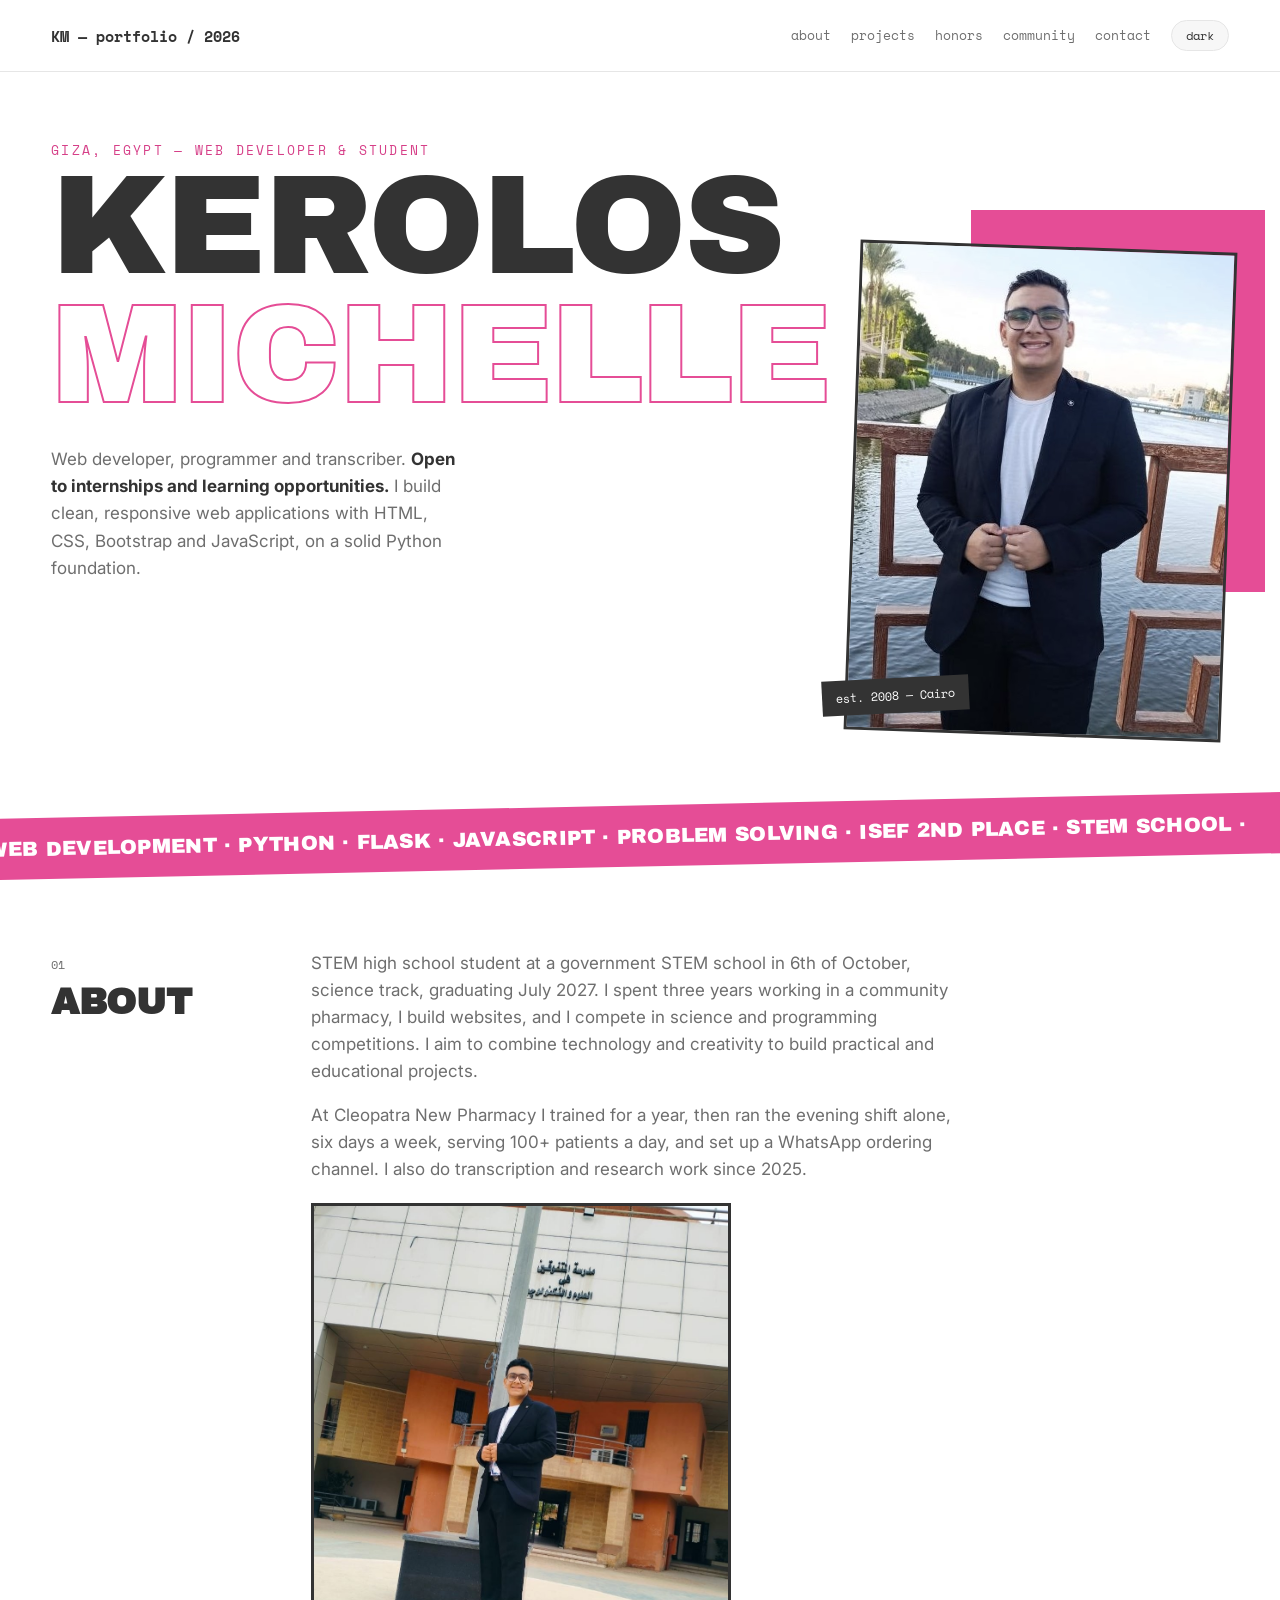
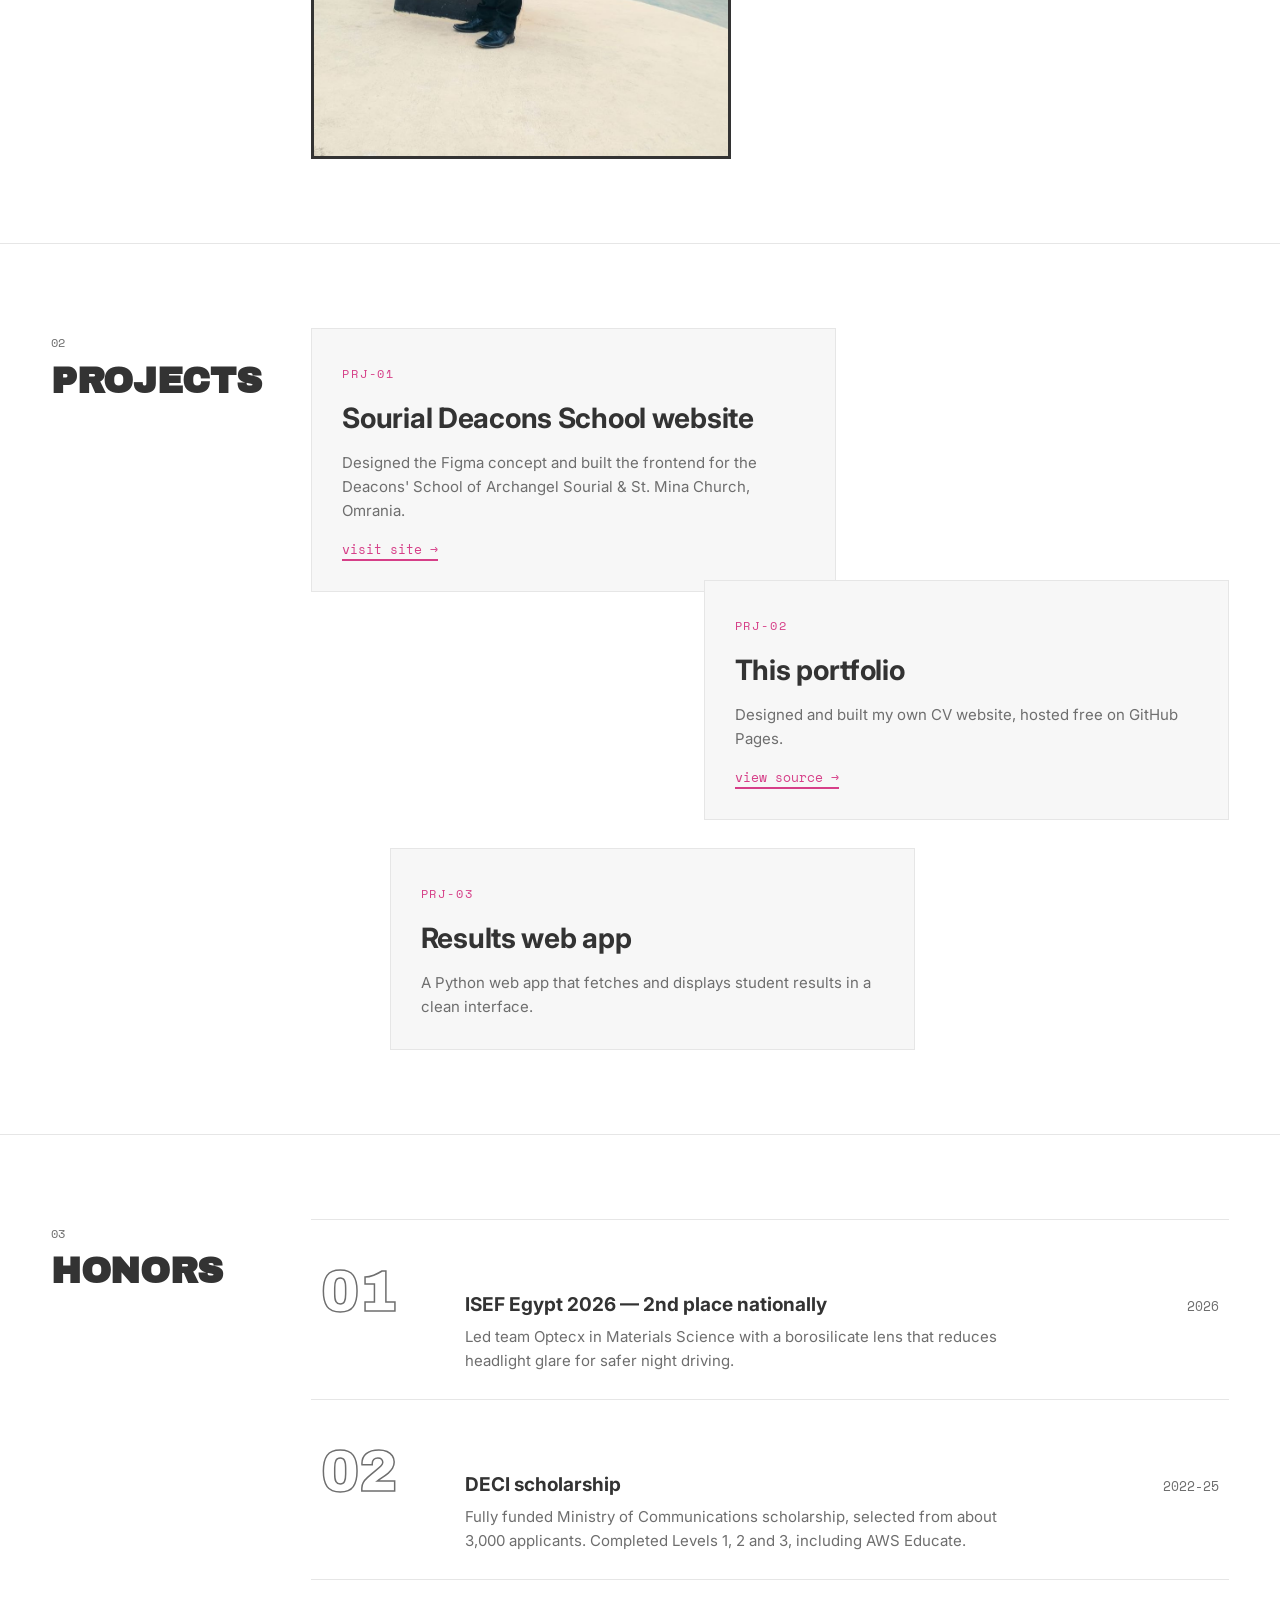
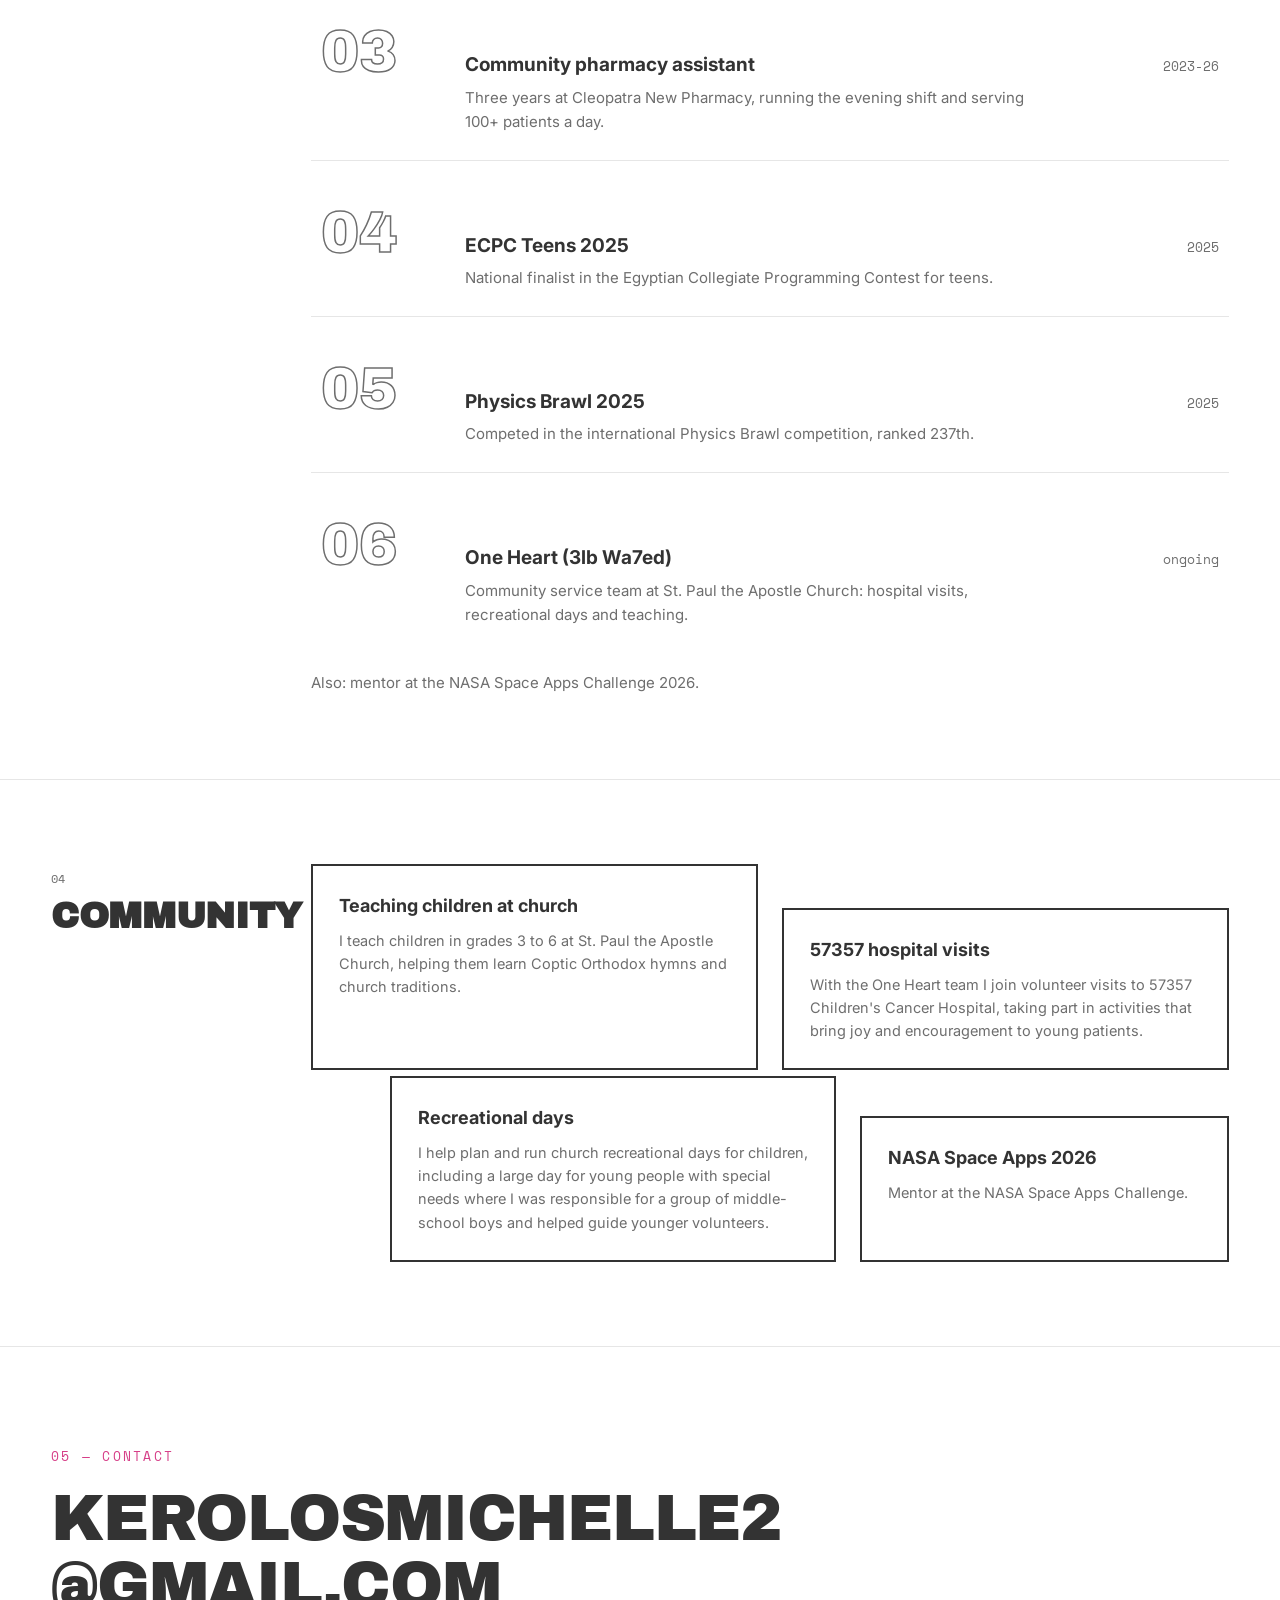
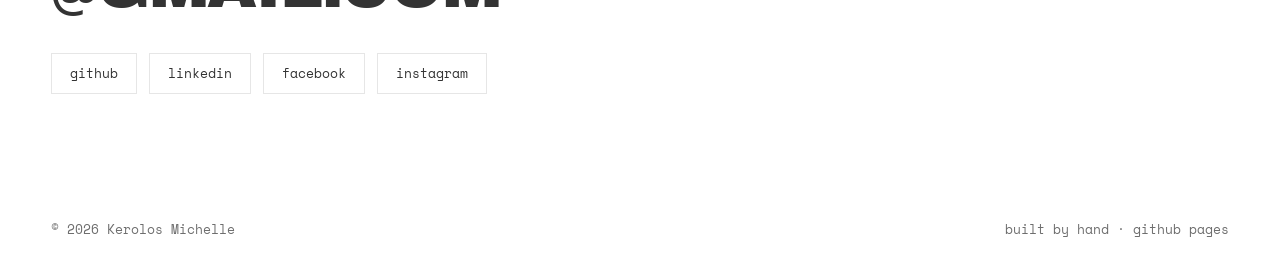
==== commit 41cd5d01: "Design C: update contact email" ====
--- a/index.html
+++ b/index.html
@@ -1,189 +1,176 @@
 <!DOCTYPE html>
-<html lang="en" data-theme="dark">
+<html lang="en" data-theme="light">
 <head>
 <meta charset="UTF-8">
 <meta name="viewport" content="width=device-width, initial-scale=1.0">
 <title>Kerolos Michelle | Portfolio</title>
 <link rel="preconnect" href="https://fonts.googleapis.com">
-<link href="https://fonts.googleapis.com/css2?family=Bricolage+Grotesque:opsz,wght@12..96,400..800&family=Inter:wght@400;500;600&family=Space+Mono:wght@400;700&display=swap" rel="stylesheet">
+<link href="https://fonts.googleapis.com/css2?family=Archivo+Black&family=Inter:wght@400;500;600;700&family=Space+Mono:wght@400;700&display=swap" rel="stylesheet">
 <style>
-:root{--bg:#ffffff;--ink:#333333;--mut:#5f5f5f;--acc:#d63f88;--acc-hi:#e54d96;--line:#e6e6e6;--card:#f7f7f7}
-[data-theme="dark"]{--bg:#171719;--ink:#ededed;--mut:#aeaeae;--acc:#ff6fae;--acc-hi:#ff5fa2;--line:#2e2e32;--card:#202023}
+:root{--bg:#ffffff;--ink:#333333;--mut:#6e6e6e;--acc:#d63f88;--acc-hi:#e54d96;--line:#e6e6e6;--card:#f7f7f7}
+[data-theme="dark"]{--bg:#19191b;--ink:#ededed;--mut:#aeaeae;--acc:#ff6fae;--acc-hi:#ff5fa2;--line:#303034;--card:#222225}
 *{margin:0;padding:0;box-sizing:border-box}
 html{scroll-behavior:smooth}
 body{background:var(--bg);color:var(--ink);font-family:Inter,system-ui,sans-serif;font-size:16.5px;line-height:1.6;transition:background .45s,color .45s;overflow-x:hidden}
-.big{font-family:"Bricolage Grotesque",Inter,sans-serif;font-weight:800;letter-spacing:-.02em}
+.disp{font-family:"Archivo Black",Arial,sans-serif;font-weight:400;letter-spacing:-.02em;text-transform:uppercase}
 .mono{font-family:"Space Mono",monospace}
 a{color:var(--acc);text-decoration:none}
-/* custom cursor */
-.cursor{position:fixed;top:0;left:0;width:14px;height:14px;border-radius:50%;background:var(--acc-hi);pointer-events:none;z-index:99;transform:translate(-50%,-50%);transition:width .25s,height .25s,opacity .3s;mix-blend-mode:normal}
-.cursor.grow{width:52px;height:52px;opacity:.45}
-@media(hover:none){.cursor{display:none}}
-/* nav */
-nav{position:sticky;top:0;z-index:20;display:flex;justify-content:space-between;align-items:center;padding:16px 5vw;background:color-mix(in srgb,var(--bg) 88%,transparent);backdrop-filter:blur(10px);border-bottom:1px dashed var(--line)}
-nav .brand{font-family:"Space Mono",monospace;font-weight:700;font-size:14px;color:var(--ink)}
-nav .brand i{color:var(--acc-hi);font-style:normal}
-nav .links{display:flex;gap:18px;align-items:center}
-nav .links a{font-family:"Space Mono",monospace;font-size:12.5px;color:var(--mut);padding:4px 10px;border-radius:99px;transition:.25s}
-nav .links a:hover{color:#fff;background:var(--acc-hi)}
-#th{border:1px dashed var(--mut);background:transparent;color:var(--ink);border-radius:99px;padding:6px 14px;font-family:"Space Mono",monospace;font-size:12px;cursor:pointer;transition:transform .25s}
-#th:hover{transform:rotate(-4deg) scale(1.06)}
-/* hero */
-.hero{position:relative;padding:80px 5vw 60px;min-height:78vh;display:flex;flex-direction:column;justify-content:center}
-.blob{position:absolute;border-radius:50%;filter:blur(70px);opacity:.5;pointer-events:none;z-index:0}
-.b1{width:340px;height:340px;background:var(--acc-hi);top:-60px;right:8%;animation:float 9s ease-in-out infinite}
-.b2{width:260px;height:260px;background:#aeaeae;bottom:-40px;left:4%;animation:float 11s ease-in-out infinite reverse}
-@keyframes float{50%{transform:translateY(-34px)}}
-.hero .kick{font-family:"Space Mono",monospace;font-size:13px;color:var(--acc);letter-spacing:.14em;position:relative;z-index:2}
-.hero h1{font-size:clamp(44px,9vw,110px);line-height:1.0;margin:18px 0 8px;position:relative;z-index:2;max-width:14ch}
-.hero h1 .wavy{position:relative;white-space:nowrap}
-.hero h1 .wavy svg{position:absolute;left:0;bottom:-.18em;width:100%;height:.32em}
-.hero h1 .wavy path{stroke:var(--acc-hi);stroke-width:6;fill:none;stroke-linecap:round;stroke-dasharray:600;stroke-dashoffset:600;animation:draw 1.6s .5s ease forwards}
-@keyframes draw{to{stroke-dashoffset:0}}
-.hero .sub{max-width:480px;color:var(--mut);font-size:17px;position:relative;z-index:2}
+.kick{font-family:"Space Mono",monospace;font-size:12.5px;letter-spacing:.18em;text-transform:uppercase;color:var(--acc)}
+nav{display:flex;justify-content:space-between;align-items:center;padding:20px 4vw;border-bottom:1px solid var(--line)}
+nav .brand{font-family:"Space Mono",monospace;font-weight:700;font-size:15px;color:var(--ink)}
+nav .links{display:flex;gap:20px;align-items:center}
+nav .links a{font-family:"Space Mono",monospace;font-size:13px;color:var(--mut);transition:color .25s}
+nav .links a:hover{color:var(--acc)}
+#th{border:1px solid var(--line);background:var(--card);color:var(--ink);border-radius:99px;padding:6px 14px;font-family:"Space Mono",monospace;font-size:12px;cursor:pointer;transition:transform .2s}
+#th:hover{transform:scale(1.07)}
+/* HERO: asymmetric 12-col grid */
+.hero{display:grid;grid-template-columns:repeat(12,1fr);gap:0 24px;padding:64px 4vw 0;align-items:start}
+.hero .hl{grid-column:1/9;position:relative;z-index:2}
+.hero h1{font-size:clamp(52px,11vw,140px);line-height:.92;display:block}
+.hero h1 .l2{color:transparent;-webkit-text-stroke:2px var(--acc-hi);text-stroke:2px var(--acc-hi)}
+.hero .sub{margin-top:26px;max-width:420px;color:var(--mut);font-size:17px}
 .hero .sub b{color:var(--ink)}
-.sticker{position:absolute;right:6vw;top:16%;width:min(300px,34vw);z-index:1;transform:rotate(5deg);transition:transform .5s cubic-bezier(.2,.6,.2,1)}
-.sticker:hover{transform:rotate(0) scale(1.03)}
-.sticker .frame{background:var(--card);border:1px solid var(--line);padding:12px 12px 40px;box-shadow:0 18px 40px rgba(0,0,0,.14)}
-.sticker img{width:100%;display:block}
-.sticker .cap{font-family:"Space Mono",monospace;font-size:11.5px;color:var(--mut);text-align:center;margin-top:12px}
-.sticker .tape{position:absolute;top:-12px;left:50%;transform:translateX(-50%) rotate(-4deg);width:96px;height:26px;background:color-mix(in srgb,var(--acc-hi) 55%,transparent)}
-.pills{display:flex;gap:10px;flex-wrap:wrap;margin-top:26px;position:relative;z-index:2}
-.pill{font-family:"Space Mono",monospace;font-size:12.5px;border:1.5px solid var(--ink);border-radius:99px;padding:7px 16px;background:var(--bg);transform:rotate(var(--r,0deg));animation:bob 4s ease-in-out infinite;animation-delay:var(--d,0s);cursor:default;transition:.25s}
-.pill:hover{background:var(--acc-hi);border-color:var(--acc-hi);color:#fff}
-@keyframes bob{50%{transform:rotate(var(--r,0deg)) translateY(-6px)}}
-/* sections */
-section{padding:76px 5vw;border-top:1px dashed var(--line)}
-.shead{display:flex;align-items:baseline;gap:16px;margin-bottom:34px;flex-wrap:wrap}
-.shead .num{font-family:"Space Mono",monospace;font-size:13px;color:var(--acc)}
-.shead h2{font-family:"Bricolage Grotesque",sans-serif;font-weight:800;font-size:clamp(30px,5vw,52px);letter-spacing:-.02em}
-/* about */
-.about{display:grid;grid-template-columns:1.2fr .8fr;gap:44px;align-items:center}
-.about p{color:var(--mut);margin-bottom:16px;font-size:16.5px}
-.about p b{color:var(--ink)}
-.about img{width:100%;max-width:360px;border-radius:22px;transform:rotate(-2deg);border:1px solid var(--line);box-shadow:10px 12px 0 var(--acc-hi);justify-self:center}
-/* horizontal project rail */
-.rail-wrap{position:relative}
-.hint{font-family:"Space Mono",monospace;font-size:12px;color:var(--mut);margin-bottom:14px}
-.rail{display:flex;gap:22px;overflow-x:auto;scroll-snap-type:x mandatory;padding:10px 4px 26px;scrollbar-width:thin;scrollbar-color:var(--acc-hi) transparent}
-.rcard{flex:0 0 min(330px,82vw);scroll-snap-align:start;background:var(--card);border:1px solid var(--line);border-radius:24px;padding:28px;transform:rotate(var(--tilt,0deg));transition:transform .4s cubic-bezier(.2,.6,.2,1),box-shadow .4s;position:relative}
-.rcard:hover{transform:rotate(0) translateY(-8px);box-shadow:0 20px 44px rgba(229,77,150,.22)}
-.rcard .tag{position:absolute;top:-12px;right:20px;background:var(--acc-hi);color:#fff;font-family:"Space Mono",monospace;font-size:11px;padding:5px 12px;border-radius:99px;transform:rotate(3deg)}
-.rcard h3{font-family:"Bricolage Grotesque",sans-serif;font-weight:800;font-size:22px;margin:8px 0 10px;letter-spacing:-.01em}
-.rcard p{color:var(--mut);font-size:14.5px}
-.rcard a{display:inline-block;margin-top:16px;font-family:"Space Mono",monospace;font-size:13px;border-bottom:2px solid var(--acc-hi)}
-/* honors: sticker wall */
-.wall{display:grid;grid-template-columns:repeat(auto-fill,minmax(250px,1fr));gap:22px}
-.note{background:var(--card);border:1px solid var(--line);border-radius:4px 22px 4px 22px;padding:22px;transform:rotate(var(--tilt,0deg));transition:.35s;position:relative}
-.note::before{content:"";position:absolute;top:-9px;left:24px;width:54px;height:16px;background:color-mix(in srgb,var(--acc-hi) 45%,transparent);transform:rotate(-3deg)}
-.note:hover{transform:rotate(0) scale(1.03);border-color:var(--acc-hi)}
-.note h3{font-size:16.5px;font-weight:700;margin-bottom:6px}
-.note p{color:var(--mut);font-size:14px}
-.note .yr{font-family:"Space Mono",monospace;font-size:11px;color:var(--acc);letter-spacing:.1em}
-/* community: bubbles */
-.bubbles{display:flex;flex-wrap:wrap;gap:20px}
-.bub{border:2px solid var(--ink);border-radius:99px 99px 99px 18px;padding:22px 28px;max-width:340px;background:var(--bg);transition:.35s}
-.bub:nth-child(even){border-radius:99px 99px 18px 99px}
-.bub:hover{background:var(--ink);color:var(--bg);transform:translateY(-6px)}
-.bub:hover p{color:var(--mut)}
-.bub h3{font-size:16px;font-weight:700;margin-bottom:6px}
-.bub p{color:var(--mut);font-size:14px}
+.hero .hr{grid-column:9/13;grid-row:1;margin-top:110px;position:relative;z-index:1}
+.hero .hr::before{content:"";position:absolute;inset:-18px -18px auto auto;width:78%;height:78%;background:var(--acc-hi);z-index:-1;transform:translate(18px,-18px)}
+.hero .hr img{width:100%;display:block;filter:grayscale(.15);transform:rotate(2deg);border:3px solid var(--ink);transition:transform .5s cubic-bezier(.2,.6,.2,1)}
+.hero .hr:hover img{transform:rotate(0)}
+.hero .tag{position:absolute;left:-30px;bottom:22px;background:var(--ink);color:var(--bg);font-family:"Space Mono",monospace;font-size:12px;padding:8px 14px;transform:rotate(-3deg)}
+/* marquee band */
+.band{margin-top:70px;background:var(--acc-hi);color:#fff;overflow:hidden;padding:14px 0;transform:rotate(-1.2deg) scale(1.02)}
+.band .track{display:flex;gap:44px;white-space:nowrap;animation:mq 22s linear infinite;font-family:"Archivo Black",sans-serif;font-size:20px;text-transform:uppercase}
+.band .track span{display:flex;gap:44px}
+@keyframes mq{to{transform:translateX(-50%)}}
+/* sections: label column + wide content */
+section{display:grid;grid-template-columns:minmax(140px,220px) 1fr;gap:40px;padding:84px 4vw;border-bottom:1px solid var(--line)}
+section .lab{position:sticky;top:90px;align-self:start}
+section .lab .num{font-family:"Space Mono",monospace;font-size:12px;color:var(--mut)}
+section .lab h2{font-family:"Archivo Black",sans-serif;font-size:clamp(24px,3vw,36px);text-transform:uppercase;line-height:1.05;margin-top:8px;letter-spacing:-.01em}
+.about-c{max-width:640px}
+.about-c p{color:var(--mut);margin-bottom:16px;font-size:17px}
+.about-c p b{color:var(--ink)}
+.about-c img{width:min(420px,100%);margin-top:20px;border:3px solid var(--ink);transform:rotate(-1.5deg);display:block}
+/* projects: offset asymmetric cards */
+.proj{display:grid;grid-template-columns:repeat(12,1fr);gap:28px 24px}
+.pcard{background:var(--card);border:1px solid var(--line);padding:30px;position:relative;transition:transform .35s,box-shadow .35s}
+.pcard:hover{transform:translate(-4px,-6px);box-shadow:8px 10px 0 var(--acc-hi)}
+.pcard .idx{font-family:"Space Mono",monospace;font-size:12px;color:var(--acc);letter-spacing:.15em}
+.pcard h3{font-size:clamp(20px,2.4vw,28px);font-weight:700;margin:10px 0 10px;letter-spacing:-.01em}
+.pcard p{color:var(--mut);font-size:15px}
+.pcard a.v{display:inline-block;margin-top:16px;font-family:"Space Mono",monospace;font-size:13px;border-bottom:2px solid var(--acc)}
+.p1{grid-column:1/8}.p2{grid-column:6/13;margin-top:-40px}.p3{grid-column:2/9}
+/* honors: big-number table */
+.hrow{display:grid;grid-template-columns:120px 1fr auto;gap:24px;align-items:baseline;padding:26px 10px;border-top:1px solid var(--line);transition:background .3s,color .3s}
+.hrow:last-child{border-bottom:1px solid var(--line)}
+.hrow .big{font-family:"Archivo Black",sans-serif;font-size:clamp(34px,4.5vw,58px);color:transparent;-webkit-text-stroke:1.5px var(--mut);transition:.3s}
+.hrow h3{font-size:19px;font-weight:700}
+.hrow p{color:var(--mut);font-size:15px;margin-top:5px;max-width:560px}
+.hrow:hover{background:var(--acc-hi);color:#fff}
+.hrow:hover .big{-webkit-text-stroke:1.5px #fff}
+.hrow:hover p{color:#ffe3f0}
+.hrow .yr{font-family:"Space Mono",monospace;font-size:13px;color:var(--mut)}
+.hrow:hover .yr{color:#fff}
+/* community: staggered blocks */
+.comm{display:grid;grid-template-columns:repeat(12,1fr);gap:26px 24px}
+.cblock{border:2px solid var(--ink);padding:26px;background:var(--bg);transition:transform .35s,background .35s,color .35s}
+.cblock h3{font-size:18px;font-weight:700;margin-bottom:8px}
+.cblock p{color:var(--mut);font-size:14.5px}
+.cblock:hover{background:var(--ink);color:var(--bg);transform:rotate(-1deg)}
+.cblock:hover p{color:var(--mut)}
+.c1{grid-column:1/7}.c2{grid-column:7/13;margin-top:44px}.c3{grid-column:2/8;margin-top:-20px}.c4{grid-column:8/13;margin-top:20px}
 /* contact */
-.contact{text-align:center;padding:90px 5vw}
-.contact h2{font-family:"Bricolage Grotesque",sans-serif;font-weight:800;font-size:clamp(36px,7vw,76px);letter-spacing:-.02em}
-.contact h2 span{color:var(--acc-hi)}
-.contact .mail{display:inline-block;margin:26px 0 30px;font-family:"Space Mono",monospace;font-size:clamp(15px,2.6vw,22px);color:var(--ink);border-bottom:3px solid var(--acc-hi);transition:.3s;word-break:break-all}
-.contact .mail:hover{background:var(--acc-hi);color:#fff}
-.socials{display:flex;gap:12px;justify-content:center;flex-wrap:wrap}
-.socials a{font-family:"Space Mono",monospace;font-size:13px;border:1.5px solid var(--ink);border-radius:99px;padding:9px 20px;color:var(--ink);transition:.25s}
-.socials a:hover{background:var(--acc-hi);border-color:var(--acc-hi);color:#fff;transform:translateY(-4px) rotate(-2deg)}
-footer{padding:24px 5vw;font-family:"Space Mono",monospace;font-size:12px;color:var(--mut);text-align:center;border-top:1px dashed var(--line)}
-.rv{opacity:0;transform:translateY(26px);transition:opacity .7s ease,transform .7s cubic-bezier(.2,.6,.2,1)}
+.contact{display:block;text-align:left;padding:100px 4vw;border-bottom:none}
+.contact .kick{display:block;margin-bottom:18px}
+.contact a.mail{font-family:"Archivo Black",sans-serif;font-size:clamp(24px,5.4vw,64px);text-transform:uppercase;color:var(--ink);line-height:1.05;letter-spacing:-.02em;position:relative;display:inline-block;word-break:break-all}
+.contact a.mail::after{content:"";position:absolute;left:0;bottom:-6px;height:8px;width:100%;background:var(--acc-hi);transform:scaleX(0);transform-origin:left;transition:transform .4s cubic-bezier(.2,.6,.2,1)}
+.contact a.mail:hover::after{transform:scaleX(1)}
+.socials{display:flex;gap:12px;flex-wrap:wrap;margin-top:34px}
+.socials a{font-family:"Space Mono",monospace;font-size:13px;border:1px solid var(--line);padding:9px 18px;color:var(--ink);transition:.25s}
+.socials a:hover{background:var(--acc-hi);border-color:var(--acc-hi);color:#fff;transform:translateY(-3px)}
+footer{padding:26px 4vw;font-family:"Space Mono",monospace;font-size:12.5px;color:var(--mut);display:flex;justify-content:space-between;flex-wrap:wrap;gap:10px}
+.rv{opacity:0;transform:translateY(28px);transition:opacity .7s ease,transform .7s cubic-bezier(.2,.6,.2,1)}
 .rv.on{opacity:1;transform:none}
-@media(max-width:760px){
+@media(max-width:820px){
+ .hero{grid-template-columns:1fr;gap:34px;padding-top:44px}
+ .hero .hl,.hero .hr{grid-column:1/-1;grid-row:auto}
+ .hero .hr{margin-top:0;max-width:340px}
+ section{grid-template-columns:1fr;gap:20px;padding:56px 5vw}
+ section .lab{position:static}
+ .p1,.p2,.p3,.c1,.c2,.c3,.c4{grid-column:1/-1;margin-top:0}
  nav .links a{display:none}
- .sticker{position:relative;right:auto;top:auto;width:min(280px,80vw);margin:34px auto 0}
- .hero{min-height:0;padding-top:56px}
- .about{grid-template-columns:1fr}
- .about img{justify-self:start}
+ .hrow{grid-template-columns:64px 1fr}.hrow .yr{display:none}
 }
-@media(prefers-reduced-motion:reduce){*{animation:none!important;transition:none!important}.rv{opacity:1;transform:none}.hero h1 .wavy path{stroke-dashoffset:0}}
+@media(prefers-reduced-motion:reduce){*{animation:none!important;transition:none!important}.rv{opacity:1;transform:none}}
 </style>
 </head>
 <body>
-<div class="cursor" id="cur" aria-hidden="true"></div>
 <nav>
-<span class="brand">kerolos<i>.</i>michelle<i>()</i></span>
+<span class="brand">KM &mdash; portfolio / 2026</span>
 <div class="links">
 <a href="#about">about</a><a href="#projects">projects</a><a href="#honors">honors</a><a href="#community">community</a><a href="#contact">contact</a>
-<button id="th" aria-label="Toggle theme">light</button>
+<button id="th" aria-label="Toggle theme">dark</button>
 </div>
 </nav>
 
 <header class="hero">
-<div class="blob b1"></div><div class="blob b2"></div>
-<span class="kick rv">// hello world &mdash; Giza, Egypt</span>
-<h1 class="big rv">Hi, I'm Kerolos.<br>I make <span class="wavy">websites<svg viewBox="0 0 300 20" preserveAspectRatio="none"><path d="M4 14 Q 40 4, 76 13 T 148 13 T 220 13 T 296 12"/></svg></span>.</h1>
-<p class="sub rv">Web developer, programmer and transcriber. STEM high school student, graduating July 2027. <b>Open to internships and learning opportunities.</b></p>
-<div class="pills rv">
-<span class="pill" style="--r:-3deg;--d:0s">Python</span>
-<span class="pill" style="--r:2deg;--d:.3s">Flask</span>
-<span class="pill" style="--r:-2deg;--d:.6s">HTML &amp; CSS</span>
-<span class="pill" style="--r:3deg;--d:.9s">JavaScript</span>
-<span class="pill" style="--r:-1deg;--d:1.2s">Bootstrap</span>
+<div class="hl">
+<span class="kick rv">Giza, Egypt &mdash; web developer &amp; student</span>
+<h1 class="disp rv">Kerolos<br><span class="l2">Michelle</span></h1>
+<p class="sub rv">Web developer, programmer and transcriber. <b>Open to internships and learning opportunities.</b> I build clean, responsive web applications with HTML, CSS, Bootstrap and JavaScript, on a solid Python foundation.</p>
 </div>
-<div class="sticker rv">
-<div class="tape"></div>
-<div class="frame"><img src="static/images/profile.jpg" alt="Kerolos Michelle"><div class="cap">me, probably thinking about code</div></div>
+<div class="hr rv">
+<img src="static/images/profile.jpg" alt="Kerolos Michelle">
+<span class="tag">est. 2008 &mdash; Cairo</span>
 </div>
 </header>
+<div class="band" aria-hidden="true"><div class="track">
+<span>Web development &middot; Python &middot; Flask &middot; JavaScript &middot; Problem solving &middot; ISEF 2nd place &middot; STEM school &middot;</span>
+<span>Web development &middot; Python &middot; Flask &middot; JavaScript &middot; Problem solving &middot; ISEF 2nd place &middot; STEM school &middot;</span>
+</div></div>
 
 <section id="about">
-<div class="shead rv"><span class="num">01</span><h2>About me</h2></div>
-<div class="about">
-<div>
-<p class="rv">I study at a government STEM school in 6th of October, science track. I spent three years working in a community pharmacy, I build websites, and I compete in science and programming competitions. I aim to combine technology and creativity to build practical and educational projects.</p>
+<div class="lab rv"><span class="num">01</span><h2>About</h2></div>
+<div class="about-c">
+<p class="rv">STEM high school student at a government STEM school in 6th of October, science track, graduating July 2027. I spent three years working in a community pharmacy, I build websites, and I compete in science and programming competitions. I aim to combine technology and creativity to build practical and educational projects.</p>
 <p class="rv">At Cleopatra New Pharmacy I trained for a year, then ran the evening shift alone, six days a week, serving 100+ patients a day, and set up a WhatsApp ordering channel. I also do transcription and research work since 2025.</p>
-</div>
 <img class="rv" src="static/images/school.jpg" alt="Kerolos in front of his school">
 </div>
 </section>
 
 <section id="projects">
-<div class="shead rv"><span class="num">02</span><h2>Things I built</h2></div>
-<p class="hint rv">scroll sideways &rarr;</p>
-<div class="rail">
-<div class="rcard rv" style="--tilt:-1.5deg"><span class="tag">live</span><h3>Sourial Deacons School website</h3><p>Designed the Figma concept and built the frontend for the Deacons' School of Archangel Sourial &amp; St. Mina Church, Omrania.</p><a href="https://sourialdeacons.com" target="_blank">visit site &rarr;</a></div>
-<div class="rcard rv" style="--tilt:1.5deg"><span class="tag">open source</span><h3>This portfolio</h3><p>Designed and built my own CV website, hosted free on GitHub Pages.</p><a href="https://github.com/kerolosmichelle/Kero_CV_website" target="_blank">view source &rarr;</a></div>
-<div class="rcard rv" style="--tilt:-1deg"><span class="tag">python</span><h3>Results web app</h3><p>A Python web app that fetches and displays student results in a clean interface.</p></div>
+<div class="lab rv"><span class="num">02</span><h2>Projects</h2></div>
+<div class="proj">
+<div class="pcard p1 rv"><span class="idx">PRJ-01</span><h3>Sourial Deacons School website</h3><p>Designed the Figma concept and built the frontend for the Deacons' School of Archangel Sourial &amp; St. Mina Church, Omrania.</p><a class="v" href="https://sourialdeacons.com" target="_blank">visit site &rarr;</a></div>
+<div class="pcard p2 rv"><span class="idx">PRJ-02</span><h3>This portfolio</h3><p>Designed and built my own CV website, hosted free on GitHub Pages.</p><a class="v" href="https://github.com/kerolosmichelle/Kero_CV_website" target="_blank">view source &rarr;</a></div>
+<div class="pcard p3 rv"><span class="idx">PRJ-03</span><h3>Results web app</h3><p>A Python web app that fetches and displays student results in a clean interface.</p></div>
 </div>
 </section>
 
 <section id="honors">
-<div class="shead rv"><span class="num">03</span><h2>Honors, pinned up</h2></div>
-<div class="wall">
-<div class="note rv" style="--tilt:-1.5deg"><span class="yr">2026</span><h3>ISEF Egypt &mdash; 2nd place nationally</h3><p>Led team Optecx in Materials Science with a borosilicate lens that reduces headlight glare for safer night driving.</p></div>
-<div class="note rv" style="--tilt:1.2deg"><span class="yr">2022-2025</span><h3>DECI scholarship</h3><p>Fully funded Ministry of Communications scholarship, selected from about 3,000 applicants. Levels 1-3 completed, including AWS Educate.</p></div>
-<div class="note rv" style="--tilt:-1deg"><span class="yr">2023-2026</span><h3>Community pharmacy assistant</h3><p>Three years at Cleopatra New Pharmacy, running the evening shift and serving 100+ patients a day.</p></div>
-<div class="note rv" style="--tilt:1.6deg"><span class="yr">2025</span><h3>ECPC Teens</h3><p>National finalist in the Egyptian Collegiate Programming Contest for teens.</p></div>
-<div class="note rv" style="--tilt:-1.3deg"><span class="yr">2025</span><h3>Physics Brawl</h3><p>Competed in the international Physics Brawl competition, ranked 237th.</p></div>
-<div class="note rv" style="--tilt:1deg"><span class="yr">ongoing</span><h3>One Heart (3lb Wa7ed)</h3><p>Community service team at St. Paul the Apostle Church: hospital visits, recreational days and teaching.</p></div>
-<div class="note rv" style="--tilt:-1.2deg"><span class="yr">2026</span><h3>NASA Space Apps mentor</h3><p>Mentor at the NASA Space Apps Challenge 2026.</p></div>
+<div class="lab rv"><span class="num">03</span><h2>Honors</h2></div>
+<div>
+<div class="hrow rv"><span class="big">01</span><div><h3>ISEF Egypt 2026 &mdash; 2nd place nationally</h3><p>Led team Optecx in Materials Science with a borosilicate lens that reduces headlight glare for safer night driving.</p></div><span class="yr">2026</span></div>
+<div class="hrow rv"><span class="big">02</span><div><h3>DECI scholarship</h3><p>Fully funded Ministry of Communications scholarship, selected from about 3,000 applicants. Completed Levels 1, 2 and 3, including AWS Educate.</p></div><span class="yr">2022-25</span></div>
+<div class="hrow rv"><span class="big">03</span><div><h3>Community pharmacy assistant</h3><p>Three years at Cleopatra New Pharmacy, running the evening shift and serving 100+ patients a day.</p></div><span class="yr">2023-26</span></div>
+<div class="hrow rv"><span class="big">04</span><div><h3>ECPC Teens 2025</h3><p>National finalist in the Egyptian Collegiate Programming Contest for teens.</p></div><span class="yr">2025</span></div>
+<div class="hrow rv"><span class="big">05</span><div><h3>Physics Brawl 2025</h3><p>Competed in the international Physics Brawl competition, ranked 237th.</p></div><span class="yr">2025</span></div>
+<div class="hrow rv"><span class="big">06</span><div><h3>One Heart (3lb Wa7ed)</h3><p>Community service team at St. Paul the Apostle Church: hospital visits, recreational days and teaching.</p></div><span class="yr">ongoing</span></div>
+<p class="rv" style="margin-top:18px;color:var(--mut);font-size:15px">Also: mentor at the NASA Space Apps Challenge 2026.</p>
 </div>
 </section>
 
 <section id="community">
-<div class="shead rv"><span class="num">04</span><h2>Community</h2></div>
-<div class="bubbles">
-<div class="bub rv"><h3>Teaching children at church</h3><p>I teach children in grades 3 to 6 at St. Paul the Apostle Church, helping them learn Coptic Orthodox hymns and church traditions.</p></div>
-<div class="bub rv"><h3>57357 hospital visits</h3><p>With the One Heart team I join volunteer visits to 57357 Children's Cancer Hospital, bringing joy and encouragement to young patients.</p></div>
-<div class="bub rv"><h3>Recreational days</h3><p>I help plan and run church recreational days, including a large day for young people with special needs where I was responsible for a group of middle-school boys.</p></div>
+<div class="lab rv"><span class="num">04</span><h2>Community</h2></div>
+<div class="comm">
+<div class="cblock c1 rv"><h3>Teaching children at church</h3><p>I teach children in grades 3 to 6 at St. Paul the Apostle Church, helping them learn Coptic Orthodox hymns and church traditions.</p></div>
+<div class="cblock c2 rv"><h3>57357 hospital visits</h3><p>With the One Heart team I join volunteer visits to 57357 Children's Cancer Hospital, taking part in activities that bring joy and encouragement to young patients.</p></div>
+<div class="cblock c3 rv"><h3>Recreational days</h3><p>I help plan and run church recreational days for children, including a large day for young people with special needs where I was responsible for a group of middle-school boys and helped guide younger volunteers.</p></div>
+<div class="cblock c4 rv"><h3>NASA Space Apps 2026</h3><p>Mentor at the NASA Space Apps Challenge.</p></div>
 </div>
 </section>
 
 <section id="contact" class="contact">
-<h2 class="rv">Let's build <span>something</span>.</h2><br>
-<a class="mail rv" href="mailto:kerolosmichelle171@gmail.com">kerolosmichelle171@gmail.com</a>
+<span class="kick rv">05 &mdash; Contact</span>
+<a class="mail rv" href="mailto:kerolosmichelle2@gmail.com">kerolosmichelle2<br>@gmail.com</a>
 <div class="socials rv">
 <a href="https://github.com/kerolosmichelle" target="_blank">github</a>
 <a href="https://www.linkedin.com/in/kerolos-gowed-71696234b/" target="_blank">linkedin</a>
@@ -192,23 +179,16 @@
 </div>
 </section>
 
-<footer>&copy; 2026 Kerolos Michelle &middot; built by hand, hosted on GitHub Pages</footer>
+<footer><span>&copy; 2026 Kerolos Michelle</span><span>built by hand &middot; github pages</span></footer>
 
 <script>
 var root=document.documentElement,btn=document.getElementById('th');
-function setT(t){root.setAttribute('data-theme',t);btn.textContent=t==='dark'?'light':'dark';try{localStorage.setItem('km-theme-d',t)}catch(e){}}
-var saved=null;try{saved=localStorage.getItem('km-theme-d')}catch(e){}
+function setT(t){root.setAttribute('data-theme',t);btn.textContent=t==='dark'?'light':'dark';try{localStorage.setItem('km-theme-c',t)}catch(e){}}
+var saved=null;try{saved=localStorage.getItem('km-theme-c')}catch(e){}
 setT(saved||(window.matchMedia&&matchMedia('(prefers-color-scheme: dark)').matches?'dark':'light'));
 btn.onclick=function(){setT(root.getAttribute('data-theme')==='dark'?'light':'dark')};
 var io=new IntersectionObserver(function(es){es.forEach(function(e){if(e.isIntersecting){e.target.classList.add('on');io.unobserve(e.target)}})},{threshold:.12});
 document.querySelectorAll('.rv').forEach(function(el,i){el.style.transitionDelay=(i%4)*0.05+'s';io.observe(el)});
-var cur=document.getElementById('cur'),cx=innerWidth/2,cy=innerHeight/2,tx=cx,ty=cy;
-addEventListener('mousemove',function(e){tx=e.clientX;ty=e.clientY});
-(function loop(){cx+=(tx-cx)*.18;cy+=(ty-cy)*.18;cur.style.transform='translate('+(cx-7)+'px,'+(cy-7)+'px)';requestAnimationFrame(loop)})();
-document.querySelectorAll('a,button,.pill,.rcard,.note,.bub').forEach(function(el){
-el.addEventListener('mouseenter',function(){cur.classList.add('grow')});
-el.addEventListener('mouseleave',function(){cur.classList.remove('grow')});
-});
 </script>
 </body>
 </html>
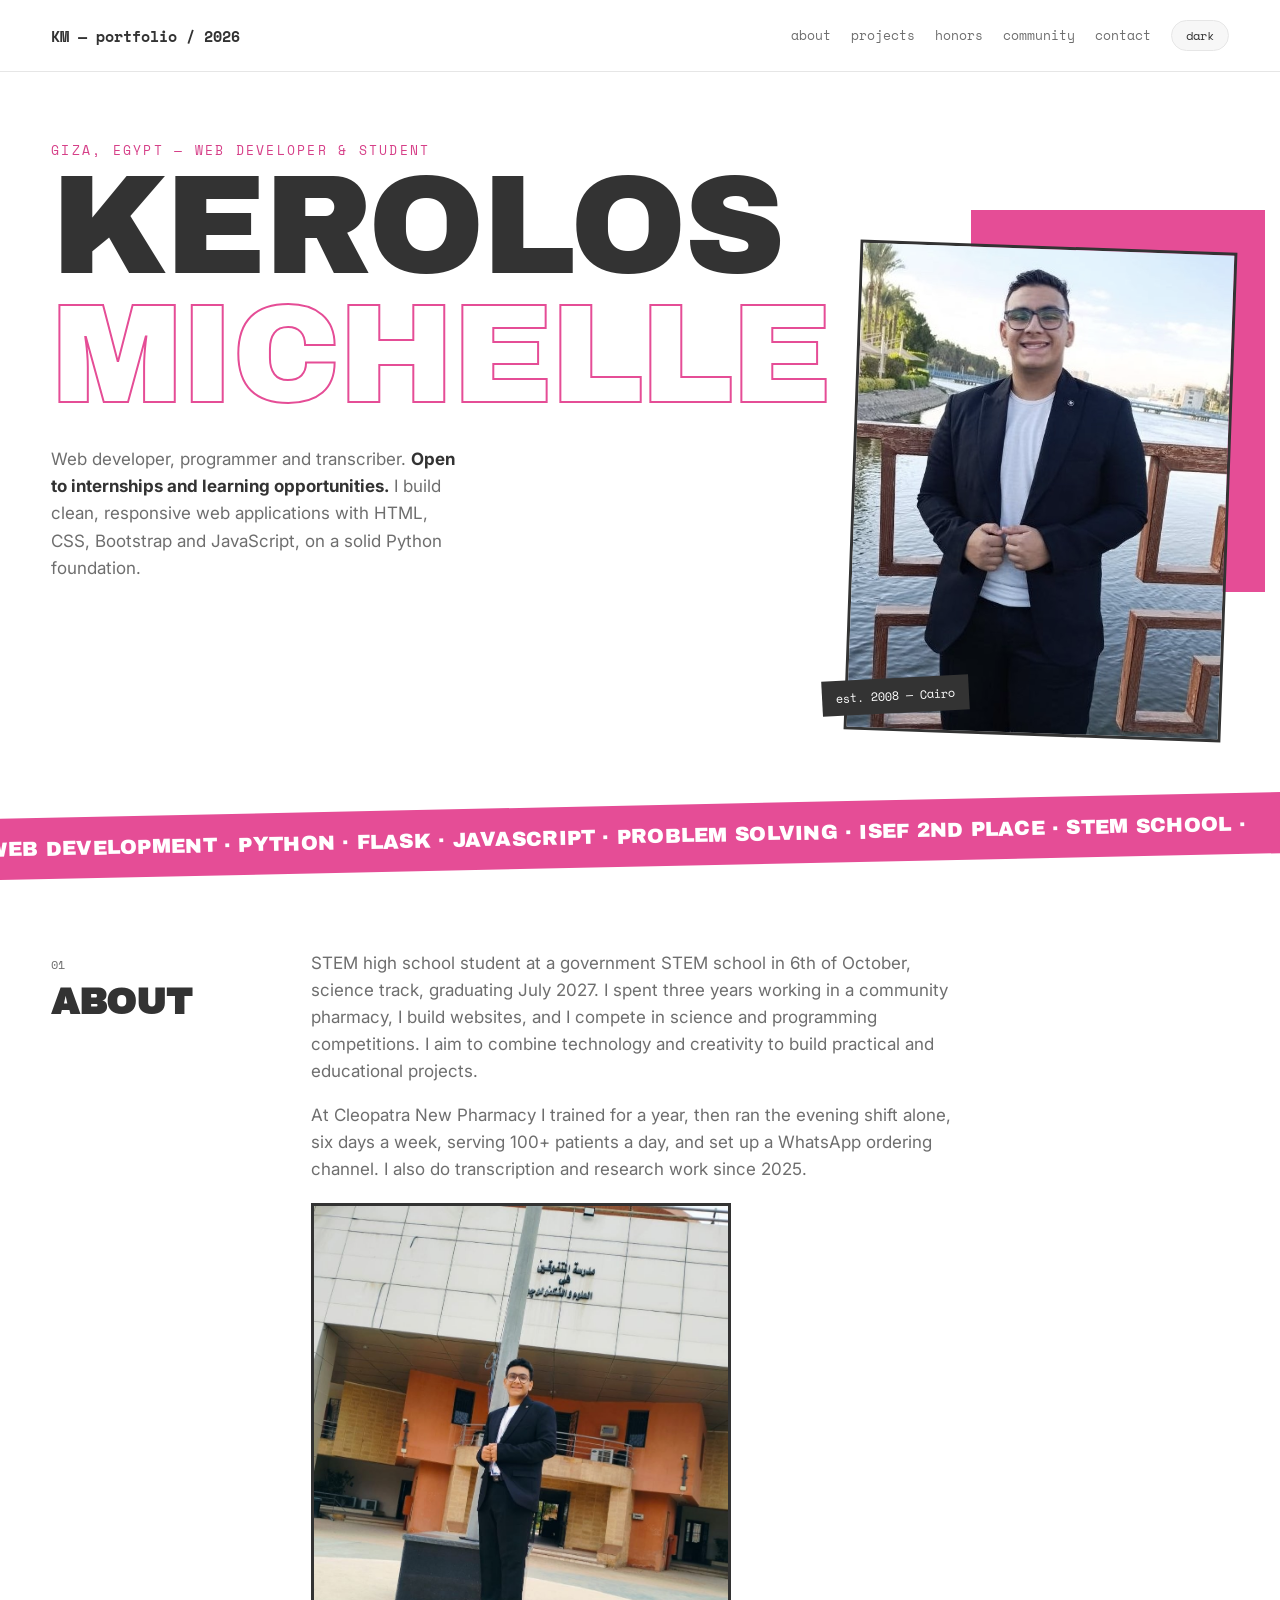
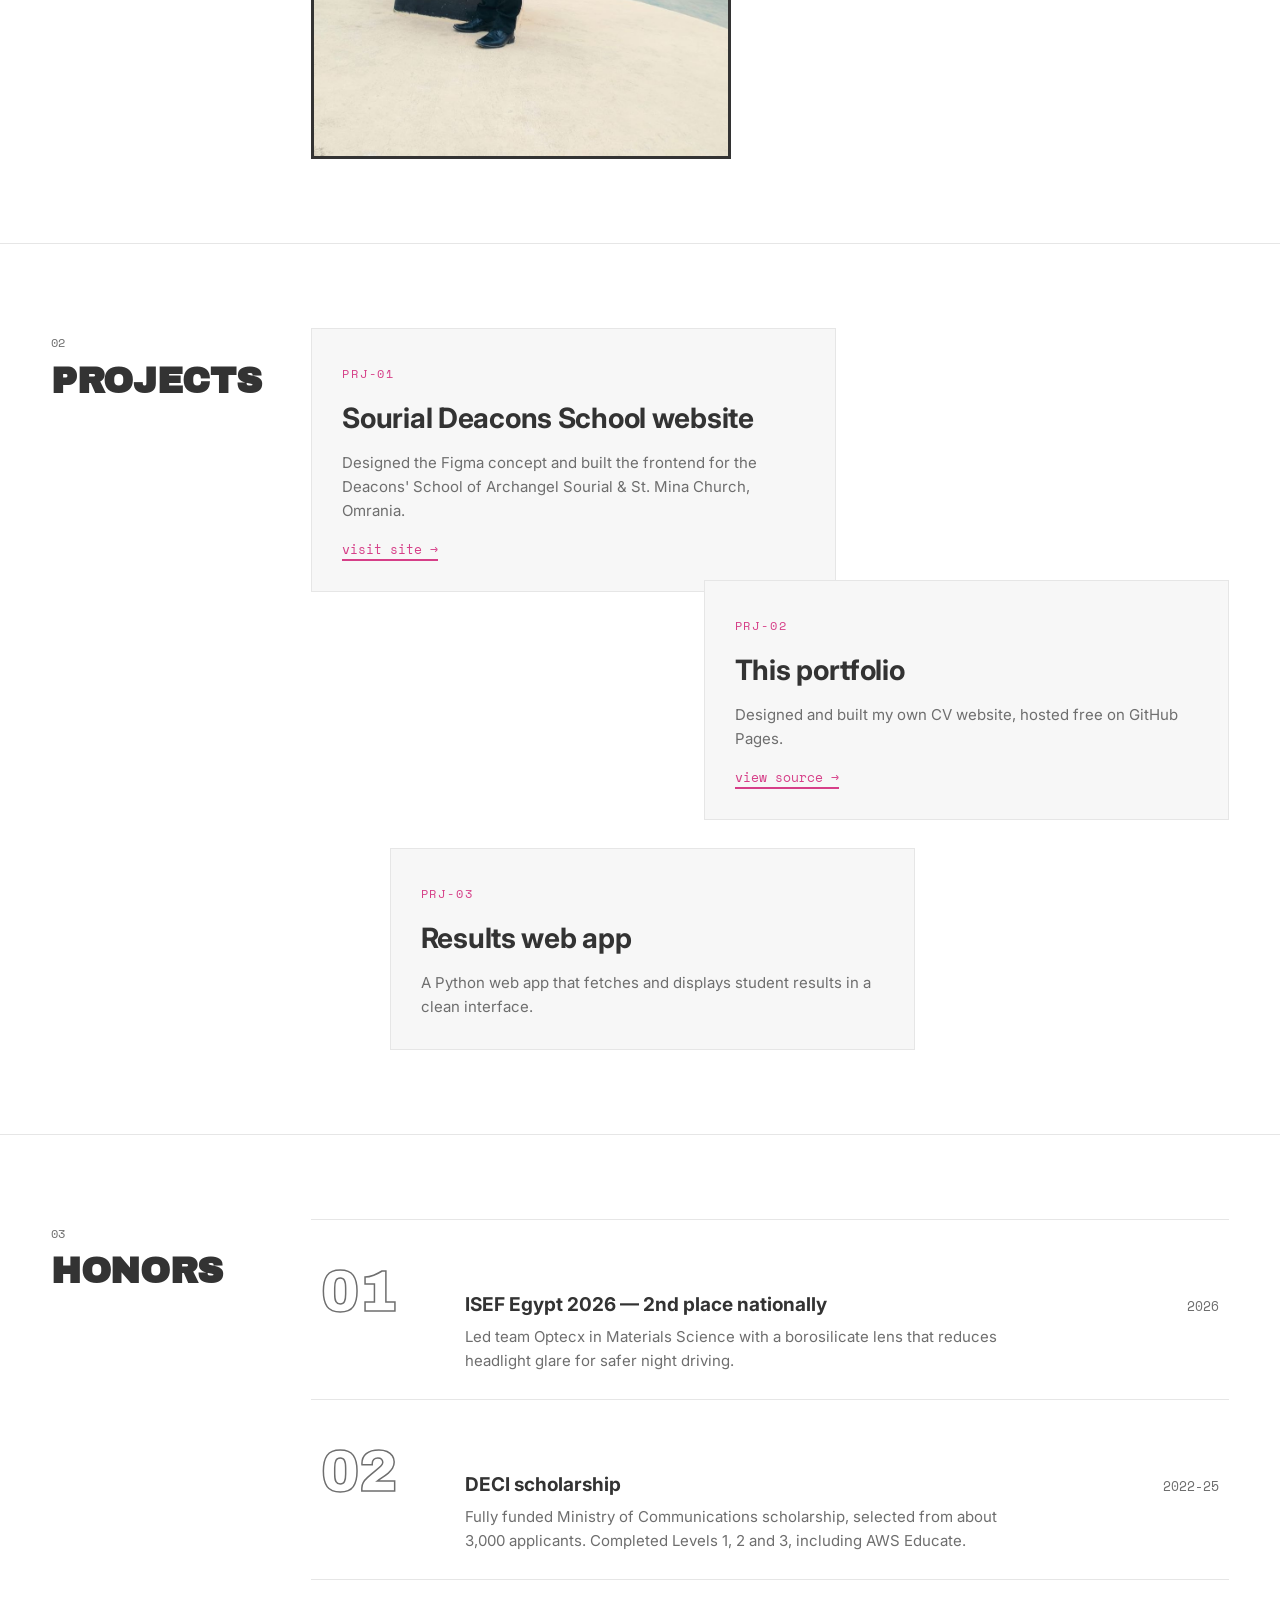
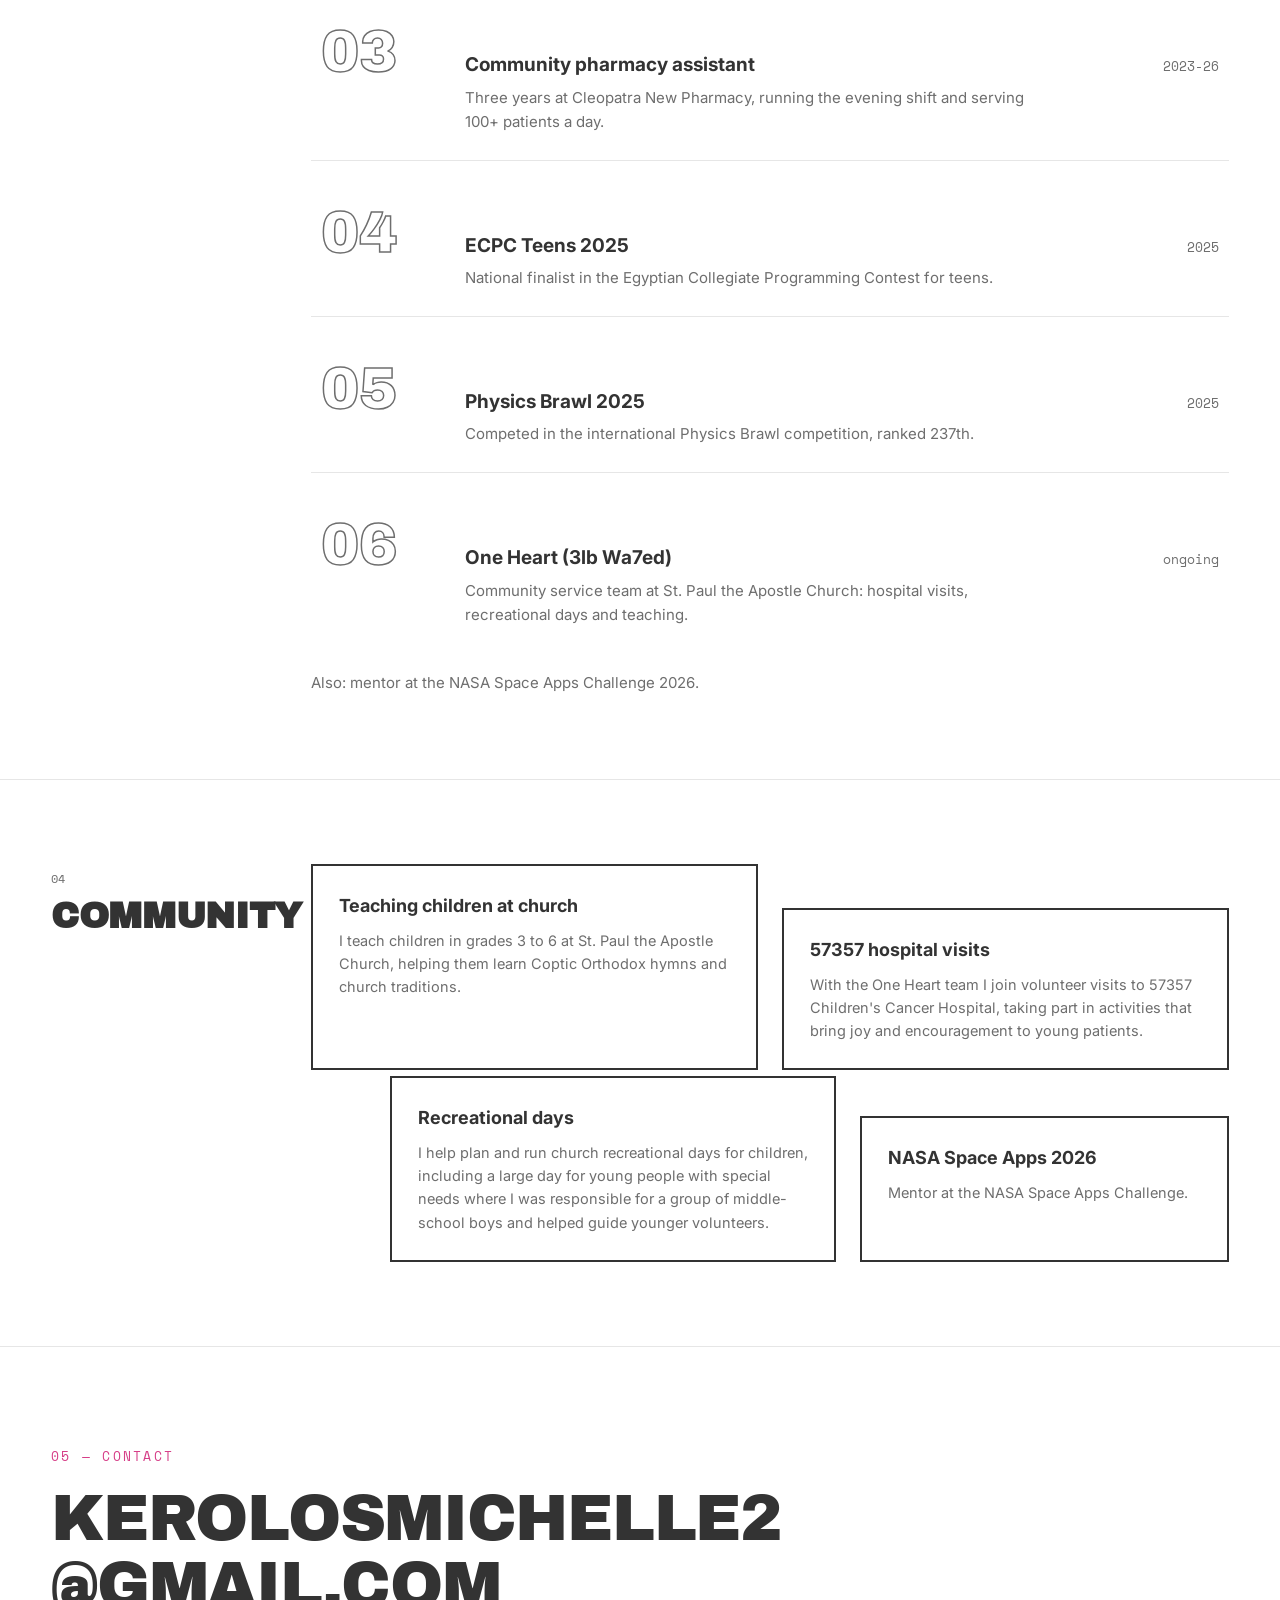
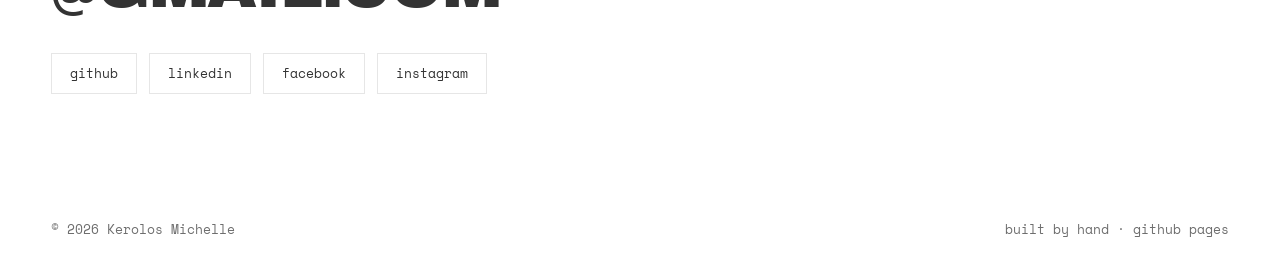
==== commit 742dbb8a: "Smooth hover transitions + sticky nav" ====
--- a/index.html
+++ b/index.html
@@ -16,7 +16,7 @@
 .mono{font-family:"Space Mono",monospace}
 a{color:var(--acc);text-decoration:none}
 .kick{font-family:"Space Mono",monospace;font-size:12.5px;letter-spacing:.18em;text-transform:uppercase;color:var(--acc)}
-nav{display:flex;justify-content:space-between;align-items:center;padding:20px 4vw;border-bottom:1px solid var(--line)}
+nav{position:sticky;top:0;z-index:50;display:flex;justify-content:space-between;align-items:center;padding:20px 4vw;border-bottom:1px solid var(--line);background:color-mix(in srgb,var(--bg) 86%,transparent);backdrop-filter:blur(10px);-webkit-backdrop-filter:blur(10px)}
 nav .brand{font-family:"Space Mono",monospace;font-weight:700;font-size:15px;color:var(--ink)}
 nav .links{display:flex;gap:20px;align-items:center}
 nav .links a{font-family:"Space Mono",monospace;font-size:13px;color:var(--mut);transition:color .25s}
@@ -41,7 +41,7 @@
 .band .track span{display:flex;gap:44px}
 @keyframes mq{to{transform:translateX(-50%)}}
 /* sections: label column + wide content */
-section{display:grid;grid-template-columns:minmax(140px,220px) 1fr;gap:40px;padding:84px 4vw;border-bottom:1px solid var(--line)}
+section{display:grid;scroll-margin-top:76px;grid-template-columns:minmax(140px,220px) 1fr;gap:40px;padding:84px 4vw;border-bottom:1px solid var(--line)}
 section .lab{position:sticky;top:90px;align-self:start}
 section .lab .num{font-family:"Space Mono",monospace;font-size:12px;color:var(--mut)}
 section .lab h2{font-family:"Archivo Black",sans-serif;font-size:clamp(24px,3vw,36px);text-transform:uppercase;line-height:1.05;margin-top:8px;letter-spacing:-.01em}
@@ -87,6 +87,9 @@
 .socials a{font-family:"Space Mono",monospace;font-size:13px;border:1px solid var(--line);padding:9px 18px;color:var(--ink);transition:.25s}
 .socials a:hover{background:var(--acc-hi);border-color:var(--acc-hi);color:#fff;transform:translateY(-3px)}
 footer{padding:26px 4vw;font-family:"Space Mono",monospace;font-size:12.5px;color:var(--mut);display:flex;justify-content:space-between;flex-wrap:wrap;gap:10px}
+/* smooth hover transitions (in and out) on every hoverable element */
+nav .links a,#th,.hero .hr img,.pcard,.pcard a.v,.hrow,.hrow .big,.hrow p,.hrow .yr,.cblock,.cblock p,.socials a,.contact a.mail{
+transition:color .35s ease,background-color .35s ease,border-color .35s ease,box-shadow .35s ease,transform .35s ease,opacity .5s ease,-webkit-text-stroke-color .35s ease}
 .rv{opacity:0;transform:translateY(28px);transition:opacity .7s ease,transform .7s cubic-bezier(.2,.6,.2,1)}
 .rv.on{opacity:1;transform:none}
 @media(max-width:820px){
